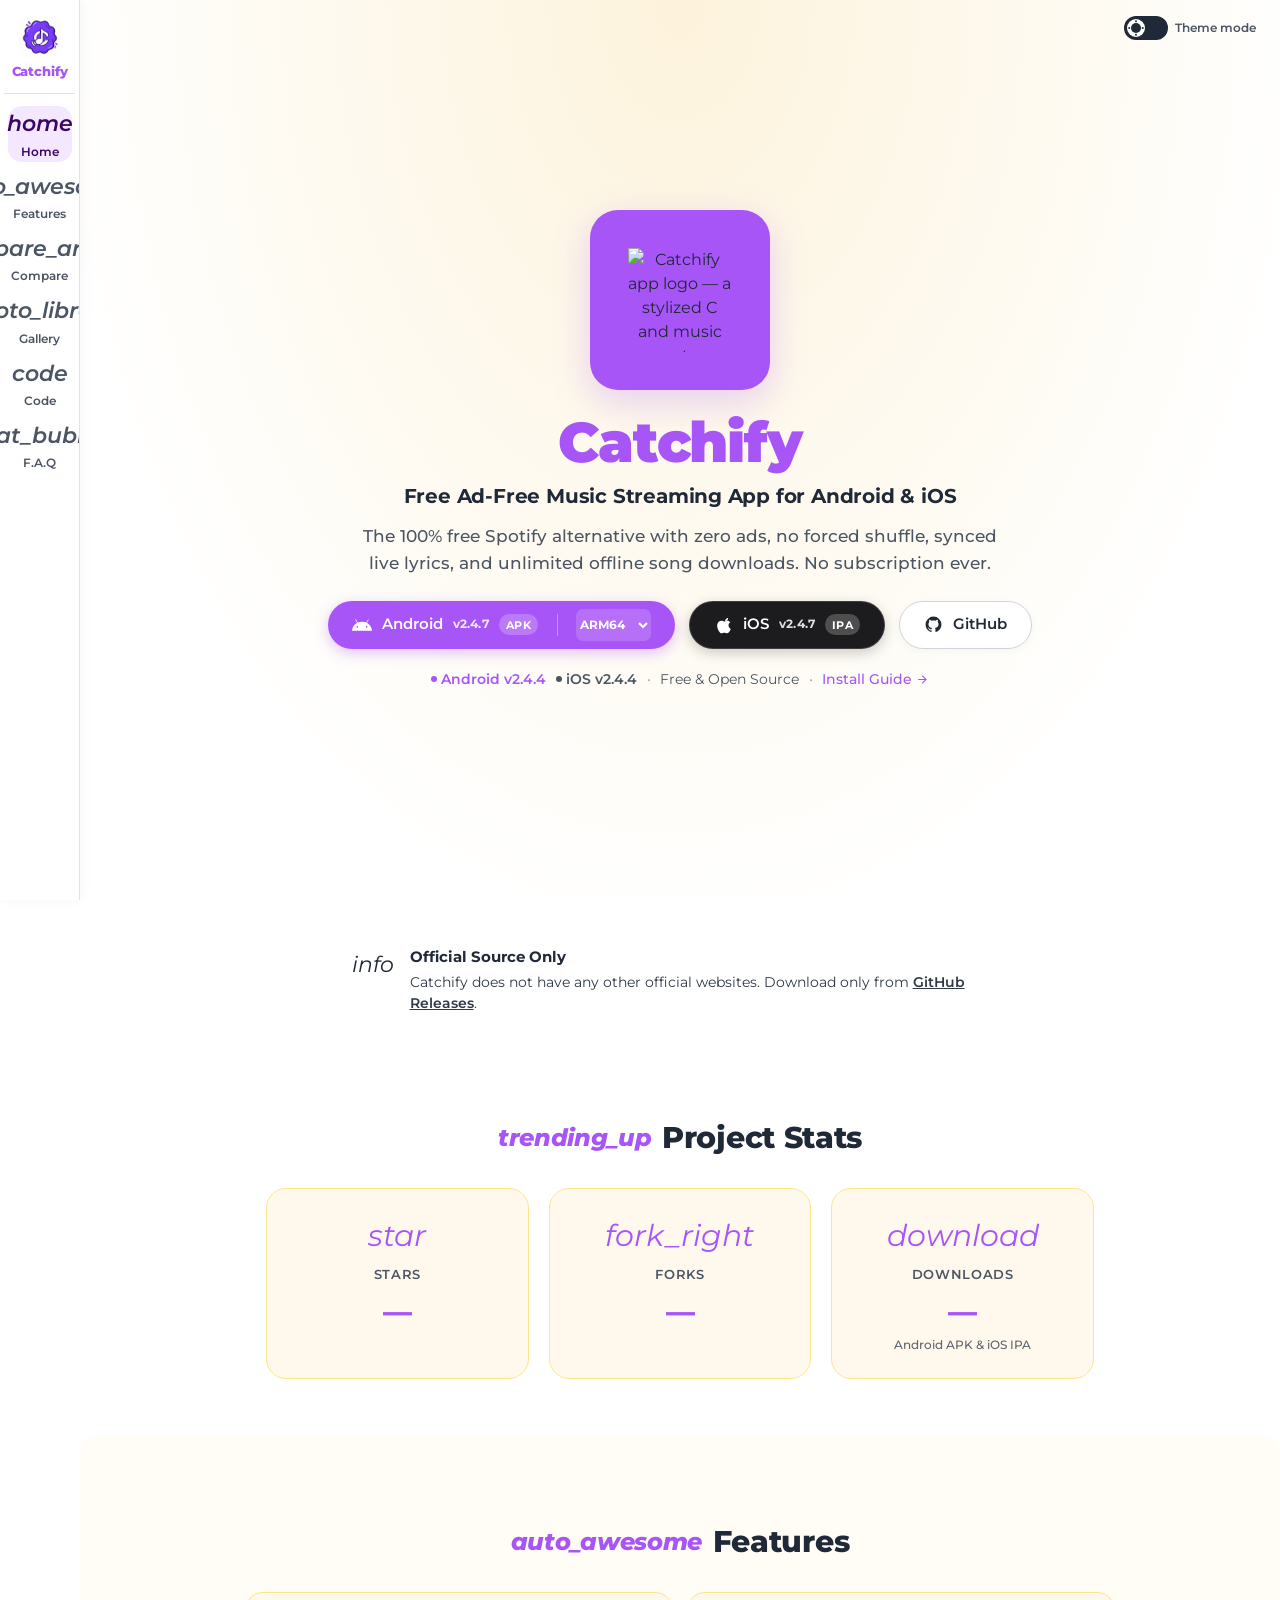
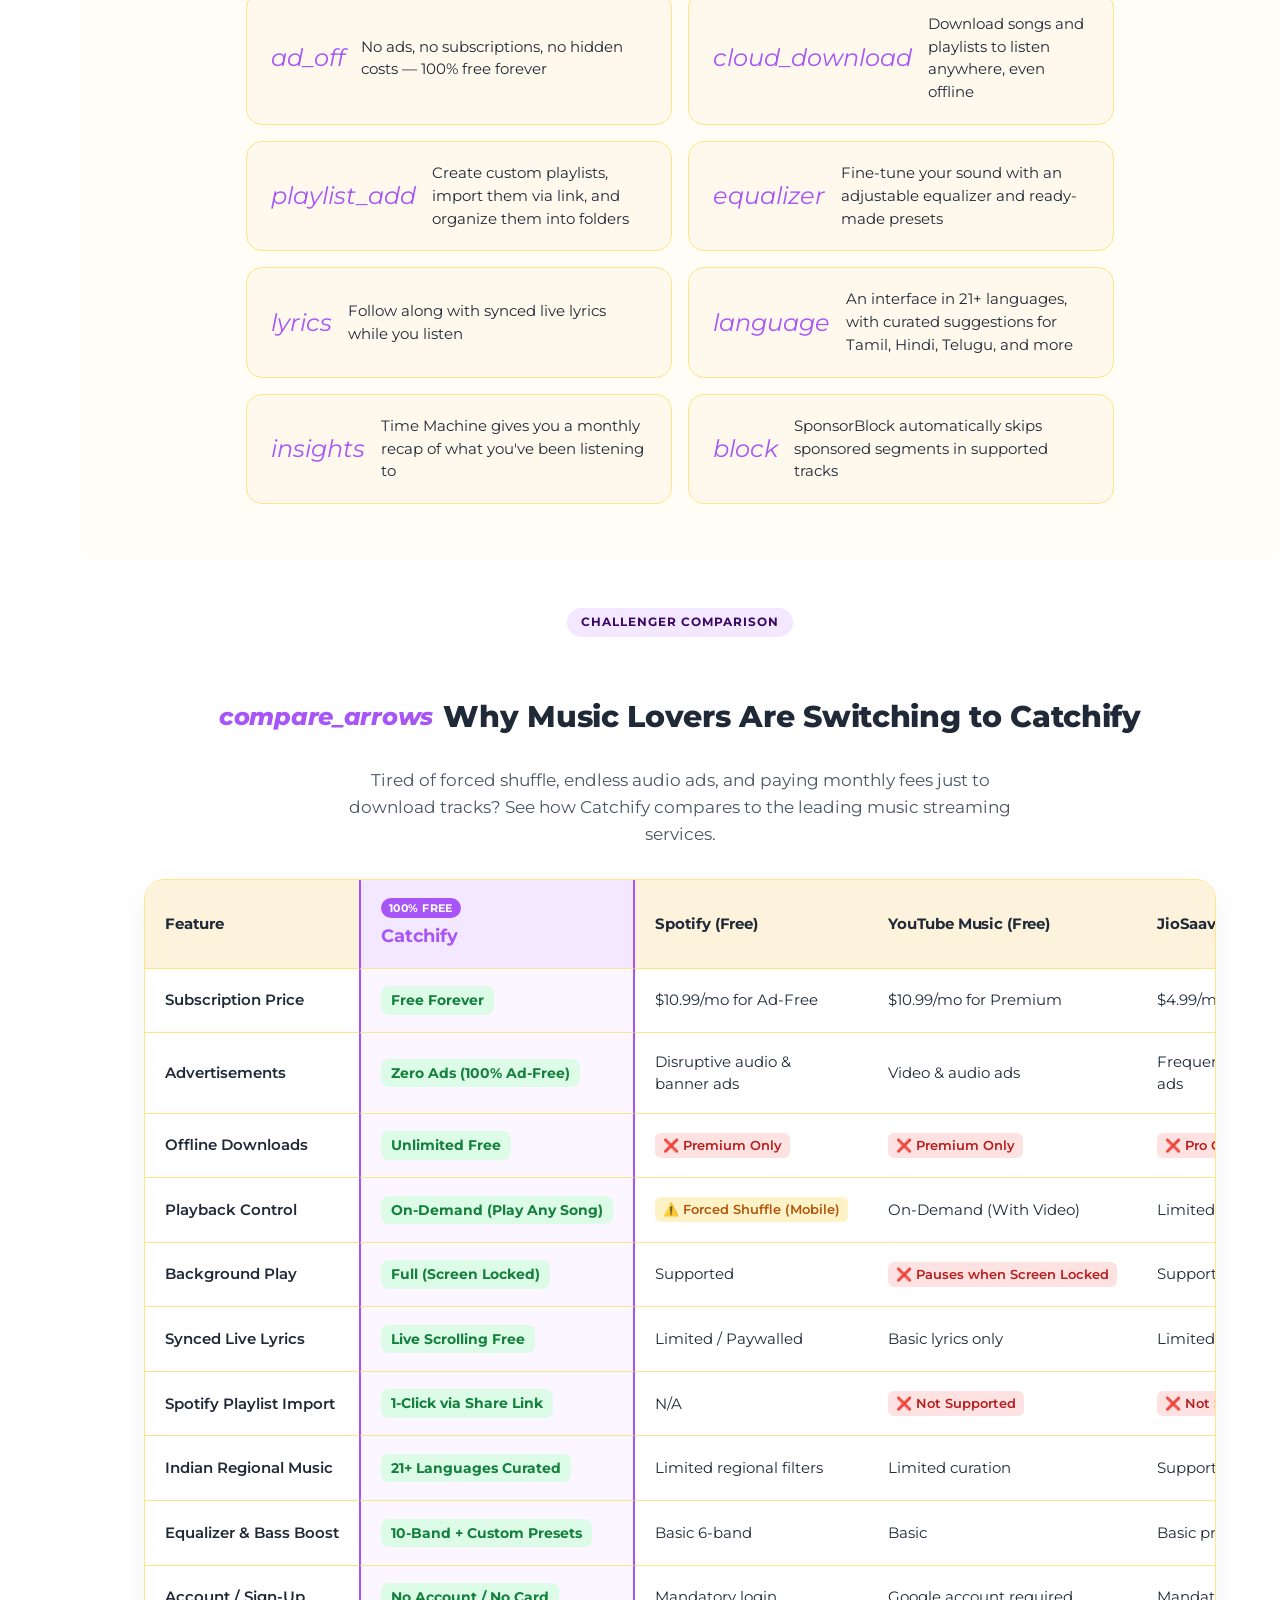
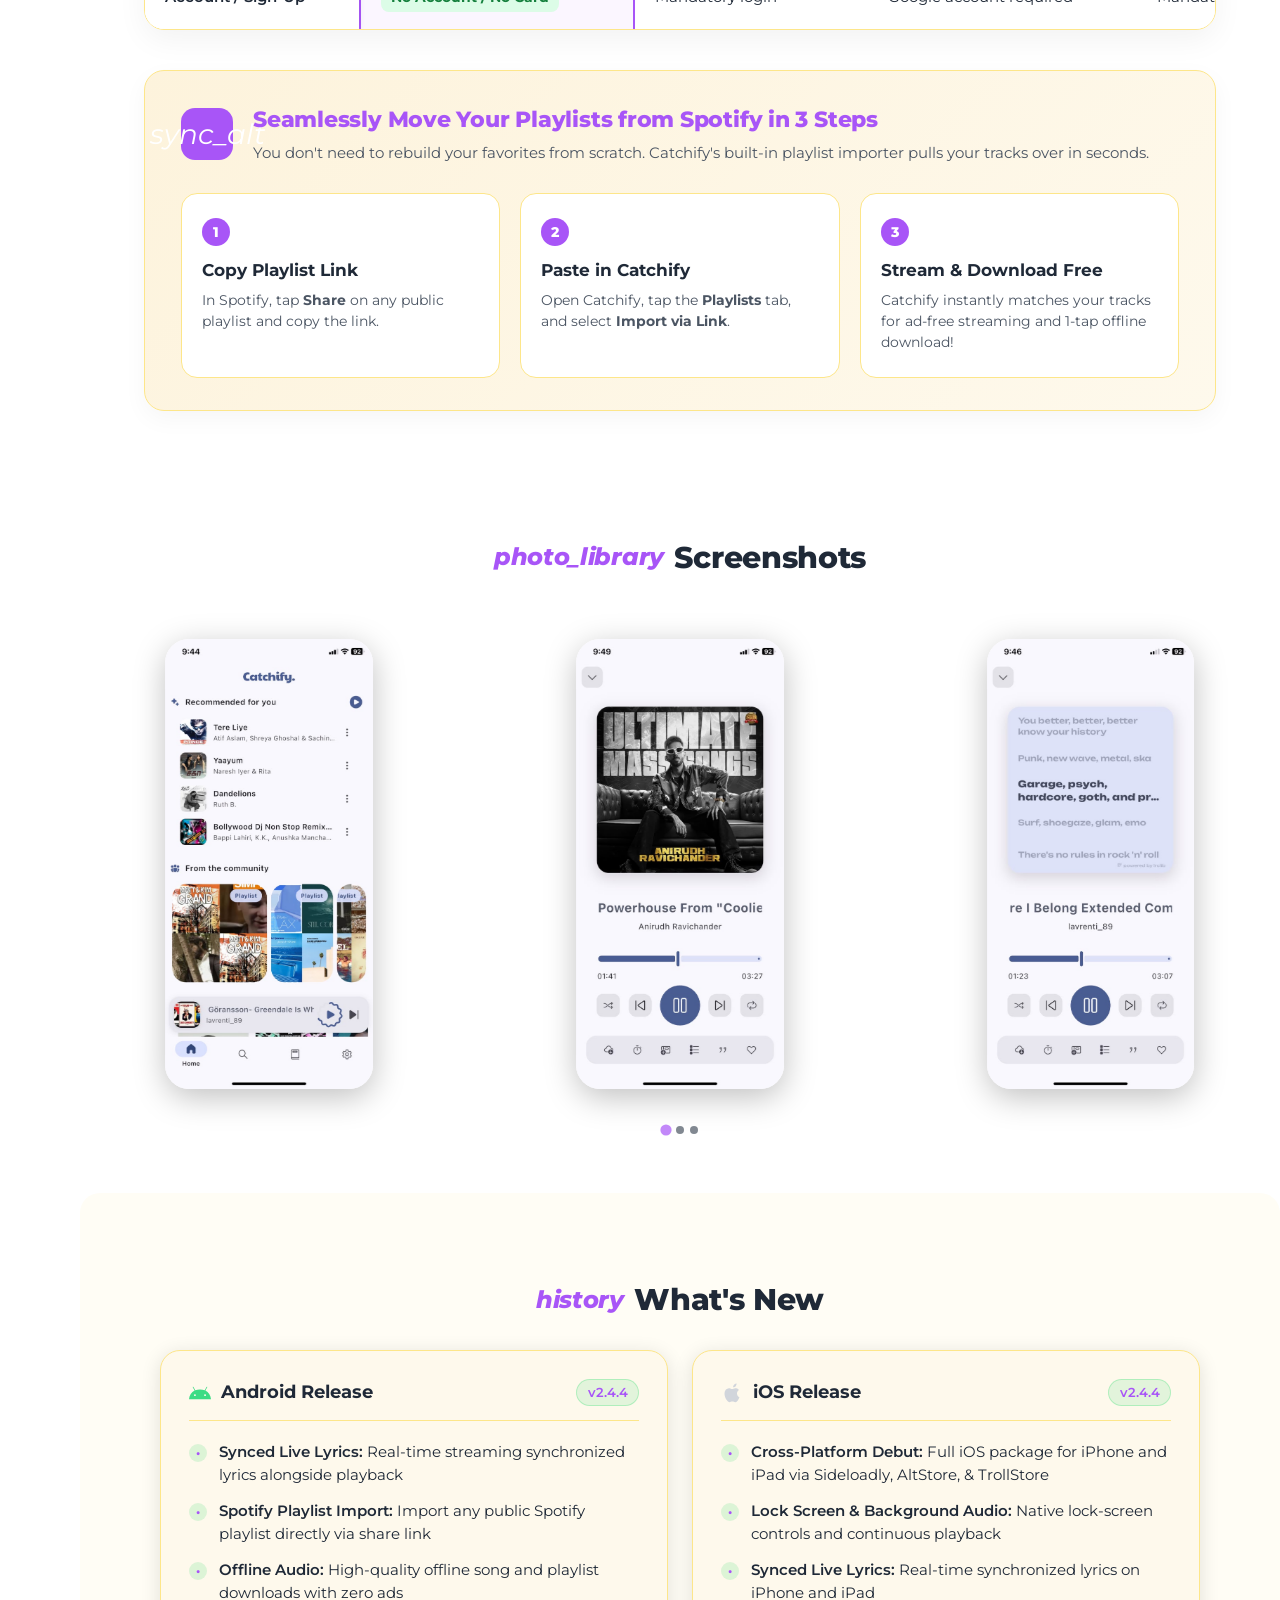
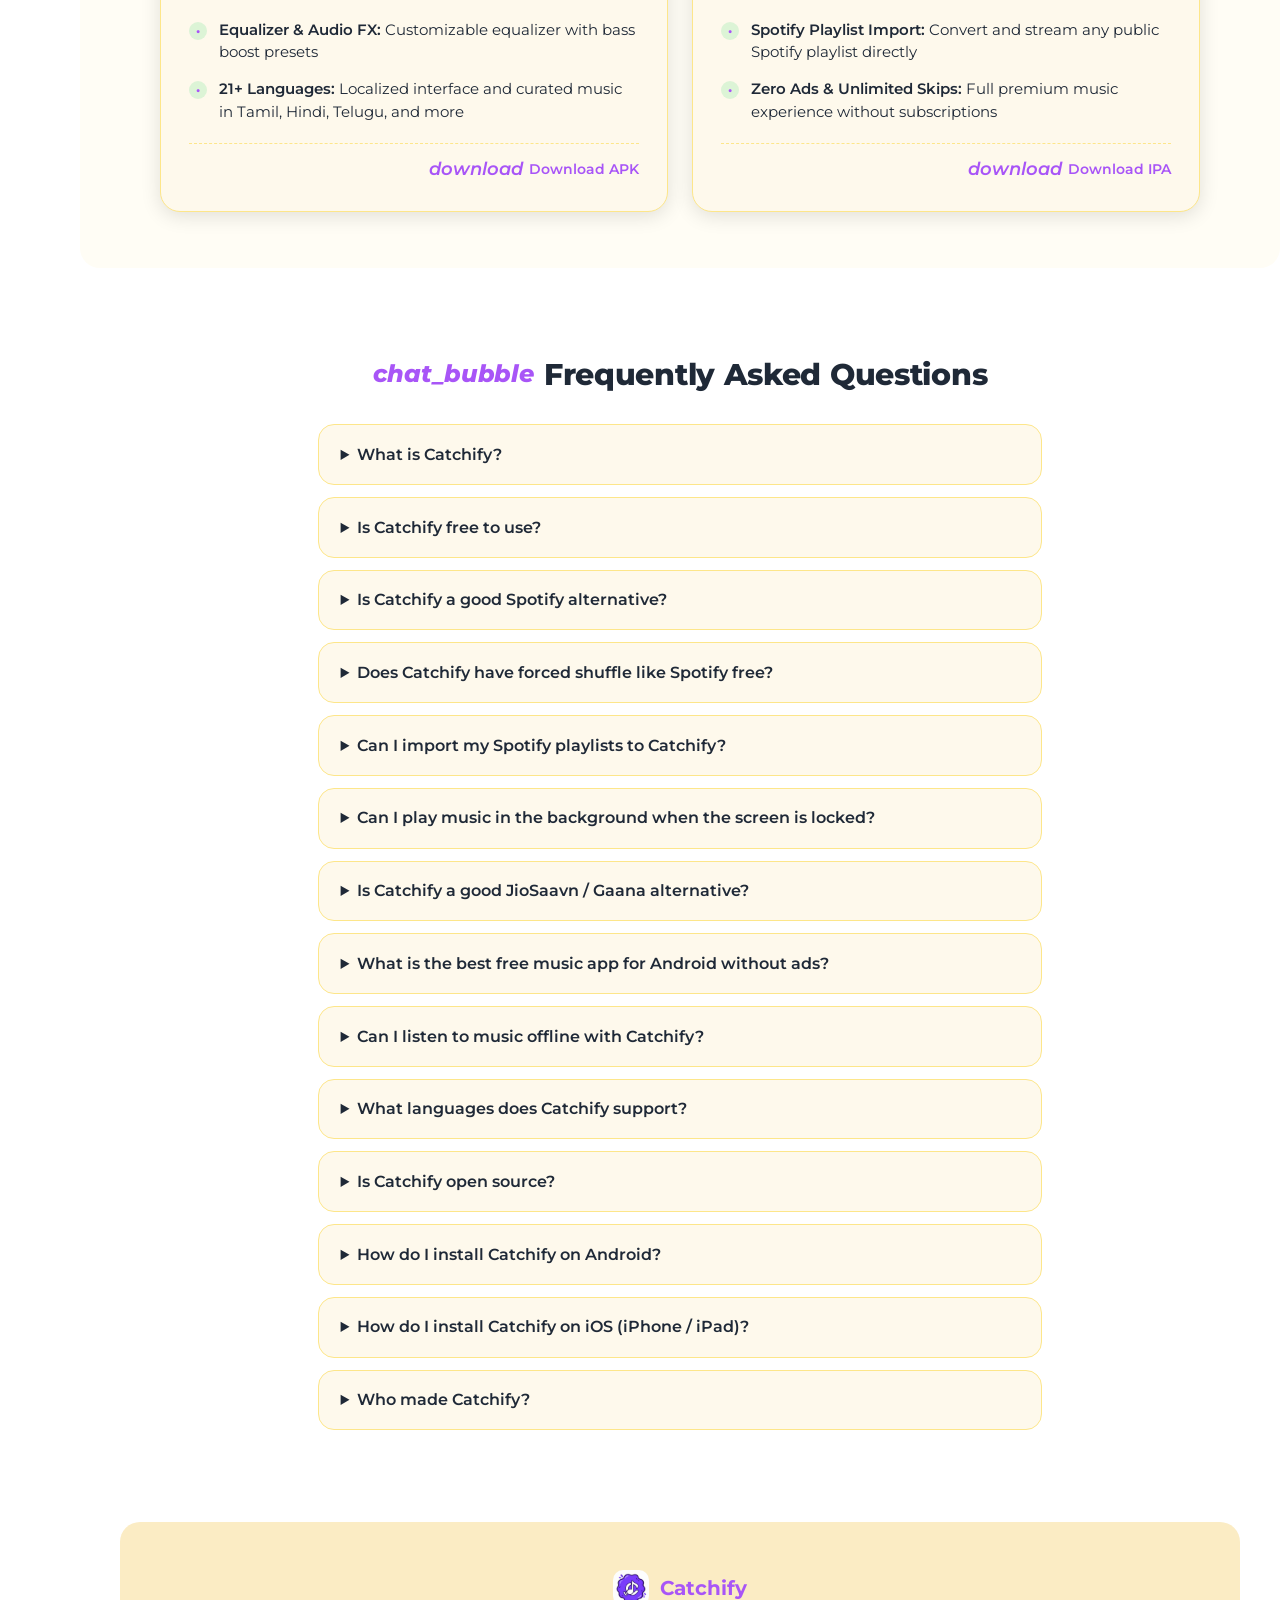
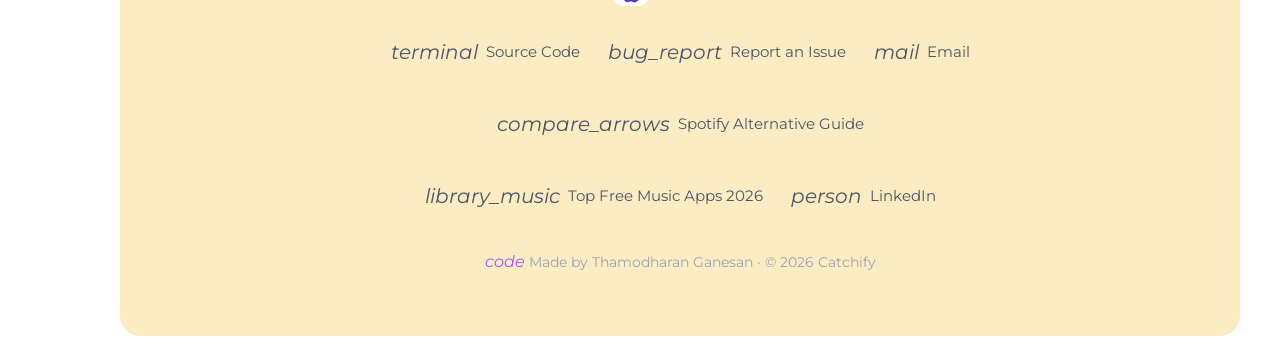
==== index.html @ 68f2bfe5 "Embed APK selector in Android button Co-authored-by: Copilot <223556219+Copilot@users.noreply.github" ====
<!doctype html>
<html lang="en">
  <head>
    <meta charset="utf-8" />
    <meta
      name="viewport"
      content="width=device-width, initial-scale=1, viewport-fit=cover"
    />
    <title>Catchify Music — Free Ad-Free Music App for Android &amp; iOS | Free Spotify Alternative</title>
    <meta
      name="description"
      content="Download Catchify Music, the 100% free ad-free music app for Android &amp; iOS. Stream &amp; download songs offline with zero ads, no forced shuffle, synced live lyrics &amp; no subscription ever."
    />
    <meta
      name="keywords"
      content="catchify, catchify music, catchify app, free music app, ad free music app, free spotify alternative, spotify alternative free, free music streaming app, offline music download app, music app without ads, free music app for android, free music app for iphone, listen to music offline free, tamil music app, hindi music app, telugu music app, free songs download app"
    />
    <meta name="robots" content="index, follow" />
    <meta name="googlebot" content="index, follow" />
    <meta name="author" content="Thamodharan Ganesan" />
    <meta name="theme-color" content="#fffbea" />
    <meta name="application-name" content="Catchify" />
    <meta name="google-site-verification" content="9zC34fSpgyMnwF8GUffEfNrquEFpQy9s4Bbg8fO726U" />
    <meta name="google-site-verification" content="Ao05b9GYE1DpdheLQb3PSyl-9SZUAfSguNKBjlmWiD4" />
    <script src="assets/js/theme.js?v=20260920b"></script>
    <link rel="canonical" href="https://catchify0.github.io/" />
    <link rel="alternate" hreflang="en" href="https://catchify0.github.io/" />
    <link rel="alternate" hreflang="x-default" href="https://catchify0.github.io/" />
    <link rel="icon" type="image/x-icon" href="assets/favicon.ico?v=20260921" />
    <link rel="apple-touch-icon" href="assets/logo.png" />
    <link rel="sitemap" type="application/xml" href="/sitemap.xml" />
    <link rel="manifest" href="manifest.json" />
    <meta name="msapplication-config" content="browserconfig.xml" />
    <meta name="msapplication-TileColor" content="#a855f7" />
    <!-- Open Graph -->
    <meta property="og:type" content="website" />
    <meta property="og:locale" content="en_US" />
    <meta
      property="og:title"
      content="Catchify Music — Free Ad-Free Music App for Android &amp; iOS | Spotify Alternative"
    />
    <meta
      property="og:description"
      content="100% free, ad-free music streaming &amp; offline downloads for Android and iOS. No forced shuffle, background play, synced lyrics, and zero ads."
    />
    <meta
      property="og:image"
      content="https://catchify0.github.io/assets/og-image.png"
    />
    <meta property="og:image:width" content="1200" />
    <meta property="og:image:height" content="630" />
    <meta property="og:image:type" content="image/png" />
    <meta property="og:image:alt" content="Catchify Music — free ad-free Spotify alternative for Android and iOS" />
    <meta property="og:url" content="https://catchify0.github.io/" />
    <meta property="og:site_name" content="Catchify" />

    <!-- Twitter Card -->
    <meta name="twitter:card" content="summary_large_image" />
    <meta
      name="twitter:title"
      content="Catchify Music — Free Ad-Free Music App for Android &amp; iOS | Spotify Alternative"
    />
    <meta
      name="twitter:description"
      content="100% free, ad-free music for Android &amp; iOS. Stream &amp; download songs offline with no forced shuffle, synced lyrics, and zero ads."
    />
    <meta
      name="twitter:image"
      content="https://catchify0.github.io/assets/og-image.png"
    />
    <meta name="twitter:image:alt" content="Catchify Music — free ad-free music streaming app" />

    <!-- Structured data: SoftwareApplication (helps AI/answer engines describe what Catchify is) -->
    <script type="application/ld+json">
      {
        "@context": "https://schema.org",
        "@type": "MobileApplication",
        "name": "Catchify",
        "alternateName": [
          "Catchify Music",
          "Catchify App",
          "Free Music App",
          "Ad-Free Music App",
          "Free Spotify Alternative",
          "Free Offline Music App",
          "free JioSaavn alternative"
        ],
        "url": "https://catchify0.github.io/",
        "image": "https://catchify0.github.io/assets/og-image.png",
        "operatingSystem": "Android 5.0+, iOS 14.0+",
        "applicationCategory": "MusicApplication",
        "description": "Catchify is a 100% free, ad-free music streaming and offline download app for Android and iOS. It is a free alternative to Spotify, JioSaavn, YouTube Music, Gaana, and Wynk Music — with zero ads, no subscription, offline playback, custom playlists, equalizer, synced live lyrics, and 21+ languages.",
        "keywords": "catchify, catchify music, free music app, ad free music app, spotify alternative free, offline music player, free music streaming, download songs free, free music app android, free music app iphone",
        "softwareVersion": "2.4.4",
        "downloadUrl": "https://github.com/catchify0/catchify0.github.io/releases/latest",
        "installUrl": "https://github.com/catchify0/catchify0.github.io/releases/latest",
        "releaseNotes": "https://github.com/catchify0/catchify0.github.io/releases/latest",
        "screenshot": [
          "https://catchify0.github.io/assets/screenshot-1-home.jpg",
          "https://catchify0.github.io/assets/screenshot-2-player.jpg",
          "https://catchify0.github.io/assets/screenshot-3-lyrics.jpg",
          "https://catchify0.github.io/assets/screenshot-4-search.jpg",
          "https://catchify0.github.io/assets/screenshot-5-library.jpg",
          "https://catchify0.github.io/assets/screenshot-6-settings.jpg"
        ],
        "featureList": [
          "No ads, no subscriptions — 100% free forever",
          "Free alternative to Spotify with offline downloads",
          "Free alternative to JioSaavn with no ads",
          "Offline downloads for songs and playlists",
          "Custom playlists with import via link and folder organization",
          "Adjustable equalizer with presets",
          "Synced lyrics display",
          "21+ language interface with curated regional music suggestions",
          "Time Machine monthly listening recap",
          "SponsorBlock sponsored-segment skipping",
          "Open source and community-driven"
        ],
        "inLanguage": ["en", "ta", "hi", "te", "mr", "bn", "kn", "pa", "ml", "gu", "ur"],
        "offers": {
          "@type": "Offer",
          "price": "0",
          "priceCurrency": "USD",
          "availability": "https://schema.org/InStock"
        },
        "author": {
          "@type": "Person",
          "name": "Thamodharan Ganesan",
          "url": "https://www.linkedin.com/in/thamodharangp"
        },
        "sameAs": [
          "https://github.com/catchify0/catchify0.github.io"
        ],
        "isRelatedTo": [
          { "@type": "MobileApplication", "name": "Spotify" },
          { "@type": "MobileApplication", "name": "JioSaavn" },
          { "@type": "MobileApplication", "name": "YouTube Music" },
          { "@type": "MobileApplication", "name": "Gaana" },
          { "@type": "MobileApplication", "name": "Wynk Music" }
        ]
      }
    </script>

    <!-- Structured data: Organization/WebSite (helps GEO — grounds the "Catchify" entity for AI answer engines) -->
    <script type="application/ld+json">
      {
        "@context": "https://schema.org",
        "@type": "WebSite",
        "name": "Catchify",
        "url": "https://catchify0.github.io/",
        "publisher": {
          "@type": "Person",
          "name": "Thamodharan Ganesan",
          "sameAs": [
            "https://github.com/catchify0",
            "https://www.linkedin.com/in/thamodharangp"
          ]
        }
      }
    </script>

    <!-- Structured data: HowTo (helps AEO — voice/answer engines can surface install steps directly) -->
    <script type="application/ld+json">
      {
        "@context": "https://schema.org",
        "@type": "HowTo",
        "name": "How to install Catchify on Android",
        "description": "Install the free Catchify music streaming app on an Android device.",
        "step": [
          {
            "@type": "HowToStep",
            "name": "Download the APK",
            "text": "Download the latest Catchify APK from the official GitHub releases page."
          },
          {
            "@type": "HowToStep",
            "name": "Open the downloaded file",
            "text": "Open the downloaded Catchify APK file on your Android device."
          },
          {
            "@type": "HowToStep",
            "name": "Allow installation and install",
            "text": "Allow installation from this source if prompted, then tap Install to complete setup."
          }
        ]
      }
    </script>

    <!-- Structured data: FAQPage (helps AEO/GEO — answer engines can extract these Q&As directly) -->
    <script type="application/ld+json">
      {
        "@context": "https://schema.org",
        "@type": "FAQPage",
        "mainEntity": [
          {
            "@type": "Question",
            "name": "What is Catchify?",
            "acceptedAnswer": {
              "@type": "Answer",
              "text": "Catchify is a free Android app for streaming and downloading music. It has no ads, no subscriptions, and includes offline playback, custom playlists, an equalizer, lyrics, and support for 21+ languages including Tamil, Hindi, and Telugu."
            }
          },
          {
            "@type": "Question",
            "name": "Is Catchify free to use?",
            "acceptedAnswer": {
              "@type": "Answer",
              "text": "Yes. Catchify is completely free — no ads, no subscription plans, and no hidden costs. You can download and use it forever for free."
            }
          },
          {
            "@type": "Question",
            "name": "Is Catchify a good alternative to Spotify?",
            "acceptedAnswer": {
              "@type": "Answer",
              "text": "Yes. Catchify is a free, ad-free alternative to Spotify for Android. Unlike Spotify, Catchify has no subscription fees, no ads, and allows unlimited offline downloads at no cost. It supports 21+ languages and features a built-in equalizer, synced lyrics, and custom playlists."
            }
          },
          {
            "@type": "Question",
            "name": "Is Catchify a good alternative to JioSaavn?",
            "acceptedAnswer": {
              "@type": "Answer",
              "text": "Yes. Catchify is a completely free alternative to JioSaavn with no ads and no subscription requirement. It offers offline music downloads, curated playlists in Tamil, Hindi, Telugu, and 21+ other languages — making it ideal for Indian users looking for a JioSaavn or Gaana replacement."
            }
          },
          {
            "@type": "Question",
            "name": "What is the best free music app for Android without ads?",
            "acceptedAnswer": {
              "@type": "Answer",
              "text": "Catchify is one of the best free music apps for Android without ads. It is completely free, open-source, and provides features like offline downloads, custom playlists, equalizer, and synced lyrics — all without any advertisements or subscription fees."
            }
          },
          {
            "@type": "Question",
            "name": "Can I use Catchify instead of YouTube Music?",
            "acceptedAnswer": {
              "@type": "Answer",
              "text": "Yes. Catchify works as a free alternative to YouTube Music for Android. It offers ad-free music streaming and offline downloads without needing a YouTube Premium subscription."
            }
          },
          {
            "@type": "Question",
            "name": "Can I listen to music offline with Catchify?",
            "acceptedAnswer": {
              "@type": "Answer",
              "text": "Yes. Catchify lets you download songs and full playlists for offline listening — no internet connection required after download."
            }
          },
          {
            "@type": "Question",
            "name": "What languages does Catchify support?",
            "acceptedAnswer": {
              "@type": "Answer",
              "text": "Catchify supports 21+ languages for its interface, and offers curated music suggestions for Tamil, Hindi, Telugu, Marathi, Bengali, Kannada, Punjabi, Malayalam, Gujarati, Urdu, Odia, Assamese, Sanskrit, and Konkani. It is ideal for Indian regional language music lovers."
            }
          },
          {
            "@type": "Question",
            "name": "How do I install Catchify?",
            "acceptedAnswer": {
              "@type": "Answer",
              "text": "Download the latest Catchify APK from the official GitHub releases page at https://github.com/catchify0/catchify0.github.io/releases and install it on your Android device. Allow installation from unknown sources if prompted."
            }
          },
          {
            "@type": "Question",
            "name": "Is Catchify open source?",
            "acceptedAnswer": {
              "@type": "Answer",
              "text": "Yes. Catchify is an open-source Android music app. The source code is publicly available on GitHub at https://github.com/catchify0/catchify0.github.io."
            }
          },
          {
            "@type": "Question",
            "name": "Is Catchify available on iPhone or iPad (iOS)?",
            "acceptedAnswer": {
              "@type": "Answer",
              "text": "Yes. Catchify is available for iOS (iPhone and iPad) as a free IPA file. Sideload it using Sideloadly, AltStore, or TrollStore — no App Store, no subscription, and no jailbreak required. Download the official IPA from https://github.com/catchify0/catchify0.github.io/releases/latest"
            }
          },
          {
            "@type": "Question",
            "name": "How do I install Catchify on iPhone?",
            "acceptedAnswer": {
              "@type": "Answer",
              "text": "Download the Catchify IPA from https://github.com/catchify0/catchify0.github.io/releases/latest. Then use Sideloadly: download it from sideloadly.io, connect your iPhone via USB, drag the IPA in, sign with your Apple ID, and trust the certificate in Settings > General > VPN & Device Management. No jailbreak needed."
            }
          },
          {
            "@type": "Question",
            "name": "How does Catchify compare to Spotify and YouTube Music?",
            "acceptedAnswer": {
              "@type": "Answer",
              "text": "Catchify is 100% free forever with zero ads, unlimited offline downloads, on-demand song selection (no forced shuffle), synced live lyrics, and an equalizer. In contrast, Spotify Free forces shuffle mode on mobile and paywalls offline downloads behind a $10.99/month subscription, while YouTube Music pauses playback when the screen is locked."
            }
          },
          {
            "@type": "Question",
            "name": "Can I import my Spotify playlists into Catchify?",
            "acceptedAnswer": {
              "@type": "Answer",
              "text": "Yes. Catchify has a built-in 1-click playlist importer. Simply copy any public Spotify playlist share link, open Catchify, go to Playlists > Import via Link, and all your tracks will be matched and loaded for ad-free playback and offline download."
            }
          },
          {
            "@type": "Question",
            "name": "Does Catchify have forced shuffle like Spotify free?",
            "acceptedAnswer": {
              "@type": "Answer",
              "text": "No. Catchify provides complete on-demand playback control. You can pick any song, skip without limits, replay, and scrub smoothly without any forced shuffle restrictions."
            }
          },
          {
            "@type": "Question",
            "name": "Can Catchify play music in the background when the screen is locked?",
            "acceptedAnswer": {
              "@type": "Answer",
              "text": "Yes. Catchify fully supports background playback and lock-screen controls on both Android and iOS, unlike YouTube Music free which pauses playback when your screen is locked."
            }
          },
          {
            "@type": "Question",
            "name": "Who made Catchify?",
            "acceptedAnswer": {
              "@type": "Answer",
              "text": "Catchify is developed by Thamodharan Ganesan, an independent developer."
            }
          }
        ]
      }
    </script>

    <!-- Structured data: iOS HowTo -->
    <script type="application/ld+json">
      {
        "@context": "https://schema.org",
        "@type": "HowTo",
        "name": "How to install Catchify on iPhone or iPad (iOS)",
        "description": "Sideload the free Catchify IPA onto any iPhone or iPad without jailbreaking using Sideloadly.",
        "step": [
          {
            "@type": "HowToStep",
            "name": "Download the IPA file",
            "text": "Download the latest Catchify IPA from the official GitHub releases page: https://github.com/catchify0/catchify0.github.io/releases/latest"
          },
          {
            "@type": "HowToStep",
            "name": "Install Sideloadly on your computer",
            "text": "Download and install Sideloadly from sideloadly.io on your Windows or macOS computer."
          },
          {
            "@type": "HowToStep",
            "name": "Connect your iPhone and load the IPA",
            "text": "Connect your iPhone via USB. Open Sideloadly, select your device, drag in the Catchify IPA, enter your Apple ID, and click Start."
          },
          {
            "@type": "HowToStep",
            "name": "Trust the developer certificate",
            "text": "On your iPhone, go to Settings > General > VPN & Device Management, tap your Apple ID email, and tap Trust."
          },
          {
            "@type": "HowToStep",
            "name": "Enable Developer Mode (iOS 16 and above)",
            "text": "Go to Settings > Privacy & Security > Developer Mode and toggle it ON. Restart when prompted, then tap Turn On."
          },
          {
            "@type": "HowToStep",
            "name": "Open Catchify",
            "text": "Open Catchify from your home screen and enjoy free, ad-free music streaming."
          }
        ]
      }
    </script>

    <!-- Structured data: Person (Developer) -->
    <script type="application/ld+json">
      {
        "@context": "https://schema.org",
        "@type": "Person",
        "name": "Thamodharan Ganesan",
        "url": "https://www.linkedin.com/in/thamodharangp",
        "sameAs": [
          "https://github.com/catchify0",
          "https://www.linkedin.com/in/thamodharangp"
        ],
        "jobTitle": "Independent Software Developer",
        "knowsAbout": ["Android development", "iOS apps", "Music streaming", "Open source software"]
      }
    </script>

    <!-- Structured data: BreadcrumbList -->
    <script type="application/ld+json">
      {
        "@context": "https://schema.org",
        "@type": "BreadcrumbList",
        "itemListElement": [
          {
            "@type": "ListItem",
            "position": 1,
            "name": "Catchify — Free Ad-Free Music App",
            "item": "https://catchify0.github.io/"
          }
        ]
      }
    </script>

    <link rel="dns-prefetch" href="https://cdn.jsdelivr.net" />
    <link rel="preload" href="https://cdn.jsdelivr.net/npm/beercss@4.0.20/dist/cdn/beer.min.css" as="style" />
    <link
      href="https://cdn.jsdelivr.net/npm/beercss@4.0.20/dist/cdn/beer.min.css"
      rel="stylesheet"
    />
    <link
      rel="stylesheet"
      href="https://cdn.jsdelivr.net/npm/@splidejs/splide@4.1.4/dist/css/splide.min.css"
    />
    <link rel="stylesheet" type="text/css" href="style.css?v=20260920b" />
    <link rel="preconnect" href="https://fonts.googleapis.com" crossorigin />
    <link rel="preconnect" href="https://fonts.gstatic.com" crossorigin />
    <link
      href="https://fonts.googleapis.com/css2?family=Montserrat:wght@300;500;700;800;900&display=swap"
      rel="stylesheet"
    />
  </head>
  <body>
    <nav id="navigation-bar">
      <div class="catchify-nav-logo">
        <a href="index.html" class="nav-brand-link">
          <img class="catchify-logo" src="assets/logo.png" alt="Catchify logo" width="44" height="44" />
          <span class="nav-brand-name">Catchify</span>
        </a>
        <button
          id="nav-toggle"
          class="nav-toggle-btn"
          type="button"
          aria-label="Toggle navigation menu"
          aria-expanded="false"
        >
          <span class="hamburger-bar"></span>
          <span class="hamburger-bar"></span>
          <span class="hamburger-bar"></span>
        </button>
      </div>
      <a href="#hero" class="active">
        <i>home</i>
        <span>Home</span>
      </a>
      <a href="#features">
        <i>auto_awesome</i>
        <span>Features</span>
      </a>
      <a href="#compare">
        <i>compare_arrows</i>
        <span>Compare</span>
      </a>
      <a href="#screenshots">
        <i>photo_library</i>
        <span>Gallery</span>
      </a>
      <a href="https://github.com/catchify0/catchify0.github.io" target="_blank" rel="noopener noreferrer">
        <i>code</i>
        <span>Code</span>
      </a>
      <a href="#faq">
        <i>chat_bubble</i>
        <span>F.A.Q</span>
      </a>
      <div class="theme-toggle">
        <input
          class="theme-toggle__input"
          id="theme-toggle"
          type="checkbox"
          role="switch"
          aria-label="Use Theme mode"
        />
        <span class="theme-toggle__icon" aria-hidden="true">
          <span class="theme-toggle__icon-part theme-toggle__icon-part--sun"></span>
          <span class="theme-toggle__icon-part theme-toggle__icon-part--moon"></span>
        </span>
        <span class="theme-toggle__label">Theme mode</span>
      </div>
    </nav>
    <div id="nav-backdrop" class="nav-backdrop" aria-hidden="true"></div>

    <main class="responsive">
      <!-- Hero Section -->
      <section id="hero" class="hero-section">
        <div class="hero-content">
          <div class="shape loading-indicator extra">
            <img
              class="hero-logo"
              src="assets/logo-mark.png"
              alt="Catchify app logo — a stylized C and music note"
              width="180"
              height="180"
              fetchpriority="high"
            />
          </div>
          <h1 class="hero-title">Catchify</h1>
          <p class="hero-tagline">Free Ad-Free Music Streaming App for Android &amp; iOS</p>
          <p class="hero-subtitle">
            The 100% free Spotify alternative with zero ads, no forced shuffle, synced live lyrics, and unlimited offline song downloads. No subscription ever.
          </p>
          <div class="hero-actions">
            <div class="platform-btn btn-android android-download-control">
              <a data-download-link="android" href="https://github.com/catchify0/catchify0.github.io/releases/download/v2.4.7/catchify-v2.4.7-arm64-v8a.apk" download="catchify-v2.4.7-arm64-v8a.apk">
              <svg class="btn-icon" viewBox="0 0 24 24" width="20" height="20" fill="currentColor">
                <path d="M17.523 15.3414c-.5511 0-.9993-.4486-.9993-.9997s.4482-.9993.9993-.9993c.551 0 .9993.4482.9993.9993.0001.5511-.4482.9997-.9993.9997m-11.046 0c-.5511 0-.9993-.4486-.9993-.9997s.4482-.9993.9993-.9993c.5511 0 .9993.4482.9993.9993 0 .5511-.4482.9997-.9993.9997m11.4045-6.02l1.9973-3.4592a.416.416 0 00-.1521-.5676.416.416 0 00-.5676.1521l-2.0223 3.503C15.5802 8.411 13.8447 8.1 12 8.1s-3.5802.311-5.1374.8497L4.8403 5.4467a.4161.4161 0 00-.5677-.1521.4157.4157 0 00-.1521.5676l1.9973 3.4592C2.6889 11.1867.3432 14.6589 0 18.761h24c-.3432-4.1021-2.6889-7.5743-6.1185-9.4396"/>
              </svg>
              <span>Android</span>
              <span class="btn-version" id="download-button-version-android">v2.4.7</span>
              <span class="btn-badge">APK</span>
              </a>
              <span class="android-control-divider" aria-hidden="true"></span>
              <select id="android-apk-variant" aria-label="Choose Android APK architecture">
                <option value="arm64-v8a">ARM64</option>
                <option value="armeabi-v7a">ARMv7</option>
                <option value="x86_64">x86_64</option>
              </select>
            </div>
            <a data-download-link="ios" href="https://github.com/catchify0/catchify0.github.io/releases/download/v2.4.7/Catchify-v2.4.7.ipa" download="Catchify-v2.4.7.ipa" class="platform-btn btn-ios">
              <svg class="btn-icon" viewBox="0 0 24 24" width="20" height="20" fill="currentColor">
                <path d="M18.71 19.5c-.83 1.24-1.71 2.45-3.05 2.47-1.34.03-1.77-.79-3.29-.79-1.53 0-2 .77-3.27.82-1.31.05-2.3-1.32-3.14-2.53C4.25 17 2.94 12.45 4.7 9.39c.87-1.52 2.43-2.48 4.12-2.51 1.28-.02 2.5.87 3.29.87.78 0 2.26-1.07 3.81-.91.65.03 2.47.26 3.64 1.98-.09.06-2.17 1.28-2.15 3.81.03 3.02 2.65 4.03 2.68 4.04-.03.07-.42 1.44-1.38 2.83M15.97 6.37c.61-.75 1.04-1.8 0.92-2.87-.93.04-2.02.63-2.65 1.38-.56.65-.99 1.72-.88 2.74 1.05.08 2.06-.52 2.61-1.25z"/>
              </svg>
              <span>iOS</span>
              <span class="btn-version" id="download-button-version-ios">v2.4.7</span>
              <span class="btn-badge">IPA</span>
            </a>
            <a href="https://github.com/catchify0/catchify0.github.io" target="_blank" rel="noopener noreferrer" class="platform-btn btn-github">
              <svg class="btn-icon" viewBox="0 0 24 24" width="19" height="19" fill="currentColor">
                <path d="M12 2A10 10 0 0 0 2 12c0 4.42 2.87 8.17 6.84 9.5.5.08.66-.23.66-.5v-1.69c-2.77.6-3.36-1.34-3.36-1.34-.46-1.16-1.11-1.47-1.11-1.47-.91-.62.07-.6.07-.6 1 .07 1.53 1.03 1.53 1.03.87 1.52 2.34 1.07 2.91.83.1-.65.35-1.09.63-1.34-2.22-.25-4.55-1.11-4.55-4.92 0-1.11.38-2 1.03-2.71-.1-.25-.45-1.29.1-2.64 0 0 .84-.27 2.75 1.02.79-.22 1.65-.33 2.5-.33.85 0 1.71.11 2.5.33 1.91-1.29 2.75-1.02 2.75-1.02.55 1.35.2 2.39.1 2.64.65.71 1.03 1.6 1.03 2.71 0 3.82-2.34 4.66-4.57 4.91.36.31.69.92.69 1.85V21c0 .27.16.59.67.5C19.14 20.16 22 16.42 22 12A10 10 0 0 0 12 2z"/>
              </svg>
              <span>GitHub</span>
            </a>
          </div>
          <div class="hero-meta-bar">
            <span class="version-badge version-badge-android">Android <span id="download-version-android">v2.4.4</span></span>
            <span class="version-badge version-badge-ios">iOS <span id="download-version-ios">v2.4.4</span></span>
            <span class="meta-separator">&bull;</span>
            <span>Free &amp; Open Source</span>
            <span class="meta-separator">&bull;</span>
            <a href="#ios-guide" class="guide-link">
              <span>Install Guide</span>
              <svg viewBox="0 0 24 24" width="13" height="13" fill="currentColor"><path d="M12 4l-1.41 1.41L16.17 11H4v2h12.17l-5.58 5.59L12 20l8-8z"/></svg>
            </a>
          </div>
        </div>
      </section>

      <!-- Notice Banner -->
      <article id="notice" class="notice-banner">
        <i>info</i>
        <div>
          <strong>Official Source Only</strong>
          <p>
            Catchify does not have any other official websites. Download only
            from
            <a href="https://github.com/catchify0/catchify0.github.io/releases"
              >GitHub Releases</a
            >.
          </p>
        </div>
      </article>

            <!-- Statistics Section -->
      <section id="statistics" class="section stats-section">
        <h2 class="section-title">
          <i>trending_up</i>
          <span>Project Stats</span>
        </h2>
        <div class="stats-grid">
          <article class="stat-card">
            <i>star</i>
            <div class="stat-content">
              <span class="stat-label">Stars</span>
              <a href="https://github.com/catchify0/catchify0.github.io/stargazers" target="_blank" rel="noopener noreferrer" class="stat-value-link">
                <span id="stat-stars" class="stat-value">—</span>
              </a>
            </div>
          </article>
          <article class="stat-card">
            <i>fork_right</i>
            <div class="stat-content">
              <span class="stat-label">Forks</span>
              <a href="https://github.com/catchify0/catchify0.github.io/fork" target="_blank" rel="noopener noreferrer" class="stat-value-link">
                <span id="stat-forks" class="stat-value">—</span>
              </a>
            </div>
          </article>
          <article class="stat-card">
            <i>download</i>
            <div class="stat-content">
              <span class="stat-label">Downloads</span>
              <a href="https://github.com/catchify0/catchify0.github.io/releases" target="_blank" rel="noopener noreferrer" class="stat-value-link">
                <span id="stat-downloads" class="stat-value">—</span>
              </a>
              <span id="stat-downloads-sub" class="stat-subtext">Android APK &amp; iOS IPA</span>
            </div>
          </article>
        </div>
      </section>

<!-- Features Section -->
      <section id="features" class="section features-section">
        <h2 class="section-title">
          <i>auto_awesome</i>
          <span>Features</span>
        </h2>
        <div id="features_element" class="features-grid"></div>
      </section>

      <!-- Comparison Section: Catchify vs Spotify vs Competitors -->
      <section id="compare" class="section compare-section">
        <div class="compare-header">
          <span class="section-tag">Challenger Comparison</span>
          <h2 class="section-title">
            <i>compare_arrows</i>
            <span>Why Music Lovers Are Switching to Catchify</span>
          </h2>
          <p class="compare-intro">
            Tired of forced shuffle, endless audio ads, and paying monthly fees just to download tracks? See how Catchify compares to the leading music streaming services.
          </p>
        </div>

        <div class="table-scroll-hint" aria-hidden="true">
          <i>swipe</i>
          <span>Swipe horizontally to compare all features &amp; platforms</span>
        </div>

        <div class="compare-table-wrapper">
          <table class="compare-table">
            <thead>
              <tr>
                <th scope="col">Feature</th>
                <th scope="col" class="th-highlight">
                  <div class="brand-cell">
                    <span class="col-pill">100% Free</span>
                    <strong>Catchify</strong>
                  </div>
                </th>
                <th scope="col">Spotify (Free)</th>
                <th scope="col">YouTube Music (Free)</th>
                <th scope="col">JioSaavn (Free)</th>
              </tr>
            </thead>
            <tbody>
              <tr>
                <th scope="row" class="row-header">Subscription Price</th>
                <td class="td-highlight"><span class="badge-win">Free Forever</span></td>
                <td>$10.99/mo for Ad-Free</td>
                <td>$10.99/mo for Premium</td>
                <td>$4.99/mo for Pro</td>
              </tr>
              <tr>
                <th scope="row" class="row-header">Advertisements</th>
                <td class="td-highlight"><span class="badge-win">Zero Ads (100% Ad-Free)</span></td>
                <td>Disruptive audio &amp; banner ads</td>
                <td>Video &amp; audio ads</td>
                <td>Frequent audio ads</td>
              </tr>
              <tr>
                <th scope="row" class="row-header">Offline Downloads</th>
                <td class="td-highlight"><span class="badge-win">Unlimited Free</span></td>
                <td><span class="badge-no">❌ Premium Only</span></td>
                <td><span class="badge-no">❌ Premium Only</span></td>
                <td><span class="badge-no">❌ Pro Only</span></td>
              </tr>
              <tr>
                <th scope="row" class="row-header">Playback Control</th>
                <td class="td-highlight"><span class="badge-win">On-Demand (Play Any Song)</span></td>
                <td><span class="badge-warn">⚠️ Forced Shuffle (Mobile)</span></td>
                <td>On-Demand (With Video)</td>
                <td>Limited Skips</td>
              </tr>
              <tr>
                <th scope="row" class="row-header">Background Play</th>
                <td class="td-highlight"><span class="badge-win">Full (Screen Locked)</span></td>
                <td>Supported</td>
                <td><span class="badge-no">❌ Pauses when Screen Locked</span></td>
                <td>Supported</td>
              </tr>
              <tr>
                <th scope="row" class="row-header">Synced Live Lyrics</th>
                <td class="td-highlight"><span class="badge-win">Live Scrolling Free</span></td>
                <td>Limited / Paywalled</td>
                <td>Basic lyrics only</td>
                <td>Limited</td>
              </tr>
              <tr>
                <th scope="row" class="row-header">Spotify Playlist Import</th>
                <td class="td-highlight"><span class="badge-win">1-Click via Share Link</span></td>
                <td>N/A</td>
                <td><span class="badge-no">❌ Not Supported</span></td>
                <td><span class="badge-no">❌ Not Supported</span></td>
              </tr>
              <tr>
                <th scope="row" class="row-header">Indian Regional Music</th>
                <td class="td-highlight"><span class="badge-win">21+ Languages Curated</span></td>
                <td>Limited regional filters</td>
                <td>Limited curation</td>
                <td>Supported</td>
              </tr>
              <tr>
                <th scope="row" class="row-header">Equalizer &amp; Bass Boost</th>
                <td class="td-highlight"><span class="badge-win">10-Band + Custom Presets</span></td>
                <td>Basic 6-band</td>
                <td>Basic</td>
                <td>Basic presets</td>
              </tr>
              <tr>
                <th scope="row" class="row-header">Account / Sign-Up</th>
                <td class="td-highlight"><span class="badge-win">No Account / No Card</span></td>
                <td>Mandatory login</td>
                <td>Google account required</td>
                <td>Mandatory login</td>
              </tr>
            </tbody>
          </table>
        </div>

        <!-- Migration Guide: Move from Spotify to Catchify -->
        <div class="migration-banner">
          <div class="migration-header">
            <div class="migration-icon-wrap">
              <i>sync_alt</i>
            </div>
            <div>
              <h3 class="migration-title">Seamlessly Move Your Playlists from Spotify in 3 Steps</h3>
              <p class="migration-desc">You don't need to rebuild your favorites from scratch. Catchify's built-in playlist importer pulls your tracks over in seconds.</p>
            </div>
          </div>
          <div class="migration-grid">
            <div class="migration-step-card">
              <span class="step-badge">1</span>
              <h4>Copy Playlist Link</h4>
              <p>In Spotify, tap <strong>Share</strong> on any public playlist and copy the link.</p>
            </div>
            <div class="migration-step-card">
              <span class="step-badge">2</span>
              <h4>Paste in Catchify</h4>
              <p>Open Catchify, tap the <strong>Playlists</strong> tab, and select <strong>Import via Link</strong>.</p>
            </div>
            <div class="migration-step-card">
              <span class="step-badge">3</span>
              <h4>Stream &amp; Download Free</h4>
              <p>Catchify instantly matches your tracks for ad-free streaming and 1-tap offline download!</p>
            </div>
          </div>
        </div>
      </section>

      <!-- Screenshots Section -->
      <section id="screenshots" class="screenshots-section">
        <h2 class="section-title">
          <i>photo_library</i>
          <span>Screenshots</span>
        </h2>
        <div id="screenshot-carousel" class="splide">
          <div class="splide__track">
            <ul class="splide__list">
              <li class="splide__slide">
                <div class="screenshot-item">
                  <img
                    src="assets/screenshot-1-home.jpg"
                    alt="Catchify home screen with personalized music recommendations and community playlists"
                    class="screenshot-img"
                    width="591"
                    height="1280"
                    loading="lazy"
                  />
                </div>
              </li>
              <li class="splide__slide">
                <div class="screenshot-item">
                  <img
                    src="assets/screenshot-2-player.jpg"
                    alt="Catchify now playing player with artwork, controls, and modern aesthetic"
                    class="screenshot-img"
                    width="591"
                    height="1280"
                    loading="lazy"
                  />
                </div>
              </li>
              <li class="splide__slide">
                <div class="screenshot-item">
                  <img
                    src="assets/screenshot-3-lyrics.jpg"
                    alt="Catchify synced live lyrics streaming alongside music playback"
                    class="screenshot-img"
                    width="591"
                    height="1280"
                    loading="lazy"
                  />
                </div>
              </li>
              <li class="splide__slide">
                <div class="screenshot-item">
                  <img
                    src="assets/screenshot-4-search.jpg"
                    alt="Catchify instant search with real-time suggestions and mini player"
                    class="screenshot-img"
                    width="591"
                    height="1280"
                    loading="lazy"
                  />
                </div>
              </li>
              <li class="splide__slide">
                <div class="screenshot-item">
                  <img
                    src="assets/screenshot-5-library.jpg"
                    alt="Catchify library with liked songs, offline songs, and custom playlists"
                    class="screenshot-img"
                    width="591"
                    height="1280"
                    loading="lazy"
                  />
                </div>
              </li>
              <li class="splide__slide">
                <div class="screenshot-item">
                  <img
                    src="assets/screenshot-6-settings.jpg"
                    alt="Catchify customizable settings with dynamic themes, accent colors, and 21+ languages"
                    class="screenshot-img"
                    width="591"
                    height="1280"
                    loading="lazy"
                  />
                </div>
              </li>
              <li class="splide__slide">
                <div class="screenshot-item">
                  <img
                    src="assets/screenshot-7-ios.jpg"
                    alt="Catchify installed and running natively on iOS home screen"
                    class="screenshot-img"
                    width="591"
                    height="1280"
                    loading="lazy"
                  />
                </div>
              </li>
            </ul>
          </div>
        </div>
      </section>

      <!-- Changelog Section -->
      <section id="changelog" class="section changelog-section">
        <h2 class="section-title">
          <i>history</i>
          <span>What's New</span>
        </h2>
        <div class="changelog-container">
          <div id="changelog_element">
            <div class="changelog-grid">
              <!-- Android Release Card -->
              <article class="changelog-platform-card android-card">
                <div class="changelog-platform-header">
                  <div class="changelog-platform-title">
                    <svg viewBox="0 0 24 24" aria-hidden="true">
                      <path d="M17.523 15.3414c-.5511 0-.9993-.4486-.9993-.9997s.4482-.9993.9993-.9993c.551 0 .9993.4482.9993.9993s-.4483.9997-.9993.9997m-11.046 0c-.5511 0-.9993-.4486-.9993-.9997s.4482-.9993.9993-.9993c.5511 0 .9994.4482.9994.9993s-.4483.9997-.9994.9997m11.4045-6.02l1.997-3.4592a.416.416 0 00-.1521-.5676.416.416 0 00-.5676.1521l-2.0223 3.503C15.5902 8.4116 13.8533 8.125 12 8.125s-3.5902.2866-5.1365.8247L4.8412 5.4467a.4161.4161 0 00-.5677-.1521.4157.4157 0 00-.152.5676l1.997 3.4592C2.6889 11.1867.3438 14.6586 0 18.75h24c-.3438-4.0914-2.6889-7.5633-6.1185-9.4286"/>
                    </svg>
                    <span>Android Release</span>
                  </div>
                  <span class="changelog-badge">v2.4.4</span>
                </div>
                <ul class="changelog-list">
                  <li class="changelog-item">
                    <span class="changelog-bullet" aria-hidden="true">&bull;</span>
                    <div class="changelog-text"><b>Synced Live Lyrics:</b> Real-time streaming synchronized lyrics alongside playback</div>
                  </li>
                  <li class="changelog-item">
                    <span class="changelog-bullet" aria-hidden="true">&bull;</span>
                    <div class="changelog-text"><b>Spotify Playlist Import:</b> Import any public Spotify playlist directly via share link</div>
                  </li>
                  <li class="changelog-item">
                    <span class="changelog-bullet" aria-hidden="true">&bull;</span>
                    <div class="changelog-text"><b>Offline Audio:</b> High-quality offline song and playlist downloads with zero ads</div>
                  </li>
                  <li class="changelog-item">
                    <span class="changelog-bullet" aria-hidden="true">&bull;</span>
                    <div class="changelog-text"><b>Equalizer &amp; Audio FX:</b> Customizable equalizer with bass boost presets</div>
                  </li>
                  <li class="changelog-item">
                    <span class="changelog-bullet" aria-hidden="true">&bull;</span>
                    <div class="changelog-text"><b>21+ Languages:</b> Localized interface and curated music in Tamil, Hindi, Telugu, and more</div>
                  </li>
                </ul>
                <div class="changelog-footer">
                  <a href="https://github.com/catchify0/catchify0.github.io/releases/download/2.4.4/catchify-v2.4.4.apk" class="changelog-dl-link">
                    <i>download</i> Download APK
                  </a>
                </div>
              </article>

              <!-- iOS Release Card -->
              <article class="changelog-platform-card ios-card">
                <div class="changelog-platform-header">
                  <div class="changelog-platform-title">
                    <svg viewBox="0 0 24 24" aria-hidden="true">
                      <path d="M18.71 19.5c-.83 1.24-1.71 2.45-3.05 2.47-1.34.03-1.77-.79-3.29-.79-1.53 0-2 .77-3.27.82-1.31.05-2.3-1.32-3.14-2.53C4.25 17 2.94 12.45 4.7 9.39c.87-1.52 2.43-2.48 4.12-2.51 1.28-.02 2.5.87 3.29.87.78 0 2.26-1.07 3.81-.91.65.03 2.47.26 3.64 1.98-.09.06-2.17 1.28-2.15 3.81.03 3.02 2.65 4.03 2.68 4.04-.03.07-.42 1.44-1.38 2.83M15.97 4.54c.64-.78 1.08-1.86.96-2.94-.93.04-2.06.62-2.72 1.4-.58.67-1.09 1.76-.95 2.82 1.04.08 2.07-.5 2.71-1.28z"/>
                    </svg>
                    <span>iOS Release</span>
                  </div>
                  <span class="changelog-badge">v2.4.4</span>
                </div>
                <ul class="changelog-list">
                  <li class="changelog-item">
                    <span class="changelog-bullet" aria-hidden="true">&bull;</span>
                    <div class="changelog-text"><b>Cross-Platform Debut:</b> Full iOS package for iPhone and iPad via Sideloadly, AltStore, &amp; TrollStore</div>
                  </li>
                  <li class="changelog-item">
                    <span class="changelog-bullet" aria-hidden="true">&bull;</span>
                    <div class="changelog-text"><b>Lock Screen &amp; Background Audio:</b> Native lock-screen controls and continuous playback</div>
                  </li>
                  <li class="changelog-item">
                    <span class="changelog-bullet" aria-hidden="true">&bull;</span>
                    <div class="changelog-text"><b>Synced Live Lyrics:</b> Real-time synchronized lyrics on iPhone and iPad</div>
                  </li>
                  <li class="changelog-item">
                    <span class="changelog-bullet" aria-hidden="true">&bull;</span>
                    <div class="changelog-text"><b>Spotify Playlist Import:</b> Convert and stream any public Spotify playlist directly</div>
                  </li>
                  <li class="changelog-item">
                    <span class="changelog-bullet" aria-hidden="true">&bull;</span>
                    <div class="changelog-text"><b>Zero Ads &amp; Unlimited Skips:</b> Full premium music experience without subscriptions</div>
                  </li>
                </ul>
                <div class="changelog-footer">
                  <a href="https://github.com/catchify0/catchify0.github.io/releases/download/2.4.4/Catchify-v2.4.4.ipa" class="changelog-dl-link">
                    <i>download</i> Download IPA
                  </a>
                </div>
              </article>
            </div>
          </div>
        </div>
      </section>

      <!-- FAQ Section -->
      <section id="faq" class="section faq-section">
        <h2 class="section-title">
          <i>chat_bubble</i>
          <span>Frequently Asked Questions</span>
        </h2>
        <div class="faq-list">
          <details>
            <summary>What is Catchify?</summary>
            <p>Catchify is a free Android app for streaming and downloading music, with no ads, no subscriptions, offline playback, custom playlists, an equalizer, lyrics, and support for 21+ languages including Tamil, Hindi, and Telugu.</p>
          </details>
          <details>
            <summary>Is Catchify free to use?</summary>
            <p>Yes. Catchify is completely free — no ads, no subscription plans, and no hidden costs. You can use it forever for free.</p>
          </details>
          <details>
            <summary>Is Catchify a good Spotify alternative?</summary>
            <p>Yes. Catchify is a free, ad-free alternative to Spotify for Android and iOS. Unlike Spotify, there are no subscription fees, no audio ads interrupting your music, no forced shuffle on mobile, and you can download unlimited songs offline at no cost.</p>
          </details>
          <details>
            <summary>Does Catchify have forced shuffle like Spotify free?</summary>
            <p>No. Catchify gives you 100% on-demand playback. You can pick any track, skip without limits, replay, and scrub smoothly without any forced shuffle restrictions.</p>
          </details>
          <details>
            <summary>Can I import my Spotify playlists to Catchify?</summary>
            <p>Yes! In Spotify, tap Share on any public playlist and copy the link. In Catchify, go to <strong>Playlists &gt; Import via Link</strong>, paste the link, and Catchify will match and load your full playlist for free ad-free streaming and offline download.</p>
          </details>
          <details>
            <summary>Can I play music in the background when the screen is locked?</summary>
            <p>Yes. Catchify fully supports background playback with lock-screen media controls on both Android and iOS devices, so your music keeps playing even when your phone is in your pocket.</p>
          </details>
          <details>
            <summary>Is Catchify a good JioSaavn / Gaana alternative?</summary>
            <p>Yes. Catchify is completely free with no ads — a great replacement for JioSaavn, Gaana, or Wynk Music, especially for Indian regional language users. It supports Tamil, Hindi, Telugu, and 18+ more languages with curated music suggestions.</p>
          </details>
          <details>
            <summary>What is the best free music app for Android without ads?</summary>
            <p>Catchify is one of the best free, ad-free music apps for Android. It's open-source, requires no subscription, and offers offline downloads, equalizer, lyrics, and 21+ language support — making it a top choice among free music apps.</p>
          </details>
          <details>
            <summary>Can I listen to music offline with Catchify?</summary>
            <p>Yes. Download songs and full playlists for offline listening — no internet needed after download.</p>
          </details>
          <details>
            <summary>What languages does Catchify support?</summary>
            <p>The interface supports 21+ languages, with curated music suggestions for Tamil, Hindi, Telugu, Marathi, Bengali, Kannada, Punjabi, Malayalam, Gujarati, Urdu, Odia, Assamese, Sanskrit, and Konkani.</p>
          </details>
          <details>
            <summary>Is Catchify open source?</summary>
            <p>Yes. Catchify is fully open-source. The source code is available on <a href="https://github.com/catchify0/catchify0.github.io">GitHub</a>.</p>
          </details>
                    <details>
            <summary>How do I install Catchify on Android?</summary>
            <p>Tap the <a data-download-link="android" href="https://github.com/catchify0/catchify0.github.io/releases/latest">Download Android (.apk)</a> button on this page — the APK downloads directly. Open it on your Android device and allow installation from unknown sources if prompted.</p>
          </details>
          <details id="ios-guide">
            <summary>How do I install Catchify on iOS (iPhone / iPad)?</summary>
            <div class="ios-install-content">
              <p>Since Catchify is 100% free, open-source, and not distributed through Apple's App Store, you can sideload the <strong>Catchify.ipa</strong> in minutes onto any iPhone or iPad without jailbreaking. Follow the detailed steps below:</p>
              
              <div class="ios-methods-grid">
                <!-- Method 1: Sideloadly -->
                <div class="ios-method-box">
                  <div class="ios-method-header">
                    <h4>Method 1: Sideloadly (Recommended for PC &amp; Mac)</h4>
                    <span class="ios-badge-rec">Recommended</span>
                  </div>

                  <div class="ios-substep">
                    <strong>Prerequisites:</strong>
                    <ul>
                      <li>A computer running Windows 10/11 or macOS.</li>
                      <li><strong>Windows users:</strong> Ensure iTunes &amp; iCloud (or the <em>Apple Devices</em> app) are installed directly from Apple so USB drivers are active.</li>
                      <li>USB cable connecting your iPhone/iPad to your computer.</li>
                    </ul>
                  </div>

                  <div class="ios-substep">
                    <strong>Step-by-Step Installation:</strong>
                    <ol>
                       <li><strong>Download Sideloadly:</strong> Download and install Sideloadly from <a href="https://sideloadly.io" target="_blank" rel="noopener noreferrer">sideloadly.io</a>.</li>
                      <li><strong>Connect your iPhone:</strong> Plug your iPhone into your computer via USB. If prompted with <em>"Trust This Computer?"</em> on your iPhone, tap <strong>Trust</strong> and enter your device passcode.</li>
                      <li><strong>Load Catchify.ipa:</strong> Open Sideloadly. Make sure your iPhone is selected in the <em>iDevice</em> dropdown. Drag and drop the downloaded <strong>Catchify-v2.4.4.ipa</strong> into the large IPA area in Sideloadly.</li>
                      <li><strong>Sign with Apple ID:</strong> Enter your Apple ID email in the Apple ID field and click <strong>Start</strong>. When prompted, enter your Apple ID password and 2FA authentication code. (This is sent securely to Apple to generate a free 7-day personal developer certificate).</li>
                      <li><strong>Trust the Certificate on iPhone:</strong> Once Sideloadly finishes (shows <em>Done</em>), Catchify will appear on your home screen. On your iPhone:
                        <br>Go to <strong>Settings &gt; General &gt; VPN &amp; Device Management</strong> &gt; tap your Apple ID email under <em>Developer App</em> &gt; tap <strong>Trust "[Your Apple ID]"</strong>.
                      </li>
                      <li><strong>Enable Developer Mode (iOS 16, 17, 18+):</strong>
                        <br>Go to <strong>Settings &gt; Privacy &amp; Security &gt; Developer Mode</strong> &gt; Toggle <strong>ON</strong>. Tap <strong>Restart</strong> when prompted. After the phone restarts, unlock it and tap <strong>Turn On</strong> &gt; enter passcode.
                      </li>
                      <li><strong>Ready to Enjoy:</strong> Open Catchify from your home screen and start streaming or downloading ad-free!</li>
                    </ol>
                  </div>

                  <div class="ios-tip-box">
                    <strong>💡 Automatic Wi-Fi Refresh:</strong> Click the Wi-Fi icon in Sideloadly next to your connected device. As long as your computer and iPhone are connected to the same local Wi-Fi, Sideloadly will automatically renew your 7-day certificate wirelessly in the background—no weekly USB cable needed!
                  </div>
                </div>

                <!-- Method 2: AltStore / TrollStore -->
                <div class="ios-method-box">
                  <h4>Method 2: AltStore or TrollStore</h4>
                  <ul>
                    <li>
                      <strong>AltStore (Universal for all iOS versions):</strong>
                      <br>Install AltServer on your PC or Mac, install AltStore onto your iPhone, and use the <em>"Open in AltStore"</em> feature to sideload <code>Catchify-v2.4.4.ipa</code> directly.
                    </li>
                    <li>
                      <strong>TrollStore (Permanent &ndash; iOS 14.0 &ndash; 16.6.1 / 17.0):</strong>
                      <br>If your device and iOS version support TrollStore, simply open the downloaded IPA file with TrollStore for <strong>permanent installation with zero certificate expiration and no PC needed!</strong>
                    </li>
                    <li>
                      <strong>Jailbreak (Filza):</strong>
                      <br>Install with AppSync Unified on any jailbroken device without restrictions.
                    </li>
                  </ul>
                </div>
              </div>

              <!-- AI Troubleshooting Callout -->
              <div class="ios-ai-help">
                <div class="ios-ai-icon">🤖</div>
                <div class="ios-ai-text">
                  <strong>Encountering an issue or error code?</strong>
                  <p>
                    If you get stuck on any step, run into a Sideloadly error code (like error 2FA, Guru Meditation, or driver issues), or want instructions tailored specifically to your exact iOS version and PC setup, ask <strong>ChatGPT</strong> or <strong>Claude</strong>:
                    <br>
                    <code>"How do I sideload an IPA file onto iPhone using Sideloadly on [Windows/Mac]? Here is the error I got: [paste error]"</code>
                    <br>
                    They will provide instant, personalized troubleshooting to get Catchify running smoothly on your device!
                  </p>
                </div>
              </div>
            </div>
          </details>
          <details>
            <summary>Who made Catchify?</summary>
            <p>Catchify is developed by <a href="https://www.linkedin.com/in/thamodharangp" target="_blank" rel="noopener noreferrer">Thamodharan Ganesan</a>, an independent developer.</p>
          </details>
        </div>
      </section>

      <!-- Footer -->
      <footer class="site-footer">
        <div class="footer-content">
          <div class="footer-brand">
            <img src="assets/logo.png" alt="Catchify" class="catchify-logo" width="32" height="32" loading="lazy" />
            <span>Catchify</span>
          </div>
          <div class="footer-links">
            <a href="https://github.com/catchify0/catchify0.github.io" target="_blank" rel="noopener noreferrer">
              <i>terminal</i>
              <span>Source Code</span>
            </a>
            <a href="https://github.com/catchify0/catchify0.github.io/issues" target="_blank" rel="noopener noreferrer">
              <i>bug_report</i>
              <span>Report an Issue</span>
            </a>
            <a href="mailto:thamodharangp@gmail.com">
              <i>mail</i>
              <span>Email</span>
            </a>
            <a href="spotify-alternative.html">
              <i>compare_arrows</i>
              <span>Spotify Alternative Guide</span>
            </a>
            <a href="top-free-music-apps-2026.html">
              <i>library_music</i>
              <span>Top Free Music Apps 2026</span>
            </a>
            <a href="https://www.linkedin.com/in/thamodharangp" target="_blank" rel="noopener noreferrer">
              <i>person</i>
              <span>LinkedIn</span>
            </a>
          </div>
          <p class="footer-copyright">
            <i>code</i>
            <span>Made by Thamodharan Ganesan &middot; &copy; 2026 Catchify</span>
          </p>
        </div>
      </footer>
    </main>
  </body>
  <script src="https://cdn.jsdelivr.net/npm/@splidejs/splide@4.1.4/dist/js/splide.min.js"></script>
  <script
    type="module"
    src="https://cdn.jsdelivr.net/npm/beercss@4.0.20/dist/cdn/beer.min.js"
  ></script>
  <script type="text/javascript" src="assets/js/script.js?v=20260920b" defer></script>
</html>
---- style.css ----
:root {
  --theme-primary: #a855f7;
  --theme-on-primary: #ffffff;
  --theme-primary-container: #f3e8ff;
  --theme-on-primary-container: #3b0764;
  --theme-secondary: #c084fc;
  --theme-on-secondary: #3b0764;
  --theme-tertiary: #ec4899;
  --theme-on-tertiary: #500724;
  --theme-background: #fffbea;
  --theme-on-background: #1f2937;
  --theme-surface: #ffffff;
  --theme-on-surface: #1f2937;
  --theme-surface-variant: #fef3c7;
  --theme-on-surface-variant: #4b5563;
  --theme-outline: #9ca3af;
  --theme-outline-variant: #fde68a;
  --theme-surface-container-low: #fffdf5;
  --theme-surface-container: #fef9ec;
  --theme-surface-container-high: #fdf3dc;
  --theme-surface-container-highest: #fbecc4;
  color-scheme: light;
}

:root[data-theme="dark"] {
  --theme-primary: #d8b4fe;
  --theme-on-primary: #3b0764;
  --theme-primary-container: #581c87;
  --theme-on-primary-container: #f3e8ff;
  --theme-secondary: #d8b4fe;
  --theme-on-secondary: #3b0764;
  --theme-tertiary: #f9a8d4;
  --theme-on-tertiary: #500724;
  --theme-background: #111827;
  --theme-on-background: #f9fafb;
  --theme-surface: #111827;
  --theme-on-surface: #f9fafb;
  --theme-surface-variant: #374151;
  --theme-on-surface-variant: #d1d5db;
  --theme-outline: #6b7280;
  --theme-outline-variant: #4b5563;
  --theme-surface-container-low: #111827;
  --theme-surface-container: #1f2937;
  --theme-surface-container-high: #374151;
  --theme-surface-container-highest: #4b5563;
  color-scheme: dark;
}

/* One token bridge keeps Beer CSS and Catchify components on the same theme. */
html[data-theme] body {
  --primary: var(--theme-primary);
  --on-primary: var(--theme-on-primary);
  --primary-container: var(--theme-primary-container);
  --on-primary-container: var(--theme-on-primary-container);
  --secondary: var(--theme-secondary);
  --on-secondary: var(--theme-on-secondary);
  --tertiary: var(--theme-tertiary);
  --on-tertiary: var(--theme-on-tertiary);
  --background: var(--theme-background);
  --on-background: var(--theme-on-background);
  --surface: var(--theme-surface);
  --on-surface: var(--theme-on-surface);
  --surface-variant: var(--theme-surface-variant);
  --on-surface-variant: var(--theme-on-surface-variant);
  --outline: var(--theme-outline);
  --outline-variant: var(--theme-outline-variant);
  --surface-container-low: var(--theme-surface-container-low);
  --surface-container: var(--theme-surface-container);
  --surface-container-high: var(--theme-surface-container-high);
  --surface-container-highest: var(--theme-surface-container-highest);
  background-color: var(--surface) !important;
  color: var(--on-surface) !important;
}

/* ==========================================================================
   Base & Root Resets (Responsive Safety)
   ========================================================================== */
*, *::before, *::after {
  box-sizing: border-box;
}

html {
  scroll-behavior: smooth;
  -webkit-text-size-adjust: 100%;
}

html, body {
  overflow-x: hidden;
  max-width: 100%;
  width: 100%;
  margin: 0;
  padding: 0;
  text-rendering: optimizeLegibility;
}

body {
  font-family: "Montserrat", -apple-system, BlinkMacSystemFont, "Segoe UI", Roboto, sans-serif;
  color: var(--on-surface);
  background-color: var(--surface);
  line-height: 1.5;
  padding-left: max(0px, env(safe-area-inset-left));
  padding-right: max(0px, env(safe-area-inset-right));
  transition: background-color 0.25s ease, color 0.25s ease;
}

/* Theme switch */
.theme-toggle {
  position: fixed;
  top: 1rem;
  right: 1.5rem;
  z-index: 1100;
  display: flex;
  align-items: center;
  justify-content: center;
  gap: 0.45rem;
  color: var(--on-surface-variant);
}

.theme-toggle__input {
  position: relative;
  display: block;
  width: 2.75rem;
  height: 1.5rem;
  margin: 0;
  border: 0;
  border-radius: 999px;
  background: var(--on-surface);
  cursor: pointer;
  appearance: none;
  transition: background-color 0.25s ease;
}

.theme-toggle__input::before {
  content: "";
  position: absolute;
  top: 0.1875rem;
  left: 0.1875rem;
  width: 1.125rem;
  height: 1.125rem;
  border-radius: 50%;
  background: var(--surface);
  transition: transform 0.25s ease, background-color 0.25s ease;
}

.theme-toggle__input:checked {
  background: var(--primary);
}

.theme-toggle__input:checked::before {
  transform: translateX(1.25rem);
  background: var(--on-primary);
}

.theme-toggle__input:focus-visible {
  outline: 3px solid var(--primary);
  outline-offset: 3px;
}

.theme-toggle__icon {
  position: absolute;
  left: 0.43rem;
  width: 0.625rem;
  height: 0.625rem;
  pointer-events: none;
}

.theme-toggle__icon-part {
  position: absolute;
  inset: 0;
  border-radius: 50%;
  background: var(--on-surface);
  transition: opacity 0.25s ease, transform 0.25s ease;
}

.theme-toggle__icon-part--sun {
  box-shadow: 0 -0.42rem 0 -0.25rem var(--on-surface),
    0 0.42rem 0 -0.25rem var(--on-surface),
    0.42rem 0 0 -0.25rem var(--on-surface),
    -0.42rem 0 0 -0.25rem var(--on-surface);
}

.theme-toggle__icon-part--moon {
  opacity: 0;
  transform: translateX(1.25rem);
  box-shadow: -0.2rem -0.12rem 0 0 var(--surface);
}

.theme-toggle__input:checked ~ .theme-toggle__icon .theme-toggle__icon-part--sun {
  opacity: 0;
}

.theme-toggle__input:checked ~ .theme-toggle__icon .theme-toggle__icon-part--moon {
  opacity: 1;
}

.theme-toggle__label {
  font-size: 0.75rem;
  font-weight: 600;
}

main {
  padding-top: 0;
  padding-bottom: 0;
  width: 100%;
  box-sizing: border-box;
}

/* ==========================================================================
   Navigation System (Fully Responsive: Desktop Rail vs. Mobile/Tablet Topbar)
   ========================================================================== */
.catchify-logo {
  border-radius: 10px;
}

.catchify-nav-logo {
  display: flex;
  align-items: center;
  gap: 0.75rem;
}

.catchify-nav-logo img {
  flex-shrink: 0;
}

.nav-brand-link {
  display: flex;
  align-items: center;
  gap: 0.75rem;
  text-decoration: none;
}

.nav-brand-name {
  font-weight: 800;
  color: var(--primary);
  letter-spacing: -0.01em;
}

.nav-toggle-btn {
  display: none;
  flex-direction: column;
  align-items: center;
  justify-content: center;
  gap: 5px;
  width: 44px;
  height: 44px;
  margin-left: auto;
  padding: 0;
  border: none;
  border-radius: 12px;
  background: transparent;
  cursor: pointer;
  -webkit-tap-highlight-color: transparent;
}

@media (prefers-reduced-motion: reduce) {
  html {
    scroll-behavior: auto;
  }

  *, *::before, *::after {
    animation-duration: 0.01ms !important;
    animation-iteration-count: 1 !important;
    transition-duration: 0.01ms !important;
  }
}

.hamburger-bar {
  display: block;
  width: 22px;
  height: 2px;
  border-radius: 2px;
  background-color: var(--on-surface);
  transition: transform 0.25s ease, opacity 0.25s ease;
}

#navigation-bar.nav-open .hamburger-bar:nth-child(1) {
  transform: translateY(7px) rotate(45deg);
}

#navigation-bar.nav-open .hamburger-bar:nth-child(2) {
  opacity: 0;
}

#navigation-bar.nav-open .hamburger-bar:nth-child(3) {
  transform: translateY(-7px) rotate(-45deg);
}

.nav-backdrop {
  display: none;
  position: fixed;
  inset: 0;
  background: rgba(0, 0, 0, 0.45);
  backdrop-filter: blur(3px);
  -webkit-backdrop-filter: blur(3px);
  z-index: 998;
  opacity: 0;
  transition: opacity 0.25s ease;
  pointer-events: none;
}

.nav-backdrop.active {
  display: block;
  opacity: 1;
  pointer-events: auto;
}

/* Desktop Navigation Rail (> 992px) - FIXED SIDEBAR */
@media only screen and (min-width: 993px) {
  html {
    scroll-padding-top: 24px;
  }

  body:has(> main),
  body {
    display: block;
    padding-left: 80px;
  }

  #navigation-bar {
    grid-area: unset;
    position: fixed !important;
    top: 0 !important;
    left: 0 !important;
    bottom: 0 !important;
    height: 100vh;
    height: 100dvh;
    width: 80px;
    min-width: 80px;
    max-width: 80px;
    background: var(--surface);
    border-right: 1px solid var(--outline-variant);
    display: flex;
    flex-direction: column;
    align-items: center;
    padding: 0.75rem 0.25rem 1rem !important;
    z-index: 1000;
    box-shadow: 2px 0 12px rgba(0, 0, 0, 0.04);
    overflow-y: auto;
    overflow-x: hidden;
    scrollbar-width: none;
    -ms-overflow-style: none;
  }

  #navigation-bar::-webkit-scrollbar {
    display: none;
  }

  .catchify-nav-logo {
    display: flex !important;
    flex-direction: column !important;
    align-items: center !important;
    justify-content: flex-start !important;
    gap: 0.35rem !important;
    padding: 0.25rem 0.25rem 0.85rem !important;
    margin-bottom: 0.75rem !important;
    border-bottom: 1px solid var(--outline-variant) !important;
    width: 100% !important;
    box-sizing: border-box !important;
    flex-shrink: 0 !important;
    overflow: visible !important;
    height: auto !important;
    min-height: auto !important;
  }

  .nav-brand-link {
    display: flex !important;
    flex-direction: column !important;
    align-items: center !important;
    justify-content: center !important;
    gap: 0.35rem !important;
    width: 100% !important;
    max-width: 100% !important;
    text-decoration: none !important;
    box-sizing: border-box !important;
    overflow: visible !important;
    flex-shrink: 0 !important;
  }

  .nav-brand-link img,
  .catchify-nav-logo img,
  #navigation-bar .catchify-logo {
    width: 42px !important;
    height: 42px !important;
    min-width: 42px !important;
    min-height: 42px !important;
    max-width: 42px !important;
    max-height: 42px !important;
    block-size: 42px !important;
    inline-size: 42px !important;
    margin: 0 auto !important;
    display: block !important;
    flex-shrink: 0 !important;
    border-radius: 10px !important;
    object-fit: contain !important;
  }

  .nav-brand-name {
    font-size: 0.82rem !important;
    font-weight: 800 !important;
    text-align: center !important;
    display: block !important;
    width: 100% !important;
    color: var(--primary) !important;
    line-height: 1.2 !important;
    margin: 0 !important;
    padding: 0 !important;
    white-space: nowrap !important;
    overflow: visible !important;
  }

  .nav-toggle-btn {
    display: none !important;
  }

  #navigation-bar > a {
    display: flex;
    flex-direction: column;
    align-items: center;
    justify-content: center;
    gap: 0.25rem;
    width: 64px;
    height: 56px;
    border-radius: 14px;
    font-size: 0.72rem;
    font-weight: 600;
    color: var(--on-surface-variant);
    text-decoration: none;
    margin-bottom: 0.4rem;
    flex-shrink: 0 !important;
    transition: all 0.2s cubic-bezier(0.4, 0, 0.2, 1);
  }

  #navigation-bar > a:hover {
    background: var(--surface-container-high);
    color: var(--primary);
    transform: translateY(-2px);
  }

  #navigation-bar > a.active {
    background: var(--primary-container);
    color: var(--on-primary-container);
  }

  #navigation-bar > a i {
    font-size: 1.35rem;
  }

  .theme-toggle {
    top: 1rem;
    right: 1.5rem;
  }

  .theme-toggle__label {
    white-space: nowrap;
  }
}

/* Tablet & Mobile Navigation Topbar (<= 992px) - FIXED TOPBAR */
@media only screen and (max-width: 992px) {
  html {
    scroll-padding-top: 76px;
  }

  body:has(> main),
  body {
    display: block;
    padding-top: calc(60px + env(safe-area-inset-top, 0px));
    padding-left: max(0px, env(safe-area-inset-left));
    padding-right: max(0px, env(safe-area-inset-right));
  }

  #navigation-bar {
    grid-area: unset;
    position: fixed !important;
    top: 0 !important;
    left: 0 !important;
    right: 0 !important;
    width: 100%;
    min-height: 60px;
    z-index: 1000;
    display: flex;
    flex-direction: column;
    background: rgba(255, 251, 234, 0.96);
    backdrop-filter: blur(16px);
    -webkit-backdrop-filter: blur(16px);
    border-bottom: 1px solid var(--outline-variant);
    padding: 0;
    padding-top: env(safe-area-inset-top, 0px);
    box-shadow: 0 2px 12px rgba(0, 0, 0, 0.05);
  }

  #navigation-bar.nav-open {
    max-height: calc(100vh - env(safe-area-inset-top, 0px));
    max-height: calc(100dvh - env(safe-area-inset-top, 0px));
    overflow-y: auto;
    -webkit-overflow-scrolling: touch;
    border-bottom: 1px solid var(--outline-variant);
    box-shadow: 0 8px 24px rgba(0, 0, 0, 0.1);
    padding-bottom: max(0.75rem, env(safe-area-inset-bottom, 0px));
  }

  .catchify-nav-logo {
    display: flex !important;
    flex-direction: row !important;
    align-items: center !important;
    justify-content: space-between !important;
    width: 100% !important;
    padding: 0.6rem 1.25rem !important;
    margin: 0 !important;
    border-bottom: none !important;
    flex-shrink: 0 !important;
    overflow: visible !important;
  }

  .catchify-nav-logo .nav-brand-link {
    display: flex !important;
    flex-direction: row !important;
    align-items: center !important;
    gap: 0.75rem !important;
  }

  .catchify-nav-logo img,
  .catchify-nav-logo .catchify-logo {
    width: 38px !important;
    height: 38px !important;
    min-width: 38px !important;
    min-height: 38px !important;
    max-width: 38px !important;
    max-height: 38px !important;
    block-size: 38px !important;
    inline-size: 38px !important;
  }

  .catchify-nav-logo .nav-brand-name {
    font-size: 1.2rem !important;
    text-align: left !important;
  }

  .nav-toggle-btn {
    display: inline-flex;
  }

  .nav-toggle-btn:hover,
  .nav-toggle-btn:focus-visible {
    background: var(--surface-container-high);
  }

  #navigation-bar > a {
    display: none;
  }

  #navigation-bar.nav-open > a {
    display: flex;
    flex-direction: row;
    align-items: center;
    gap: 1rem;
    width: 100%;
    padding: 0.95rem 1.5rem;
    font-size: 1rem;
    font-weight: 600;
    color: var(--on-surface);
    text-decoration: none;
    border-top: 1px solid rgba(0, 0, 0, 0.05);
    background: var(--surface);
    transition: background 0.2s ease, color 0.2s ease;
  }

  #navigation-bar.nav-open > a:hover,
  #navigation-bar.nav-open > a.active {
    background: var(--primary-container);
    color: var(--on-primary-container);
  }

  #navigation-bar.nav-open > a i {
    font-size: 1.4rem;
    color: var(--primary);
  }

  .theme-toggle {
    display: flex;
    position: absolute;
    top: calc(0.75rem + env(safe-area-inset-top, 0px));
    right: 4.75rem;
    width: auto;
    padding: 0;
    border: 0;
    background: transparent;
    font-size: 0.8rem;
  }

  .theme-toggle__label {
    display: none;
  }
}

:root[data-theme="dark"] .platform-btn.btn-github {
  background: var(--surface-container);
  color: var(--on-surface);
  border-color: var(--outline);
}

:root[data-theme="dark"] #navigation-bar {
  background-color: var(--surface);
}

/* General Section Layout */
.section {
  padding: 2.5rem 1.25rem 3.5rem;
  max-width: 1120px;
  margin: 0 auto;
}

@media only screen and (max-width: 600px) {
  html {
    scroll-padding-top: 92px;
  }

  body:has(> main),
  body {
    padding-top: calc(76px + env(safe-area-inset-top, 0px));
  }

  #navigation-bar {
    min-height: 76px;
    max-width: 100vw;
    box-sizing: border-box;
  }

  .theme-toggle {
    top: 50%;
    right: calc(1.25rem + 44px + 0.5rem);
    left: auto;
    transform: translateY(-50%);
  }

  .section {
    padding: 1.75rem 1rem 2.5rem;
  }
}

/* ==========================================================================
   Hero Section (Fluid & Adaptive Across All Displays)
   ========================================================================== */
.hero-section {
  min-height: 80vh;
  display: flex;
  align-items: center;
  justify-content: center;
  text-align: center;
  padding: clamp(2.5rem, 6vh, 4.5rem) clamp(1rem, 4vw, 2rem);
  background: radial-gradient(
    ellipse at top,
    var(--surface-container-high) 0%,
    var(--surface) 75%
  );
  width: 100%;
}

.hero-content {
  max-width: 780px;
  margin: 0 auto;
  width: 100%;
}

#hero .shape {
  background-color: var(--primary) !important;
  width: clamp(120px, 20vw, 180px);
  height: clamp(120px, 20vw, 180px);
  margin: 0 auto 20px !important;
  border-radius: 28px;
  box-shadow: 0 12px 36px rgba(168, 85, 247, 0.25);
  display: flex;
  align-items: center;
  justify-content: center;
}

.hero-logo {
  width: 58%;
  height: 58%;
  object-fit: contain;
}

.hero-title {
  font-size: clamp(2rem, 6vw + 0.2rem, 3.5rem);
  font-weight: 900;
  color: var(--primary);
  line-height: 1.15;
  margin: 0 0 0.4rem;
  letter-spacing: -0.02em;
}

.hero-tagline {
  font-size: clamp(1rem, 2.5vw, 1.25rem);
  font-weight: 700;
  color: var(--on-surface);
  margin: 0 auto 0.75rem;
  letter-spacing: -0.01em;
}

.hero-subtitle {
  font-size: clamp(0.92rem, 2vw, 1.05rem);
  color: var(--on-surface-variant);
  margin: 0 auto 1.5rem;
  font-weight: 500;
  max-width: 640px;
  line-height: 1.6;
}

/* Modern Platform Download Buttons */
.hero-actions {
  display: flex;
  gap: 0.85rem;
  justify-content: center;
  align-items: center;
  flex-wrap: wrap;
  margin-top: 1.25rem;
}

.platform-download-group {
  display: inline-flex;
  align-items: stretch;
  gap: 0.45rem;
}

.android-download-control {
  gap: 0;
  padding: 0 0.7rem 0 1.5rem;
}

.android-download-control > a {
  display: inline-flex;
  align-items: center;
  justify-content: center;
  gap: 0.6rem;
  min-height: 48px;
  color: inherit;
  text-decoration: none;
}

.android-control-divider {
  width: 1px;
  height: 1.4rem;
  margin: 0 0.55rem;
  background: rgba(255, 255, 255, 0.35);
}

.android-download-control select {
  min-width: 4.7rem;
  min-height: 2rem;
  border: 0;
  border-radius: 0.45rem;
  outline: 0;
  background: rgba(255, 255, 255, 0.16);
  color: #ffffff;
  font: inherit;
  font-size: 0.72rem;
  font-weight: 700;
  cursor: pointer;
  color-scheme: dark;
}

.android-download-control select option {
  background: #ffffff;
  color: #1f2937;
  font-weight: 700;
}

.android-download-control select:focus-visible {
  outline: 2px solid #ffffff;
  outline-offset: 2px;
}

.btn-version {
  font-size: 0.72rem;
  font-weight: 700;
  letter-spacing: 0.02em;
  opacity: 0.86;
}

.apk-variant-control {
  display: inline-flex;
  align-items: center;
  gap: 0.35rem;
  min-height: 48px;
  padding: 0 0.7rem;
  border: 1px solid rgba(168, 85, 247, 0.28);
  border-radius: 9999px;
  background: color-mix(in srgb, var(--surface, #ffffff) 88%, #a855f7 12%);
  color: var(--on-surface, #374151);
  font-size: 0.72rem;
  font-weight: 700;
}

.apk-variant-control select {
  min-width: 4.4rem;
  min-height: 2rem;
  border: 0;
  border-radius: 0.45rem;
  outline: 0;
  background: var(--surface-container-highest, #f3f4f6);
  color: var(--on-surface, #1f2937);
  font: inherit;
  cursor: pointer;
  color-scheme: light;
}

.apk-variant-control select option {
  background: #ffffff;
  color: #1f2937;
  font-weight: 700;
}

.apk-variant-control select:focus-visible {
  outline: 2px solid var(--primary, #a855f7);
  outline-offset: 2px;
}

.platform-btn {
  display: inline-flex;
  align-items: center;
  justify-content: center;
  gap: 0.6rem;
  min-height: 48px;
  padding: 0 1.5rem;
  border-radius: 9999px;
  font-size: 0.95rem;
  font-weight: 600;
  text-decoration: none;
  cursor: pointer;
  box-sizing: border-box;
  transition: transform 0.2s cubic-bezier(0.4, 0, 0.2, 1),
              box-shadow 0.2s cubic-bezier(0.4, 0, 0.2, 1),
              background 0.2s ease,
              border-color 0.2s ease;
  user-select: none;
  -webkit-tap-highlight-color: transparent;
}

.platform-btn .btn-icon {
  display: inline-block;
  flex-shrink: 0;
}

.platform-btn .btn-badge {
  font-size: 0.68rem;
  font-weight: 700;
  letter-spacing: 0.4px;
  padding: 0.15rem 0.45rem;
  border-radius: 9999px;
  background: rgba(255, 255, 255, 0.22);
}

/* Android Button */
.platform-btn.btn-android {
  background: #a855f7;
  color: #ffffff;
  border: none;
  box-shadow: 0 4px 14px rgba(168, 85, 247, 0.35);
}

.platform-btn.btn-android:hover {
  transform: translateY(-2px);
  background: #9333ea;
  box-shadow: 0 6px 20px rgba(168, 85, 247, 0.45);
}

/* iOS Button */
.platform-btn.btn-ios {
  background: #1c1c1e;
  color: #ffffff;
  border: 1px solid rgba(255, 255, 255, 0.15);
  box-shadow: 0 4px 14px rgba(0, 0, 0, 0.2);
}

.platform-btn.btn-ios:hover {
  transform: translateY(-2px);
  background: #2c2c2e;
  border-color: rgba(255, 255, 255, 0.3);
  box-shadow: 0 6px 20px rgba(0, 0, 0, 0.3);
}

/* GitHub Button */
.platform-btn.btn-github {
  background: #ffffff;
  color: #1f2937;
  border: 1.5px solid #d1d5db;
  box-shadow: 0 2px 8px rgba(0, 0, 0, 0.04);
}

.platform-btn.btn-github:hover {
  transform: translateY(-2px);
  background: #f9fafb;
  border-color: #9ca3af;
  box-shadow: 0 4px 14px rgba(0, 0, 0, 0.08);
}

/* Tablet Layout (601px - 992px): Spacious Horizontal Button Layout */
@media only screen and (min-width: 601px) and (max-width: 992px) {
  .hero-section {
    min-height: auto;
    padding: clamp(2.5rem, 5vh, 3.5rem) 1.5rem 2.5rem;
  }

  .hero-actions {
    display: flex;
    flex-direction: row;
    flex-wrap: wrap;
    align-items: center;
    justify-content: center;
    width: 100%;
    max-width: 640px;
    margin: 1.5rem auto 0;
    gap: 0.85rem;
  }

  .platform-btn {
    min-height: 48px;
    padding: 0 1.5rem;
    font-size: 0.95rem;
  }
}

/* Mobile Layout (<= 600px): Balanced, Full-Accessible Touch Targets */
@media only screen and (max-width: 600px) {
  .hero-section {
    min-height: auto;
    padding: clamp(1.75rem, 4vh, 2.75rem) 1rem 2rem;
  }

  .hero-actions {
    display: flex;
    flex-direction: column;
    align-items: center;
    justify-content: center;
    width: 100%;
    max-width: 290px;
    margin: 1.25rem auto 0;
    gap: 0.65rem;
  }

  .platform-btn {
    width: 100%;
    max-width: 280px;
    min-height: 46px;
    height: 46px;
    padding: 0 1.25rem;
    font-size: 0.92rem;
    border-radius: 10px;
  }

  .platform-download-group {
    width: 100%;
    max-width: 280px;
    flex-wrap: wrap;
    justify-content: center;
  }

  .android-download-control {
    width: 100%;
    max-width: 280px;
    min-height: 46px;
    padding: 0 0.55rem 0 0.8rem;
  }

  .android-download-control > a {
    min-height: 46px;
    flex: 1 1 auto;
    gap: 0.4rem;
  }

  .android-download-control select {
    min-width: 4.25rem;
    font-size: 0.68rem;
  }

  .hero-actions > .platform-btn.btn-ios {
    width: 88%;
  }

  .hero-actions > .platform-btn.btn-github {
    width: 76%;
  }

  .platform-btn .btn-badge {
    font-size: 0.68rem;
    padding: 0.15rem 0.45rem;
  }
}

/* Extra Small Mobile (< 380px) */
@media only screen and (max-width: 380px) {
  .hero-actions {
    max-width: 260px;
    gap: 0.5rem;
  }

  .platform-btn {
    max-width: 250px;
    min-height: 44px;
    height: 44px;
    font-size: 0.88rem;
    padding: 0 1rem;
    border-radius: 10px;
  }

  .hero-actions > .platform-btn.btn-ios {
    width: 88%;
  }

  .hero-actions > .platform-btn.btn-github {
    width: 76%;
  }
}

/* Hero Meta Bar */
.hero-meta-bar {
  display: flex;
  align-items: center;
  justify-content: center;
  gap: 0.6rem;
  margin-top: 1.25rem;
  font-size: 0.88rem;
  color: var(--on-surface-variant, #6b7280);
  flex-wrap: wrap;
}

.hero-meta-bar .version-badge {
  font-weight: 600;
  color: var(--primary, #a855f7);
  display: inline-flex;
  align-items: center;
  gap: 0.25rem;
}

.hero-meta-bar .version-badge-android::before,
.hero-meta-bar .version-badge-ios::before {
  content: "";
  display: inline-block;
  width: 0.4rem;
  height: 0.4rem;
  border-radius: 50%;
  background: currentColor;
}

.hero-meta-bar .version-badge-ios {
  color: #4b5563;
}

.hero-meta-bar .meta-separator {
  opacity: 0.45;
}

.hero-meta-bar .guide-link {
  display: inline-flex;
  align-items: center;
  gap: 0.25rem;
  color: var(--primary, #a855f7);
  text-decoration: none;
  font-weight: 500;
  transition: opacity 0.2s ease;
}

.hero-meta-bar .guide-link:hover {
  text-decoration: underline;
  opacity: 0.85;
}

/* Notice Banner */
.notice-banner {
  display: flex;
  align-items: flex-start;
  gap: 1rem;
  background: var(--tertiary-container);
  color: var(--on-tertiary-container);
  padding: 1.1rem 1.35rem;
  border-radius: 16px;
  margin: 1.75rem auto 0;
  max-width: 700px;
  text-align: left;
}

.notice-banner > i {
  font-size: 1.4rem;
  flex-shrink: 0;
  margin-top: 2px;
}

.notice-banner strong {
  display: block;
  margin-bottom: 0.2rem;
  font-size: 0.95rem;
}

.notice-banner p {
  margin: 0;
  font-size: 0.88rem;
  opacity: 0.92;
  line-height: 1.5;
}

.notice-banner a {
  color: inherit;
  text-decoration: underline;
  font-weight: 600;
}

@media only screen and (max-width: 600px) {
  .notice-banner {
    margin: 1.25rem 0.5rem 0;
    padding: 0.9rem 1rem;
  }
}

/* Section Titles */
.section-title {
  display: flex;
  align-items: center;
  justify-content: center;
  gap: 0.65rem;
  font-size: clamp(1.4rem, 3.5vw, 1.85rem);
  font-weight: 800;
  color: var(--on-surface);
  margin: 2.75rem auto 1.75rem;
  text-align: center;
  letter-spacing: -0.01em;
}

.section-title i {
  color: var(--primary);
  font-size: 1.5rem;
}

/* ==========================================================================
   Stats Section (CSS Grid Responsive Across All Screen Sizes)
   ========================================================================== */
.stats-grid {
  display: grid;
  grid-template-columns: repeat(3, 1fr);
  gap: 1.25rem;
  max-width: 860px;
  margin: 0 auto;
  padding: 0 1rem;
}

.stat-card {
  background: var(--surface-container);
  border: 1px solid var(--outline-variant);
  border-radius: 20px;
  padding: 1.5rem 1rem;
  display: flex;
  flex-direction: column;
  align-items: center;
  gap: 0.5rem;
  transition: transform 0.2s ease, box-shadow 0.2s ease;
  box-sizing: border-box;
}

.stat-card:hover {
  transform: translateY(-3px);
  box-shadow: 0 8px 24px rgba(0, 0, 0, 0.08);
}

.stat-card > i {
  font-size: 1.85rem;
  color: var(--primary);
}

.stat-content {
  text-align: center;
}

.stat-label {
  display: block;
  font-size: 0.8rem;
  color: var(--on-surface-variant);
  margin-bottom: 0.35rem;
  text-transform: uppercase;
  letter-spacing: 0.05em;
  font-weight: 600;
}

.stat-value-link {
  text-decoration: none;
}

.stat-value {
  display: inline-block;
  font-size: clamp(1.35rem, 3.5vw, 1.8rem);
  font-weight: 800;
  color: var(--primary);
  letter-spacing: -0.02em;
  transition: opacity 0.3s ease;
}

.stat-value-link:hover .stat-value {
  opacity: 0.8;
}

.stat-subtext {
  display: block;
  font-size: 0.72rem;
  color: var(--on-surface-variant);
  margin-top: 0.25rem;
  opacity: 0.9;
  font-weight: 500;
}

@media only screen and (min-width: 481px) and (max-width: 768px) {
  .stats-grid {
    gap: 0.75rem;
    padding: 0 0.5rem;
  }

  .stat-card {
    padding: 1.1rem 0.5rem;
    border-radius: 16px;
  }

  .stat-card > i {
    font-size: 1.5rem;
  }

  .stat-label {
    font-size: 0.68rem;
  }

  .stat-value {
    font-size: 1.35rem;
  }
}

/* Mobile Phone Responsive Stats: 2 Columns on Row 1, Full Width Social Proof on Row 2 */
@media only screen and (max-width: 480px) {
  .stats-grid {
    grid-template-columns: repeat(2, 1fr);
    gap: 0.6rem;
    padding: 0 0.5rem;
  }

  .stat-card {
    padding: 1rem 0.5rem;
    border-radius: 14px;
  }

  .stat-card:nth-child(3) {
    grid-column: 1 / -1;
    padding: 1.15rem 0.75rem;
  }

  .stat-card > i {
    font-size: 1.5rem;
  }

  .stat-label {
    font-size: 0.72rem;
  }

  .stat-value {
    font-size: 1.45rem;
  }

  .stat-subtext {
    font-size: 0.76rem;
  }
}

/* ==========================================================================
   Compare Section & Challenger SEO Table
   ========================================================================== */
.compare-section {
  padding: 3rem 0;
  max-width: 1060px;
  margin: 0 auto;
}

.compare-header {
  text-align: center;
  margin-bottom: 2rem;
}

.section-tag {
  display: inline-block;
  background: var(--primary-container);
  color: var(--on-primary-container);
  font-size: 0.78rem;
  font-weight: 700;
  text-transform: uppercase;
  letter-spacing: 0.08em;
  padding: 5px 14px;
  border-radius: 999px;
  margin-bottom: 0.85rem;
}

.compare-intro {
  font-size: clamp(0.95rem, 2vw, 1.05rem);
  color: var(--on-surface-variant);
  max-width: 680px;
  margin: 0.5rem auto 0;
  line-height: 1.6;
}

/* Mobile & Tablet Table Horizontal Swipe Hint */
.table-scroll-hint {
  display: none;
  align-items: center;
  justify-content: center;
  gap: 0.5rem;
  background: var(--surface-container-high);
  color: var(--on-surface-variant);
  font-size: 0.82rem;
  font-weight: 600;
  padding: 0.6rem 1rem;
  border-radius: 10px;
  margin-bottom: 0.85rem;
  text-align: center;
}

.table-scroll-hint i {
  font-size: 1.1rem;
  color: var(--primary);
}

@media only screen and (max-width: 992px) {
  .table-scroll-hint {
    display: flex;
  }
}

.compare-table-wrapper {
  overflow-x: auto;
  -webkit-overflow-scrolling: touch;
  background: var(--surface);
  border: 1px solid var(--outline-variant);
  border-radius: 20px;
  box-shadow: 0 10px 30px rgba(0, 0, 0, 0.05);
  margin-bottom: 2.5rem;
  position: relative;
}

.compare-table {
  width: 100%;
  border-collapse: separate;
  border-spacing: 0;
  text-align: left;
  min-width: 720px;
}

.compare-table th,
.compare-table td {
  padding: 1.1rem 1.25rem;
  font-size: 0.92rem;
  border-bottom: 1px solid var(--outline-variant);
  vertical-align: middle;
}

.compare-table thead th {
  background: var(--surface-container-high);
  font-weight: 700;
  color: var(--on-surface);
  font-size: 0.95rem;
  letter-spacing: -0.01em;
}

.compare-table tbody tr:last-child th,
.compare-table tbody tr:last-child td {
  border-bottom: none;
}

/* Sticky First Column for Uncompromised Mobile Legibility */
.compare-table .row-header {
  position: sticky;
  left: 0;
  background: var(--surface);
  z-index: 2;
  font-weight: 600;
  color: var(--on-surface);
  white-space: nowrap;
  box-shadow: 2px 0 6px rgba(0, 0, 0, 0.04);
}

.compare-table thead th:first-child {
  position: sticky;
  left: 0;
  background: var(--surface-container-high);
  z-index: 3;
  box-shadow: 2px 0 6px rgba(0, 0, 0, 0.04);
}

/* Highlight Catchify Column */
.compare-table .th-highlight {
  background: var(--primary-container) !important;
  color: var(--on-primary-container) !important;
  border-left: 2px solid var(--primary);
  border-right: 2px solid var(--primary);
}

.compare-table .td-highlight {
  background: rgba(168, 85, 247, 0.05);
  border-left: 2px solid var(--primary);
  border-right: 2px solid var(--primary);
  font-weight: 600;
}

.brand-cell {
  display: flex;
  flex-direction: column;
  align-items: flex-start;
  gap: 0.25rem;
}

.col-pill {
  display: inline-block;
  background: var(--primary);
  color: #ffffff;
  font-size: 0.68rem;
  font-weight: 700;
  text-transform: uppercase;
  padding: 2px 8px;
  border-radius: 999px;
  letter-spacing: 0.04em;
}

.brand-cell strong {
  font-size: 1.15rem;
  color: var(--primary);
}

.badge-win {
  display: inline-flex;
  align-items: center;
  gap: 0.35rem;
  background: #dcfce7;
  color: #15803d;
  font-weight: 700;
  font-size: 0.85rem;
  padding: 4px 10px;
  border-radius: 8px;
  white-space: nowrap;
}

.badge-no {
  display: inline-flex;
  align-items: center;
  color: #b91c1c;
  background: #fee2e2;
  font-weight: 600;
  font-size: 0.8rem;
  padding: 3px 8px;
  border-radius: 6px;
  white-space: nowrap;
}

.badge-warn {
  display: inline-flex;
  align-items: center;
  color: #b45309;
  background: #fef3c7;
  font-weight: 600;
  font-size: 0.8rem;
  padding: 3px 8px;
  border-radius: 6px;
  white-space: nowrap;
}

@media only screen and (max-width: 600px) {
  .compare-table {
    min-width: 560px;
  }

  .compare-table th,
  .compare-table td {
    padding: 0.75rem 0.65rem;
    font-size: 0.8rem;
  }

  .compare-table thead th {
    font-size: 0.82rem;
  }

  .compare-table .row-header,
  .compare-table thead th:first-child {
    padding-left: 0.65rem;
    padding-right: 0.65rem;
    font-size: 0.78rem;
    box-shadow: 3px 0 8px rgba(0, 0, 0, 0.08);
  }

  .brand-cell strong {
    font-size: 0.95rem;
  }

  .col-pill {
    font-size: 0.6rem;
    padding: 2px 5px;
  }

  .badge-win, .badge-no, .badge-warn {
    font-size: 0.72rem;
    padding: 3px 5px;
  }
}

/* Spotify Migration Banner */
.migration-banner {
  background: linear-gradient(135deg, var(--surface-container-high) 0%, var(--surface-container) 100%);
  border: 1px solid var(--outline-variant);
  border-radius: 20px;
  padding: 2rem 2.25rem;
  margin-top: 2rem;
  box-shadow: 0 8px 24px rgba(0, 0, 0, 0.04);
}

.migration-header {
  display: flex;
  align-items: center;
  gap: 1.25rem;
  margin-bottom: 1.75rem;
}

.migration-icon-wrap {
  width: 52px;
  height: 52px;
  border-radius: 14px;
  background: var(--primary);
  color: #ffffff;
  display: flex;
  align-items: center;
  justify-content: center;
  flex-shrink: 0;
}

.migration-icon-wrap i {
  font-size: 1.75rem;
}

.migration-title {
  font-size: clamp(1.15rem, 2.5vw, 1.4rem);
  font-weight: 800;
  color: var(--primary);
  margin: 0 0 0.35rem;
  letter-spacing: -0.01em;
}

.migration-desc {
  font-size: 0.95rem;
  color: var(--on-surface-variant);
  margin: 0;
  line-height: 1.5;
}

.migration-grid {
  display: grid;
  grid-template-columns: repeat(3, 1fr);
  gap: 1.25rem;
}

.migration-step-card {
  background: var(--surface);
  border: 1px solid var(--outline-variant);
  border-radius: 16px;
  padding: 1.5rem 1.25rem;
  position: relative;
  transition: transform 0.2s ease, box-shadow 0.2s ease;
}

.migration-step-card:hover {
  transform: translateY(-3px);
  box-shadow: 0 6px 20px rgba(0, 0, 0, 0.06);
}

.step-badge {
  display: inline-flex;
  align-items: center;
  justify-content: center;
  width: 28px;
  height: 28px;
  background: var(--primary);
  color: #ffffff;
  font-weight: 800;
  font-size: 0.85rem;
  border-radius: 50%;
  margin-bottom: 0.75rem;
}

.migration-step-card h4 {
  font-size: 1.05rem;
  font-weight: 700;
  color: var(--on-surface);
  margin: 0 0 0.4rem;
}

.migration-step-card p {
  font-size: 0.88rem;
  color: var(--on-surface-variant);
  line-height: 1.5;
  margin: 0;
}

@media only screen and (max-width: 860px) {
  .migration-grid {
    grid-template-columns: 1fr;
    gap: 1rem;
  }

  .migration-header {
    flex-direction: column;
    align-items: flex-start;
    gap: 0.85rem;
  }

  .migration-banner {
    padding: 1.5rem 1.25rem;
  }
}

/* ==========================================================================
   Features Section
   ========================================================================== */
.features-section {
  background: var(--surface-container-low);
  border-radius: 20px;
}

.features-grid {
  display: grid;
  grid-template-columns: repeat(auto-fit, minmax(280px, 1fr));
  gap: 1rem;
  max-width: 900px;
  margin: 0 auto;
  padding: 0 1rem;
}

.feature-card {
  background: var(--surface-container);
  border: 1px solid var(--outline-variant);
  border-radius: 16px;
  padding: 1.25rem 1.5rem;
  display: flex;
  align-items: center;
  gap: 1rem;
  transition: transform 0.2s ease, box-shadow 0.2s ease;
  min-height: 90px;
  height: 100%;
}

.feature-card:hover {
  transform: translateX(4px);
  box-shadow: 0 4px 16px rgba(0, 0, 0, 0.05);
}

.feature-card i {
  font-size: 1.5rem;
  color: var(--primary);
  flex-shrink: 0;
}

.feature-card span {
  color: var(--on-surface);
  font-size: 0.95rem;
  line-height: 1.5;
}

@media only screen and (max-width: 600px) {
  .features-grid {
    grid-template-columns: 1fr;
    padding: 0 0.25rem;
  }

  .feature-card {
    padding: 1rem 1.15rem;
  }
}

/* ==========================================================================
   Screenshots Section (Splide Carousel)
   ========================================================================== */
.screenshots-section {
  padding: 2rem 0 3rem;
  overflow: visible;
  max-width: 100%;
}

.splide {
  padding: 1rem 0 2.5rem;
  overflow: visible;
}

.splide__track {
  overflow: visible;
}

.splide__slide {
  display: flex;
  justify-content: center;
  padding: 1rem 0;
}

.splide__pagination__page {
  background: var(--on-surface-variant);
}

.splide__pagination__page.is-active {
  background: var(--primary);
}

.screenshot-item {
  border-radius: 24px;
  overflow: hidden;
  box-shadow: 0 8px 32px rgba(0, 0, 0, 0.25);
  transition: transform 0.3s ease, box-shadow 0.3s ease;
  width: fit-content;
  max-width: 100%;
  margin: 0 auto;
  display: flex;
  align-items: center;
  justify-content: center;
}

.screenshot-item:hover {
  transform: scale(1.02);
  box-shadow: 0 12px 48px rgba(0, 0, 0, 0.35);
}

.screenshot-img {
  width: auto;
  max-width: 100%;
  height: auto;
  max-height: clamp(340px, 50vh, 500px);
  object-fit: contain;
  display: block;
}

/* ==========================================================================
   Changelog Section
   ========================================================================== */
.changelog-section {
  background: var(--surface-container-low);
  border-radius: 20px;
}

.changelog-container {
  max-width: 1040px;
  margin: 0 auto;
  width: 100%;
}

.changelog-grid {
  display: grid;
  grid-template-columns: repeat(2, 1fr);
  gap: 1.5rem;
  width: 100%;
}

@media (max-width: 820px) {
  .changelog-grid {
    grid-template-columns: 1fr;
    gap: 1.25rem;
  }
}

.changelog-platform-card {
  background: var(--surface-container);
  border: 1px solid var(--outline-variant);
  border-radius: 20px;
  padding: clamp(1.25rem, 2.5vw, 1.75rem);
  display: flex;
  flex-direction: column;
  gap: 1.25rem;
  text-align: left;
  transition: transform 0.2s ease, border-color 0.2s ease, box-shadow 0.2s ease;
  box-shadow: 0 4px 20px rgba(0, 0, 0, 0.12);
}

.changelog-platform-card:hover {
  border-color: rgba(30, 215, 96, 0.4);
  transform: translateY(-2px);
}

.changelog-platform-header {
  display: flex;
  align-items: center;
  justify-content: space-between;
  gap: 0.75rem;
  padding-bottom: 0.85rem;
  border-bottom: 1px solid var(--outline-variant);
}

.changelog-platform-title {
  display: inline-flex;
  align-items: center;
  gap: 0.65rem;
  font-size: 1.1rem;
  font-weight: 700;
  color: var(--on-surface);
}

.changelog-platform-title svg {
  width: 22px;
  height: 22px;
  flex-shrink: 0;
}

.android-card .changelog-platform-title svg {
  fill: #3ddc84;
}

.ios-card .changelog-platform-title svg {
  fill: #d1d5db;
}

.changelog-badge {
  display: inline-flex;
  align-items: center;
  gap: 0.35rem;
  background: rgba(30, 215, 96, 0.12);
  color: var(--primary, #1ed760);
  border: 1px solid rgba(30, 215, 96, 0.25);
  padding: 0.2rem 0.65rem;
  border-radius: 100px;
  font-size: 0.8rem;
  font-weight: 600;
}

.changelog-list {
  list-style: none;
  margin: 0;
  padding: 0;
  display: flex;
  flex-direction: column;
  gap: 0.85rem;
}

.changelog-item {
  display: flex;
  align-items: flex-start;
  gap: 0.75rem;
  font-size: 0.92rem;
  line-height: 1.55;
  color: var(--on-surface);
}

.changelog-bullet {
  display: inline-flex;
  align-items: center;
  justify-content: center;
  width: 18px;
  height: 18px;
  min-width: 18px;
  border-radius: 50%;
  background: rgba(30, 215, 96, 0.15);
  color: var(--primary, #1ed760);
  font-size: 0.75rem;
  font-weight: 700;
  line-height: 1;
  margin-top: 3px;
  flex-shrink: 0;
}

.changelog-text {
  flex: 1;
  word-break: break-word;
}

.changelog-text b,
.changelog-text strong {
  color: var(--on-surface);
  font-weight: 600;
}

.changelog-footer {
  margin-top: auto;
  padding-top: 0.75rem;
  border-top: 1px dashed var(--outline-variant);
  display: flex;
  align-items: center;
  justify-content: flex-end;
}

.changelog-dl-link {
  display: inline-flex;
  align-items: center;
  gap: 0.4rem;
  color: var(--primary, #1ed760);
  font-size: 0.85rem;
  font-weight: 600;
  text-decoration: none;
  transition: opacity 0.2s;
}

.changelog-dl-link:hover {
  opacity: 0.8;
  text-decoration: underline;
}

.changelog-dl-link i {
  font-size: 1.1rem;
}

.changelog-card {
  background: var(--surface-container);
  border: 1px solid var(--outline-variant);
  border-radius: 20px;
  padding: clamp(1.25rem, 2.5vw, 1.75rem);
  max-width: 1040px;
  margin: 0 auto;
  text-align: left;
}

#changelog_element p {
  padding: 0.35rem 0;
  color: var(--on-surface);
  font-size: 0.95rem;
  line-height: 1.6;
  margin: 0;
}

/* ==========================================================================
   FAQ Section
   ========================================================================== */
.faq-list {
  max-width: 740px;
  margin: 0 auto;
  padding: 0 0.5rem;
}

.faq-list details {
  background: var(--surface-container);
  border: 1px solid var(--outline-variant);
  border-radius: 16px;
  padding: 1.1rem 1.35rem;
  margin-bottom: 0.75rem;
  transition: background 0.2s ease;
}

.faq-list details:hover {
  background: var(--surface-container-high);
}

.faq-list summary {
  cursor: pointer;
  font-weight: 600;
  color: var(--on-surface);
  font-size: 0.98rem;
  line-height: 1.5;
  user-select: none;
}

.faq-list details p {
  color: var(--on-surface-variant);
  margin: 0.85rem 0 0;
  font-size: 0.93rem;
  line-height: 1.65;
}

.faq-list a {
  color: var(--primary);
  font-weight: 600;
}

/* iOS Installation FAQ Styling */
.ios-install-content {
  margin-top: 0.75rem;
}

.ios-methods-grid {
  display: grid;
  grid-template-columns: 1fr;
  gap: 1.25rem;
  margin-top: 1rem;
}

.ios-method-box {
  background: var(--surface);
  border-radius: 14px;
  padding: clamp(1rem, 3vw, 1.5rem);
  border: 1px solid var(--outline-variant);
  overflow-wrap: anywhere;
}

.ios-method-box h4 {
  font-size: 1.05rem;
  font-weight: 700;
  margin-bottom: 0.6rem;
  color: var(--primary);
}

.ios-method-box ol, .ios-method-box ul {
  margin: 0;
  padding-left: clamp(1rem, 3vw, 1.35rem);
  line-height: 1.6;
}

.ios-method-box li {
  margin-bottom: 0.45rem;
}

.ios-method-header {
  display: flex;
  align-items: center;
  justify-content: space-between;
  flex-wrap: wrap;
  gap: 0.5rem;
  margin-bottom: 0.75rem;
}

.ios-method-header h4 {
  margin-bottom: 0;
}

.ios-badge-rec {
  background: rgba(34, 197, 94, 0.12);
  color: #16a34a;
  border: 1px solid rgba(34, 197, 94, 0.35);
  font-size: 0.72rem;
  font-weight: 700;
  padding: 2px 8px;
  border-radius: 20px;
  letter-spacing: 0.03em;
  text-transform: uppercase;
}

.ios-substep {
  margin-bottom: 1rem;
  font-size: 0.92rem;
  line-height: 1.6;
}

.ios-substep strong {
  display: block;
  font-size: 0.9rem;
  font-weight: 700;
  color: var(--on-surface);
  margin-bottom: 0.35rem;
}

.ios-tip-box {
  background: rgba(168, 85, 247, 0.08);
  border-left: 3px solid var(--primary);
  border-radius: 6px;
  padding: 0.75rem 1rem;
  font-size: 0.88rem;
  line-height: 1.5;
  color: var(--on-surface);
  margin-top: 1rem;
}

.ios-ai-help {
  display: flex;
  align-items: flex-start;
  gap: 1rem;
  background: var(--surface-variant);
  border: 1px solid var(--outline-variant);
  border-radius: 12px;
  padding: 1.1rem 1.35rem;
  margin-top: 1.25rem;
}

.ios-ai-icon {
  font-size: 1.75rem;
  line-height: 1;
  flex-shrink: 0;
}

.ios-ai-text {
  font-size: 0.9rem;
  line-height: 1.55;
  color: var(--on-surface);
}

.ios-ai-text strong {
  display: block;
  font-size: 0.95rem;
  font-weight: 700;
  color: var(--on-surface);
  margin-bottom: 0.3rem;
}

.ios-ai-text p {
  margin: 0;
}

.ios-ai-text code {
  display: inline-block;
  background: var(--surface);
  border: 1px solid var(--outline-variant);
  padding: 3px 8px;
  border-radius: 5px;
  font-family: monospace;
  font-size: 0.85em;
  margin-top: 0.35rem;
  overflow-wrap: anywhere;
  word-break: break-word;
  max-width: 100%;
  white-space: normal;
}

/* ==========================================================================
   Footer
   ========================================================================== */
.site-footer {
  background: var(--surface-container-highest);
  padding: clamp(2rem, 5vw, 3rem) 1.5rem;
  border-radius: 20px;
  margin: 1.5rem auto 1rem;
  max-width: 1120px;
}

.footer-content {
  max-width: 700px;
  margin: 0 auto;
  text-align: center;
}

.footer-brand {
  display: inline-flex;
  align-items: center;
  justify-content: center;
  gap: 0.65rem;
  margin: 0 auto 1.5rem;
  width: fit-content;
}

.footer-brand img {
  width: 36px !important;
  height: 36px !important;
  max-width: 36px !important;
  max-height: 36px !important;
  margin: 0 !important;
  flex-shrink: 0;
  border-radius: 10px;
  object-fit: contain;
  display: block;
}

.footer-brand span {
  font-size: 1.25rem;
  font-weight: 700;
  color: var(--primary);
  line-height: 1;
  margin: 0 !important;
}

.footer-links {
  display: flex;
  justify-content: center;
  gap: 1.75rem;
  margin-bottom: 2rem;
  flex-wrap: wrap;
}

.footer-links a {
  display: flex;
  align-items: center;
  gap: 0.5rem;
  color: var(--on-surface-variant);
  text-decoration: none;
  font-size: 0.92rem;
  transition: color 0.2s ease;
  min-height: 44px;
}

.footer-links a:hover {
  color: var(--primary);
}

.footer-links a i {
  font-size: 1.25rem;
}

.footer-copyright {
  color: var(--outline);
  font-size: 0.85rem;
  display: flex;
  align-items: center;
  justify-content: center;
  gap: 0.25rem;
}

.footer-copyright i {
  color: var(--primary);
  font-size: 1rem;
}

/* ==========================================================================
   Article & Dedicated Landing Page Styles (spotify-alternative.html)
   ========================================================================== */
.article-container {
  max-width: 860px;
  margin: 0 auto;
  padding: clamp(1.75rem, 4vw, 3rem) clamp(1rem, 3vw, 1.5rem);
  box-sizing: border-box;
}

.article-header {
  margin-bottom: 2.5rem;
  border-bottom: 1px solid var(--outline-variant);
  padding-bottom: 2rem;
}

.article-meta {
  display: flex;
  align-items: center;
  gap: 1rem;
  margin-bottom: 1rem;
  flex-wrap: wrap;
}

.article-date {
  font-size: 0.85rem;
  color: var(--on-surface-variant);
}

.article-title {
  font-size: clamp(1.85rem, 4.5vw, 2.65rem);
  font-weight: 900;
  color: var(--primary);
  line-height: 1.22;
  margin: 0 0 1.25rem;
  letter-spacing: -0.02em;
}

.article-lead {
  font-size: clamp(1.05rem, 2.5vw, 1.2rem);
  line-height: 1.65;
  color: var(--on-surface);
  font-weight: 500;
  margin: 0;
}

.article-cta-box {
  background: var(--primary-container);
  border: 1px solid var(--secondary-container);
  border-radius: 20px;
  padding: clamp(1.5rem, 4vw, 2.25rem);
  margin: 2.5rem 0;
  text-align: center;
}

.article-cta-text h3 {
  font-size: clamp(1.2rem, 3vw, 1.45rem);
  font-weight: 800;
  color: var(--on-primary-container);
  margin: 0 0 0.5rem;
}

.article-cta-text p {
  color: var(--on-primary-container);
  opacity: 0.92;
  margin: 0 0 1.25rem;
  font-size: 0.95rem;
}

.article-section {
  margin-bottom: 2.5rem;
}

.article-section h2 {
  font-size: clamp(1.35rem, 3vw, 1.65rem);
  font-weight: 800;
  color: var(--primary);
  margin: 0 0 1rem;
  letter-spacing: -0.01em;
}

.article-section p {
  font-size: 1.05rem;
  line-height: 1.7;
  color: var(--on-surface);
  margin: 0 0 1rem;
}

.article-section ul,
.article-section ol {
  font-size: 1.02rem;
  line-height: 1.7;
  color: var(--on-surface);
  padding-left: 1.5rem;
  margin: 0 0 1.25rem;
}

.article-section li {
  margin-bottom: 0.5rem;
}

.article-footer-cta {
  background: var(--surface-container);
  border: 1px solid var(--outline-variant);
  border-radius: 20px;
  padding: clamp(1.75rem, 4vw, 2.75rem);
  text-align: center;
  margin-top: 3rem;
}

.article-footer-cta h2 {
  font-size: clamp(1.4rem, 3vw, 1.85rem);
  font-weight: 800;
  color: var(--primary);
  margin: 0 0 0.5rem;
}

.article-footer-cta p {
  color: var(--on-surface-variant);
  margin: 0 0 1.5rem;
}

.home-back-link {
  margin-top: 1.5rem;
}

.home-back-link a {
  color: var(--primary);
  text-decoration: none;
  font-weight: 600;
  font-size: 0.95rem;
}

.home-back-link a:hover {
  text-decoration: underline;
}

/* Article Page Specific Responsive Fixes */
.article-page .hero-actions {
  display: flex;
  flex-direction: row;
  justify-content: center;
  align-items: center;
  gap: 1rem;
  flex-wrap: wrap;
  max-width: 100%;
}

.article-page .hero-actions .platform-btn {
  min-width: 190px;
  width: auto;
  max-width: 260px;
  min-height: 48px;
}

.article-page .compare-table {
  min-width: 100%;
}

@media only screen and (max-width: 640px) {
  .article-page .compare-table {
    min-width: 440px;
  }

  .article-page .hero-actions {
    flex-direction: column;
    width: 100%;
    max-width: 280px;
    margin: 1.25rem auto 0;
    gap: 0.65rem;
  }

  .article-page .hero-actions .platform-btn {
    width: 100%;
    max-width: 100%;
    min-height: 46px;
  }
}

/* Final responsive polish */
@media only screen and (min-width: 993px) {
  body {
    padding-left: 80px;
  }

  .hero-section {
    min-height: max(680px, 100dvh);
    padding: clamp(4rem, 8vh, 7rem) clamp(2rem, 6vw, 6rem);
  }

  .hero-content {
    max-width: 900px;
  }

  .section {
    max-width: 1240px;
    padding-inline: clamp(2rem, 5vw, 5rem);
  }
}

@media only screen and (min-width: 601px) and (max-width: 992px) {
  .hero-section {
    padding: clamp(3rem, 8vh, 5rem) clamp(1.5rem, 6vw, 4rem) 3rem;
  }

  .hero-content {
    max-width: 760px;
  }

  .section {
    max-width: 900px;
    padding-inline: clamp(1.5rem, 5vw, 3rem);
  }
}

@media only screen and (max-width: 600px) {
  .hero-section {
    padding: 2.25rem 1rem 2rem;
  }

  .hero-content {
    max-width: 100%;
  }

  .hero-meta-bar {
    row-gap: 0.45rem;
    font-size: 0.8rem;
  }

  .section {
    padding-inline: 1rem;
  }
}
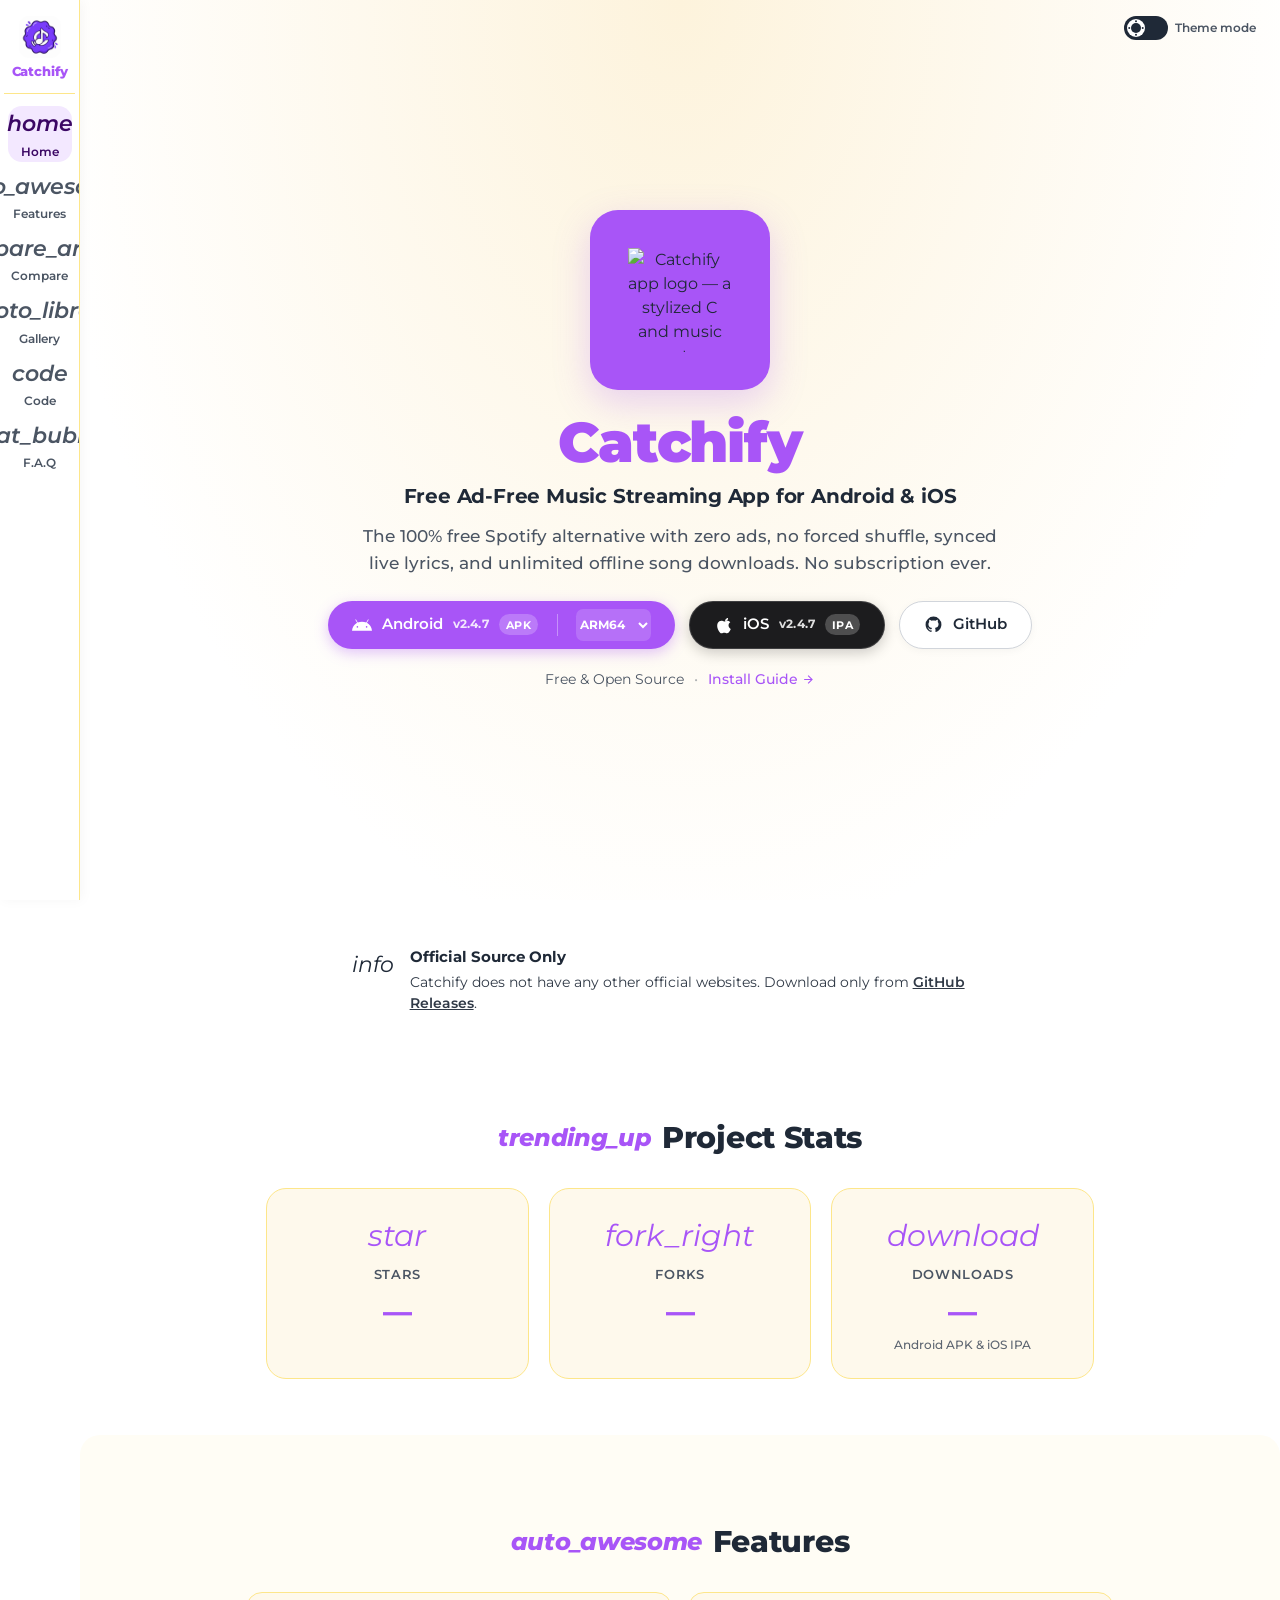
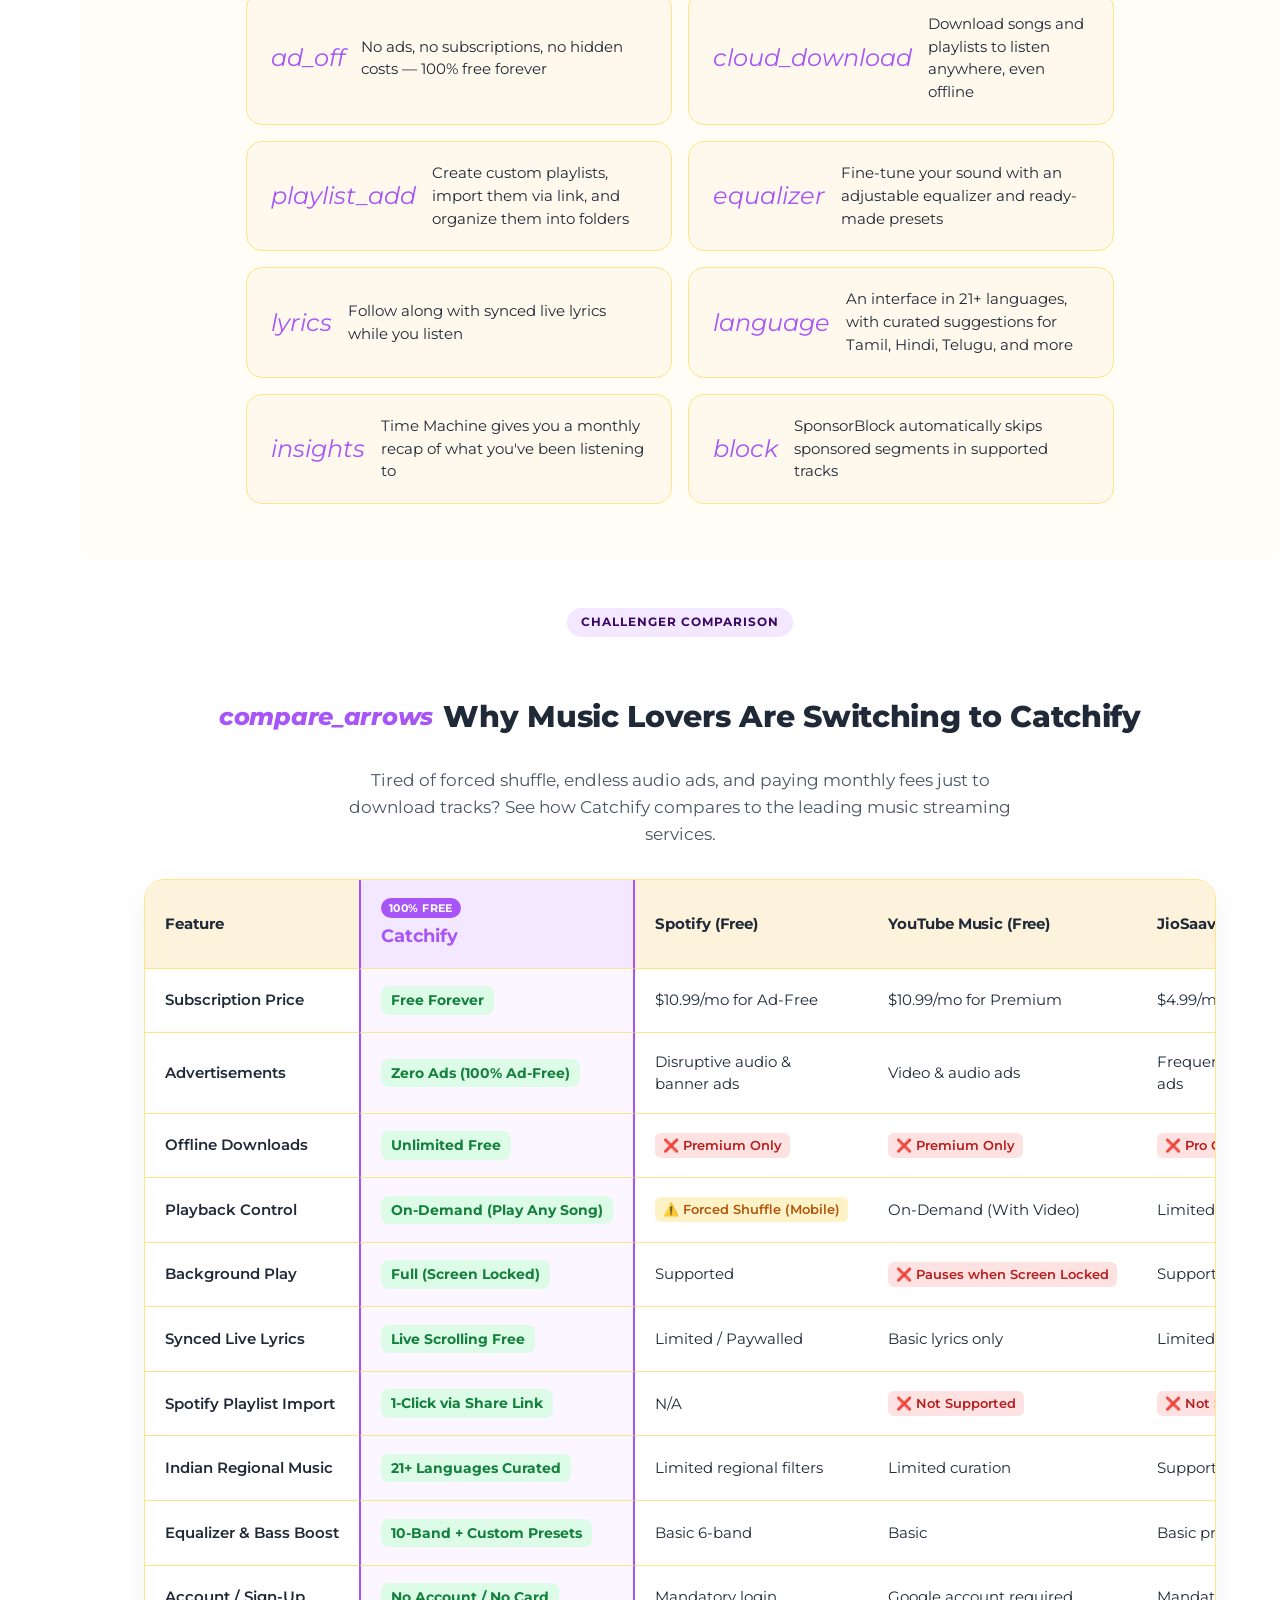
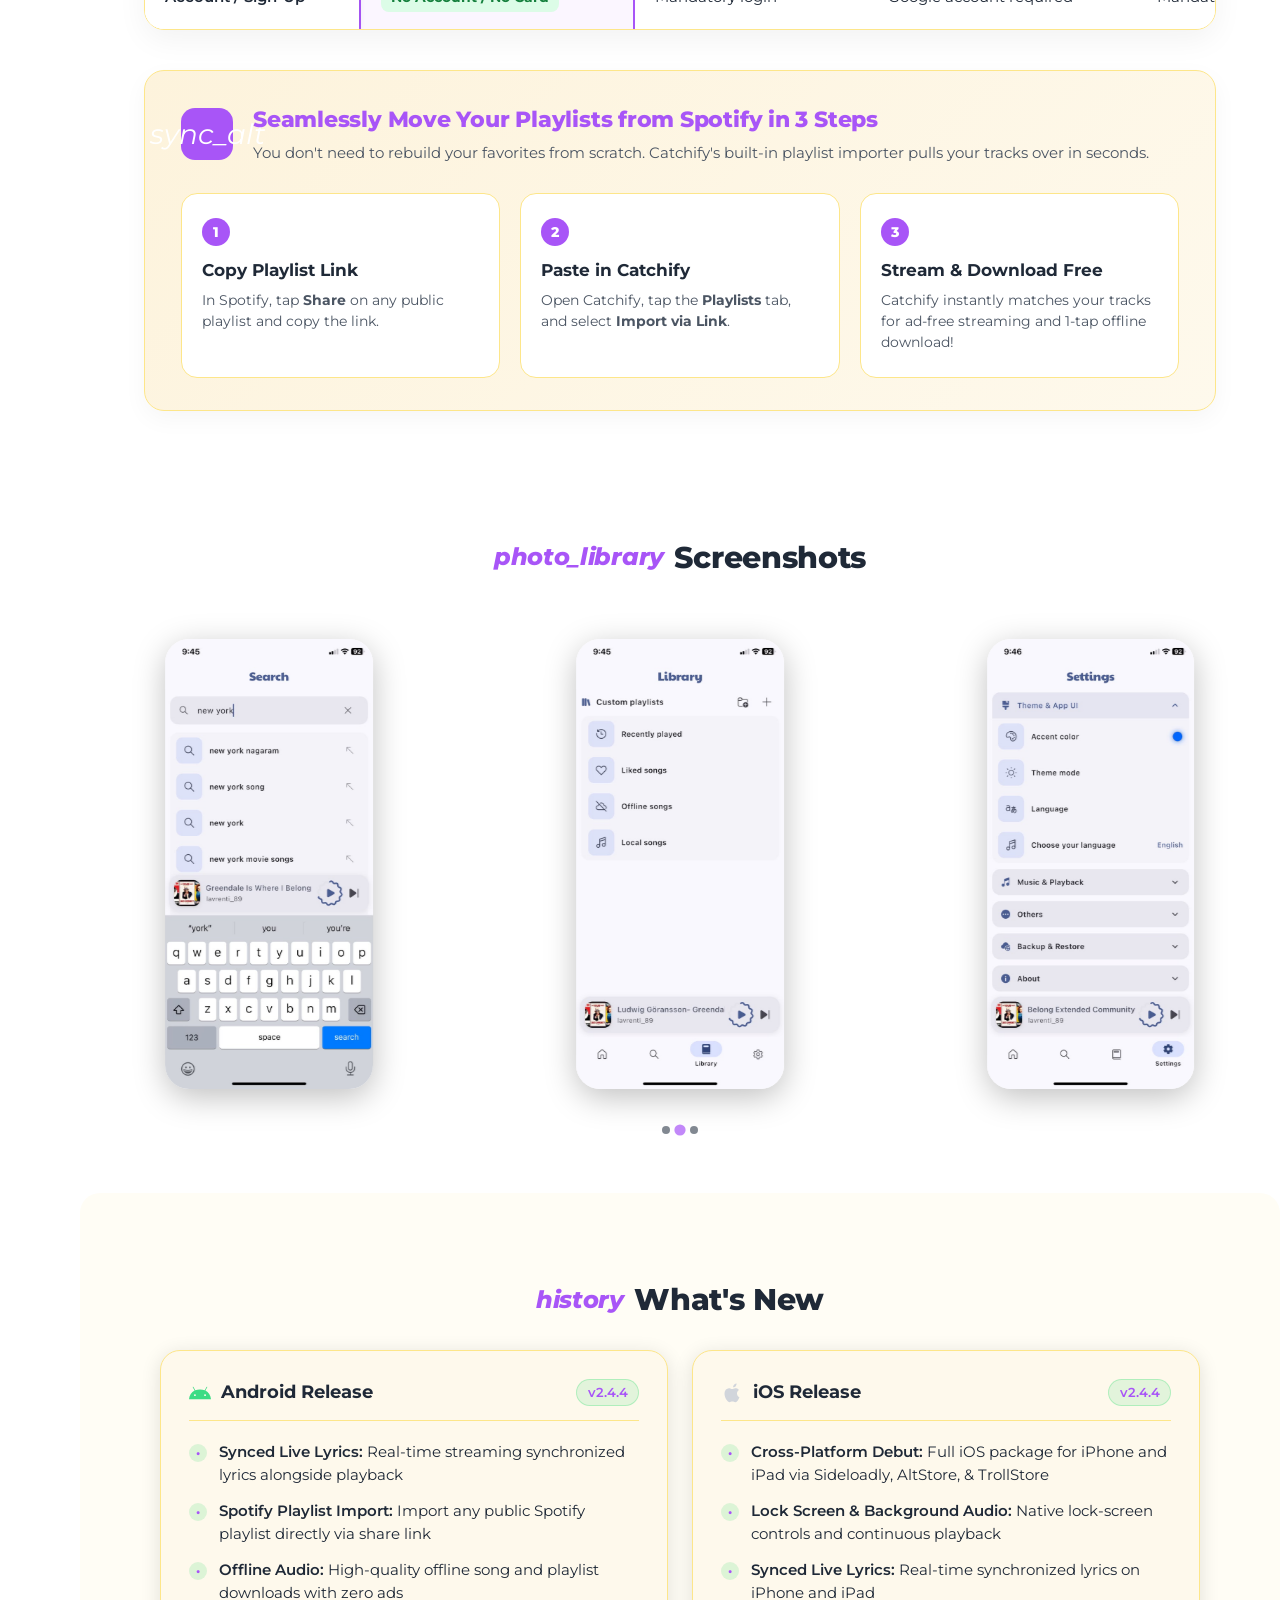
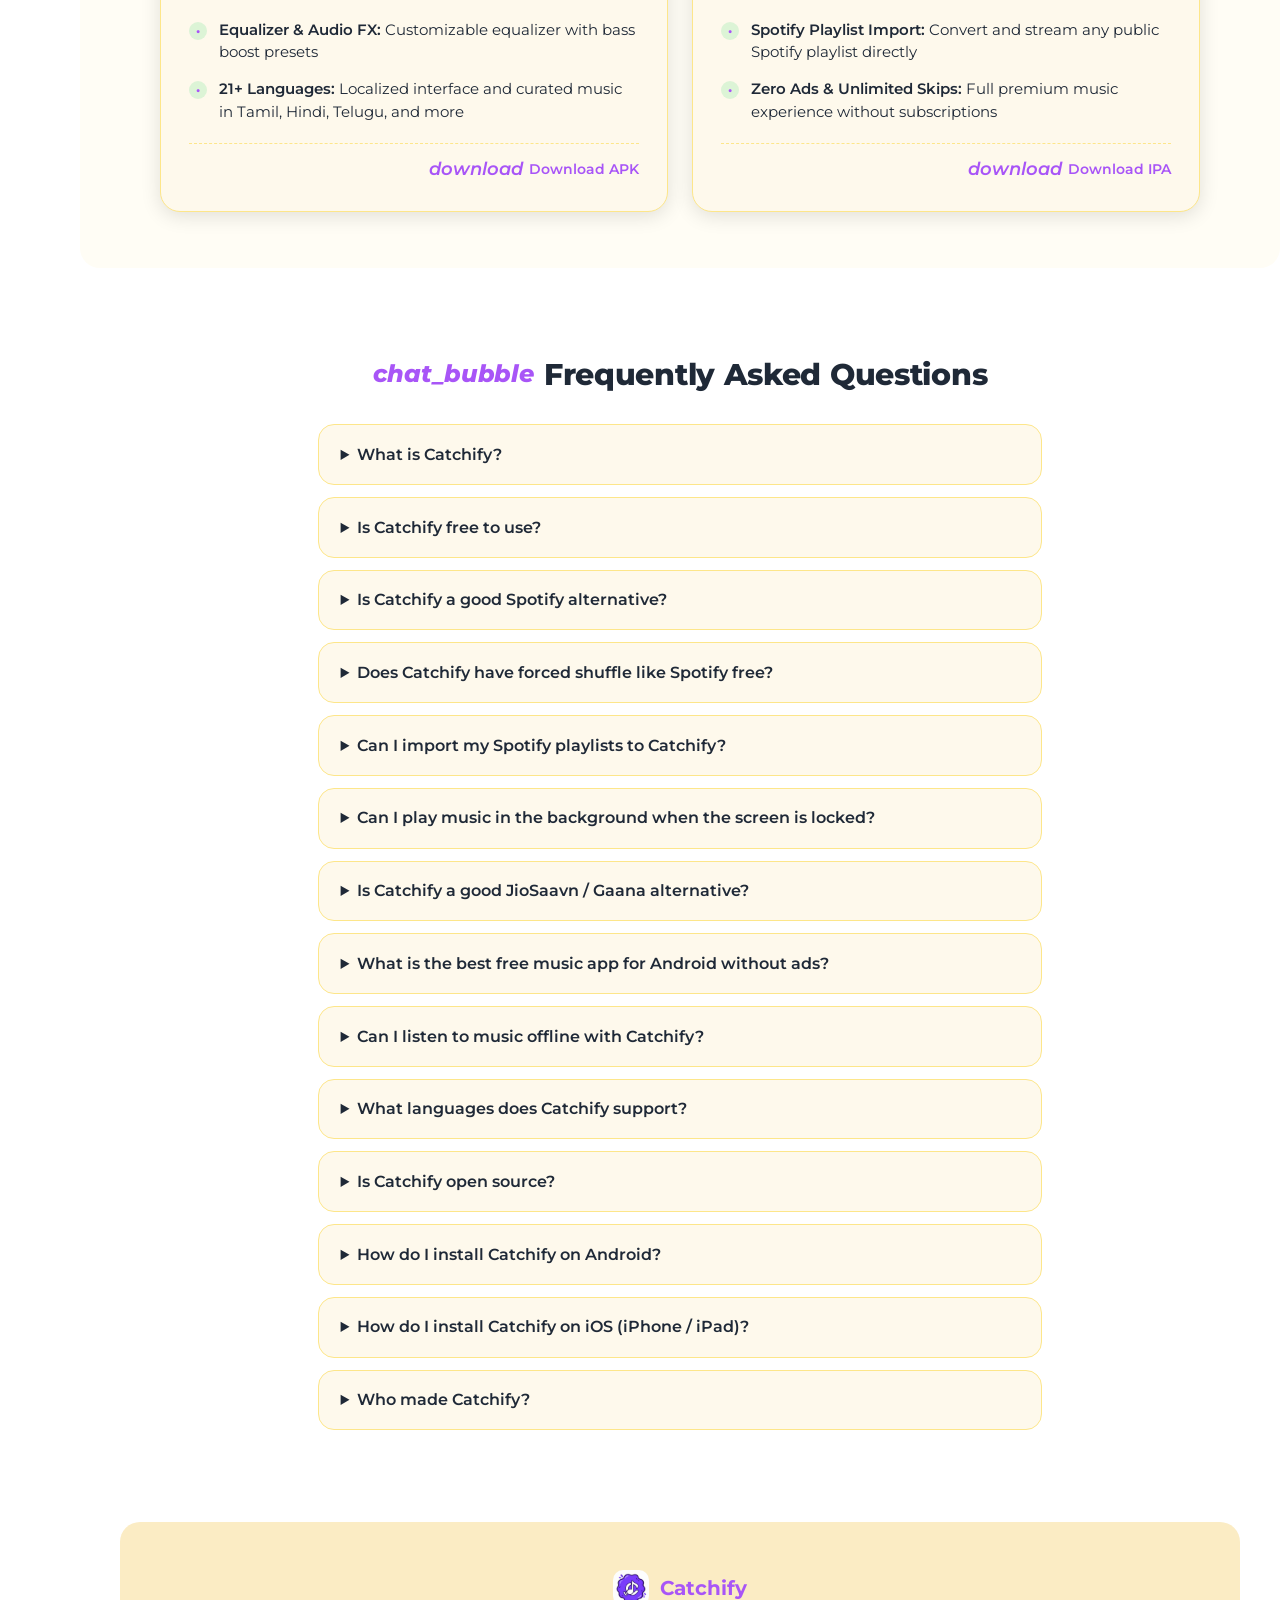
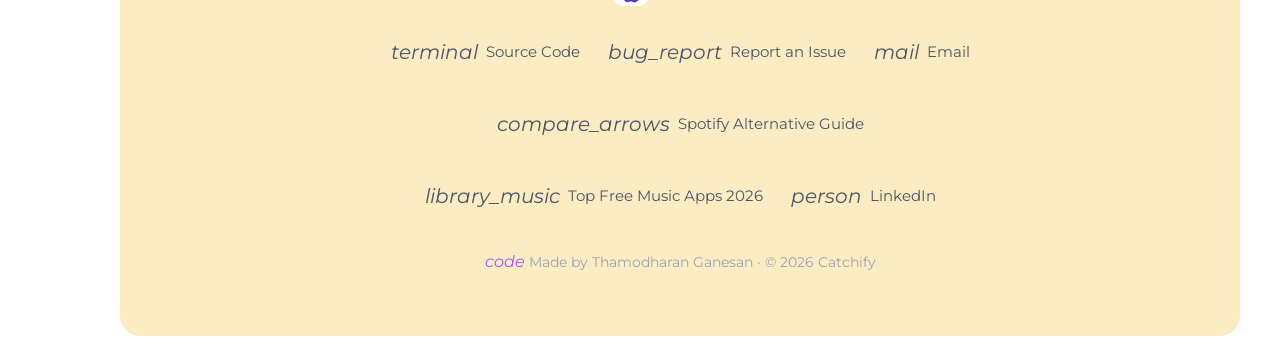
==== commit 8b6b06e8: "Remove duplicate meta-bar versions Co-authored-by: Copilot <223556219+Copilot@users.noreply.github.c" ====
--- a/index.html
+++ b/index.html
@@ -536,9 +536,6 @@
             </a>
           </div>
           <div class="hero-meta-bar">
-            <span class="version-badge version-badge-android">Android <span id="download-version-android">v2.4.4</span></span>
-            <span class="version-badge version-badge-ios">iOS <span id="download-version-ios">v2.4.4</span></span>
-            <span class="meta-separator">&bull;</span>
             <span>Free &amp; Open Source</span>
             <span class="meta-separator">&bull;</span>
             <a href="#ios-guide" class="guide-link">
--- a/style.css
+++ b/style.css
@@ -960,32 +960,52 @@
   .android-download-control {
     width: 100%;
     max-width: 280px;
-    min-height: 46px;
-    padding: 0 0.55rem 0 0.8rem;
+    height: auto;
+    min-height: 0;
+    padding: 0.4rem 0.55rem 0.45rem;
+    flex-wrap: wrap;
+    row-gap: 0.2rem;
   }
 
   .android-download-control > a {
-    min-height: 46px;
-    flex: 1 1 auto;
+    width: 100%;
+    min-height: 38px;
+    flex: 1 1 100%;
     gap: 0.4rem;
   }
 
+  .android-control-divider {
+    width: 100%;
+    height: 1px;
+    margin: 0.05rem 0 0.15rem;
+  }
+
   .android-download-control select {
-    min-width: 4.25rem;
-    font-size: 0.68rem;
+    width: 100%;
+    min-width: 0;
+    min-height: 32px;
+    padding: 0 0.5rem;
+    font-size: 0.76rem;
+    text-align: center;
   }
 
   .hero-actions > .platform-btn.btn-ios {
-    width: 88%;
+    width: 100%;
+    max-width: 280px;
   }
 
   .hero-actions > .platform-btn.btn-github {
-    width: 76%;
+    width: 100%;
+    max-width: 280px;
   }
 
   .platform-btn .btn-badge {
     font-size: 0.68rem;
     padding: 0.15rem 0.45rem;
+  }
+
+  .btn-version {
+    font-size: 0.76rem;
   }
 }
 
@@ -1006,11 +1026,13 @@
   }
 
   .hero-actions > .platform-btn.btn-ios {
-    width: 88%;
+    width: 100%;
+    max-width: 250px;
   }
 
   .hero-actions > .platform-btn.btn-github {
-    width: 76%;
+    width: 100%;
+    max-width: 250px;
   }
 }
 
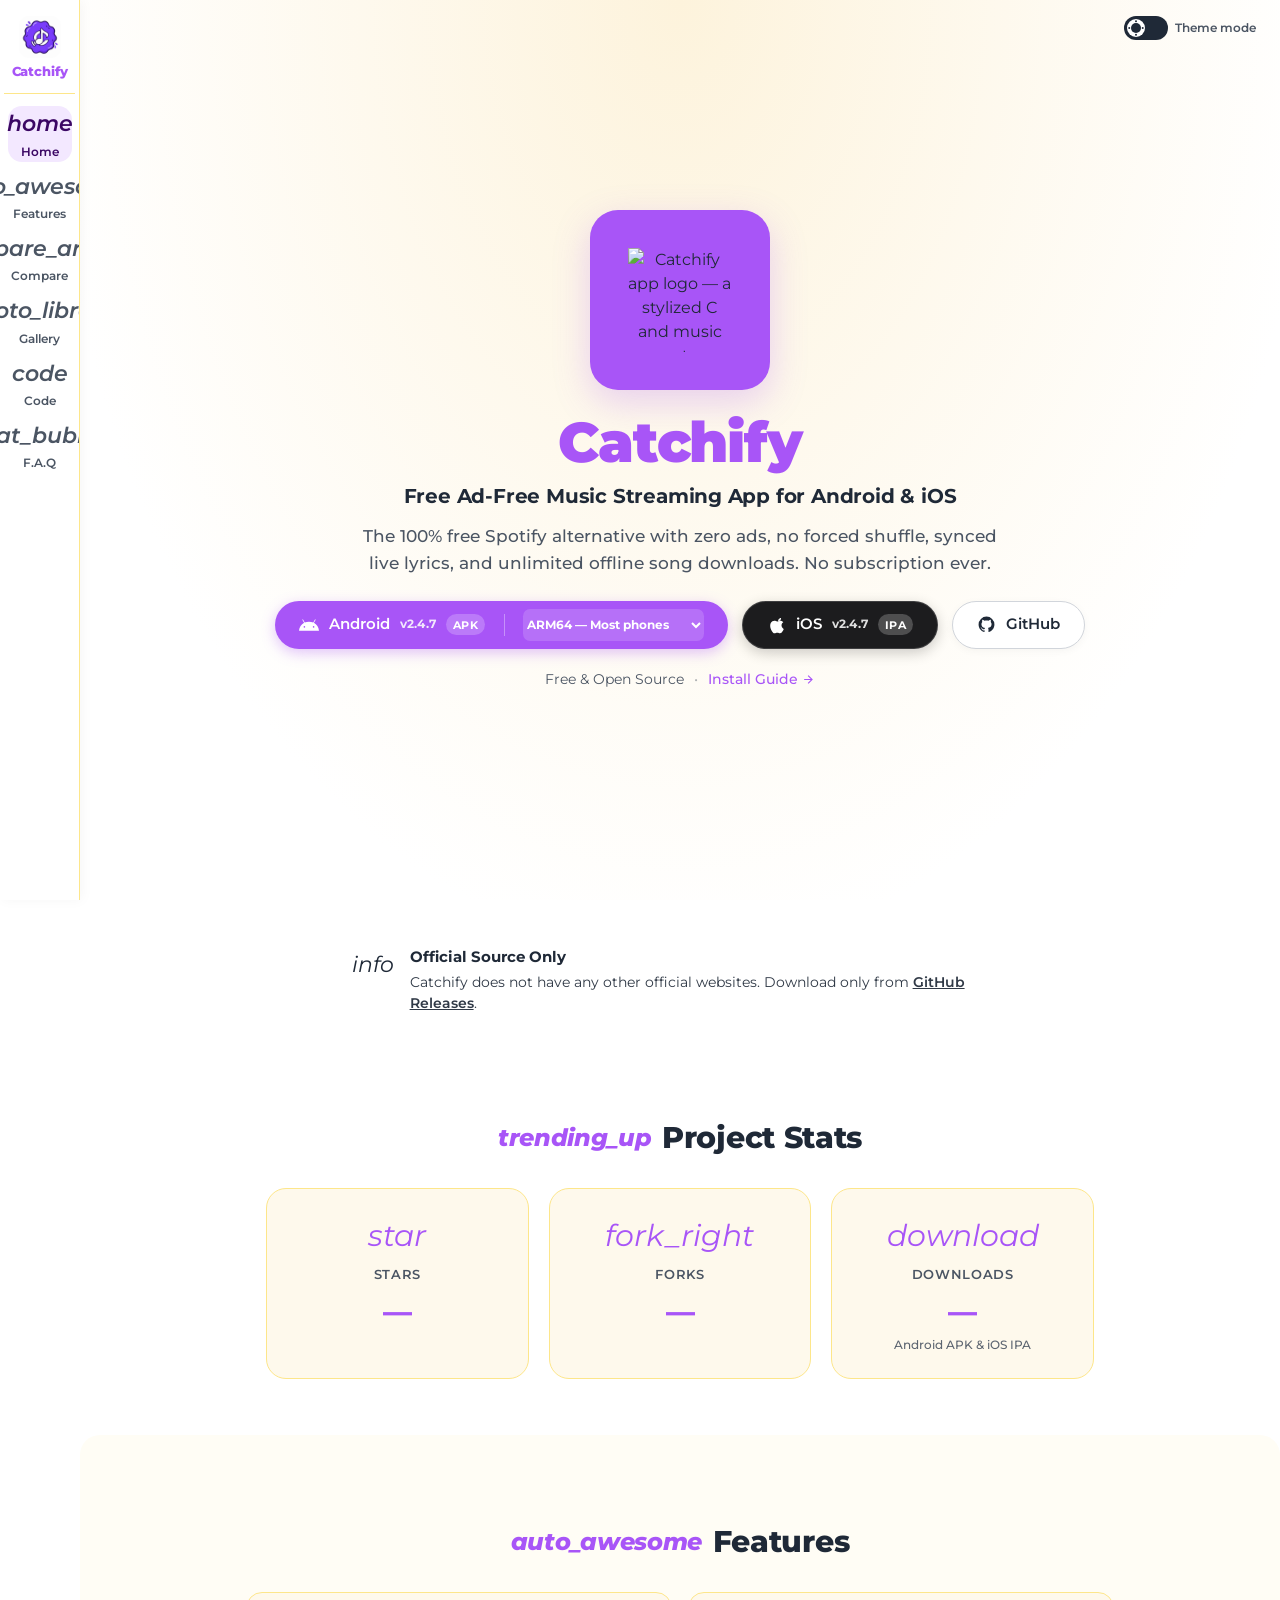
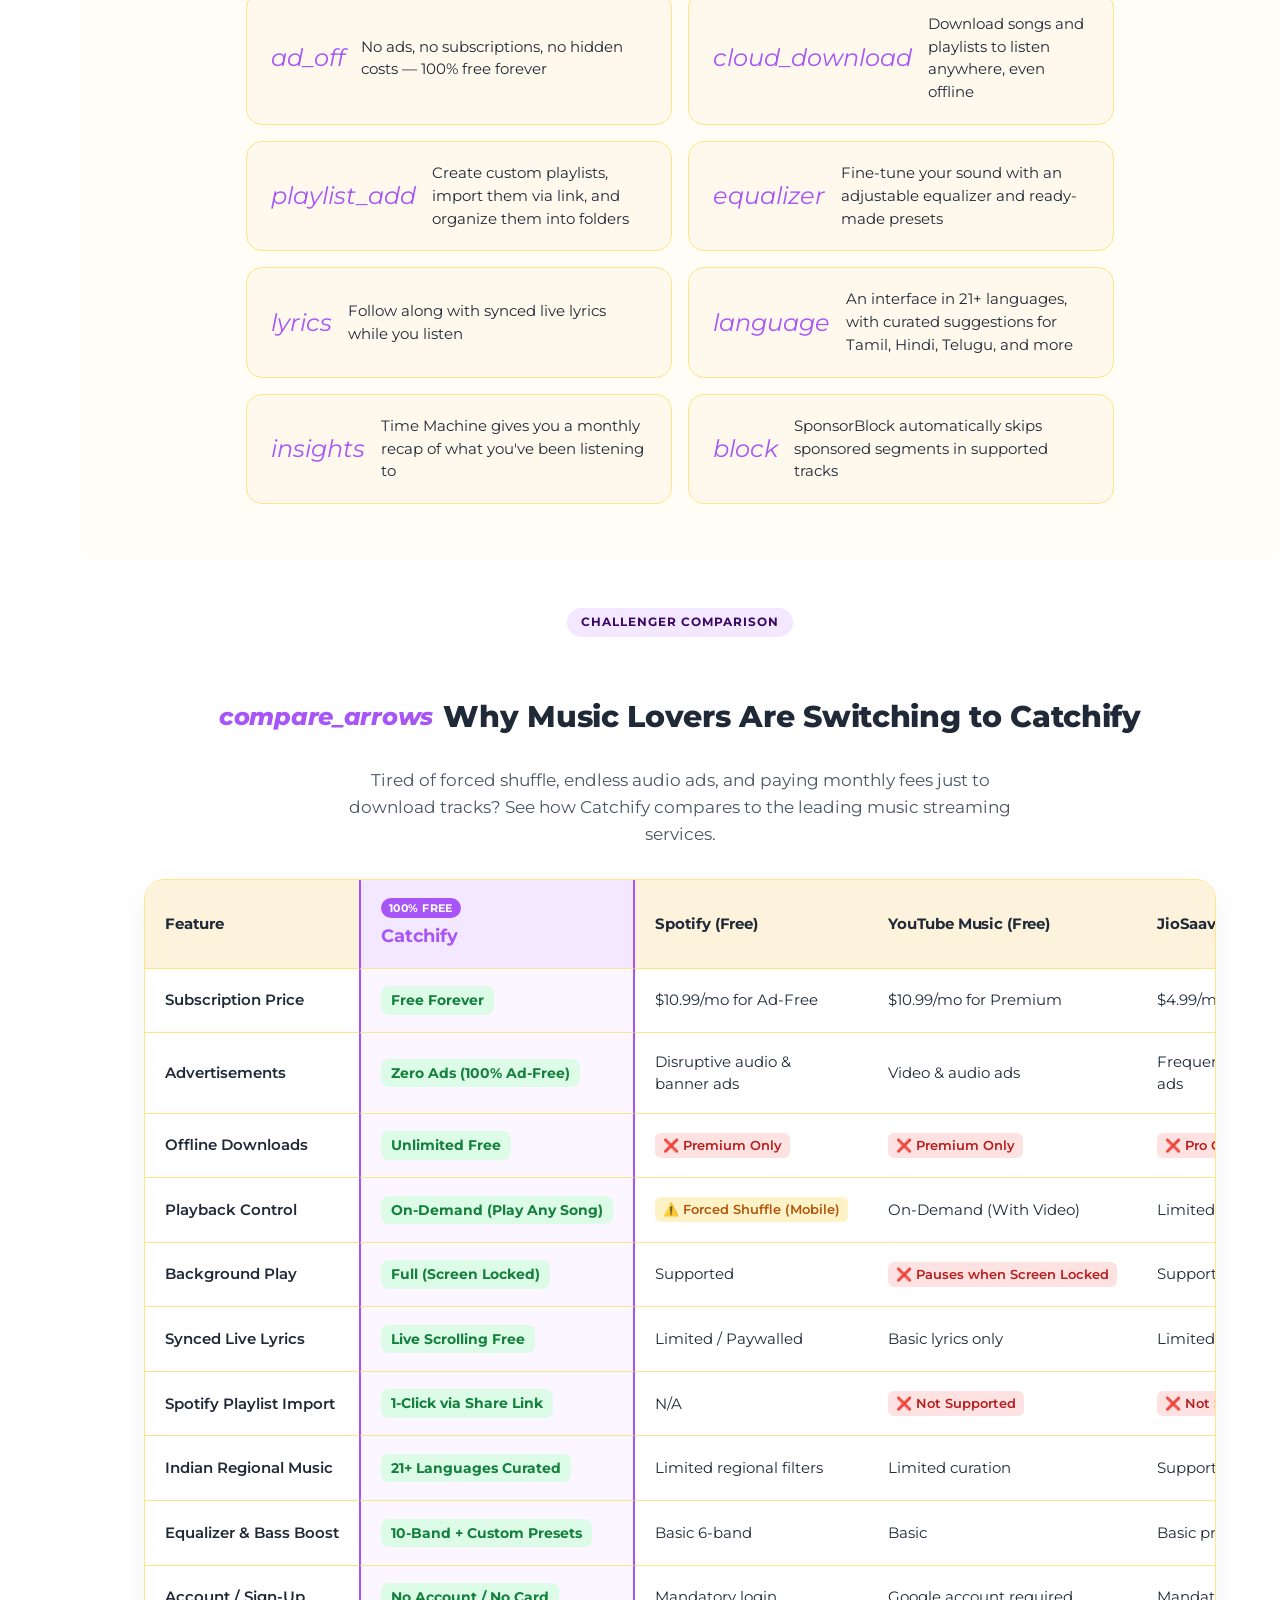
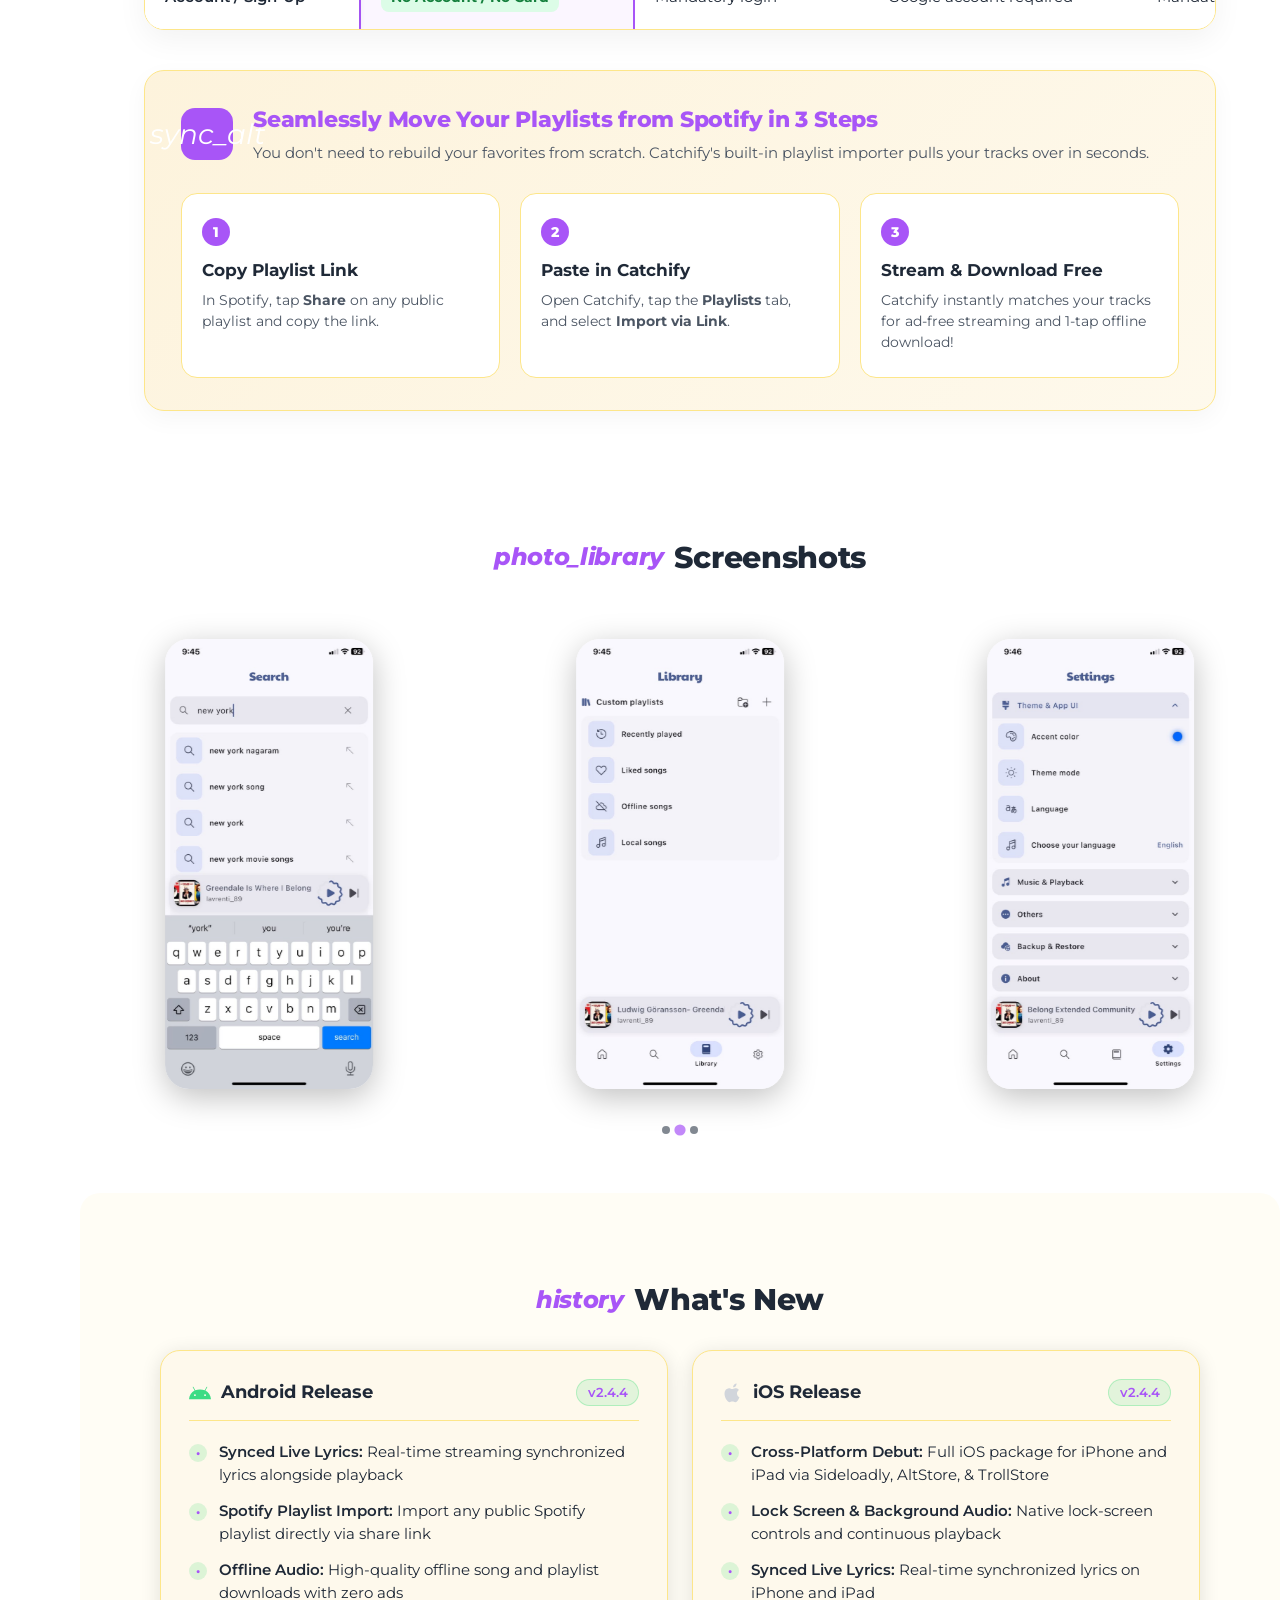
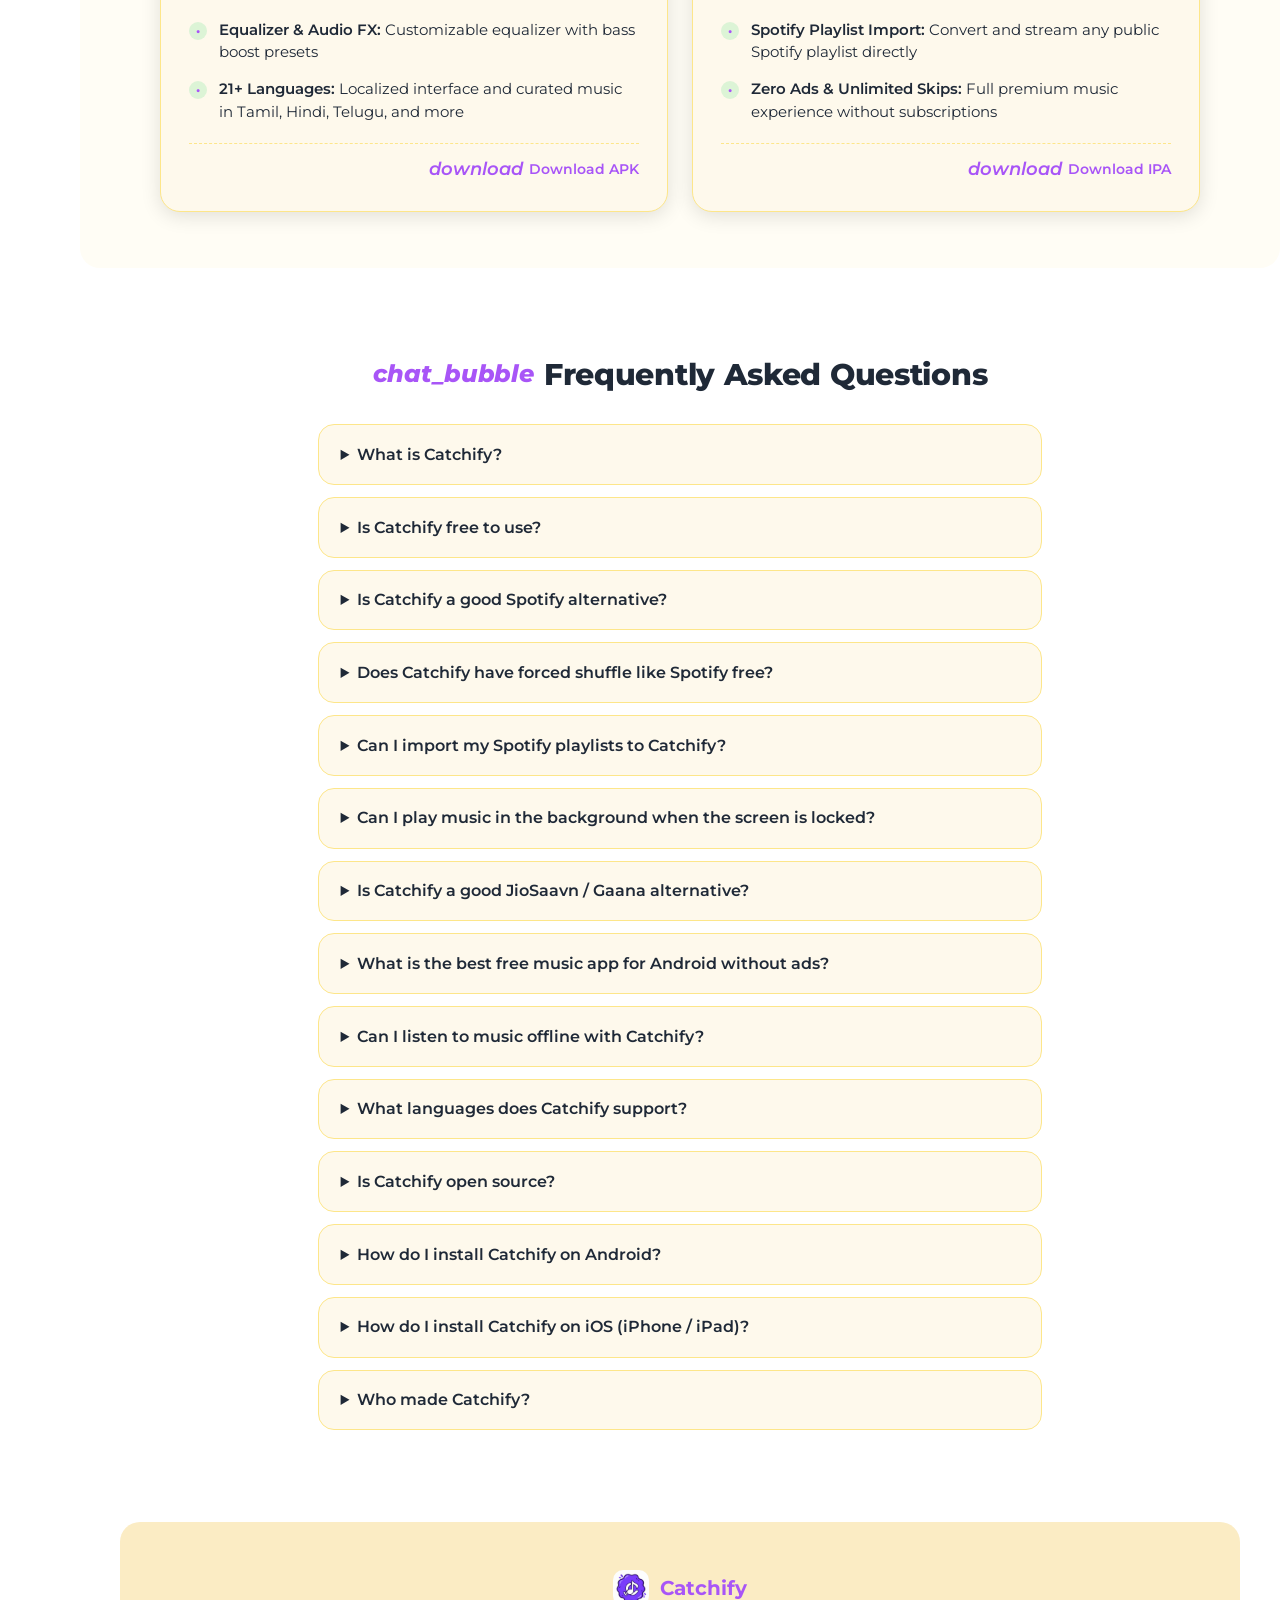
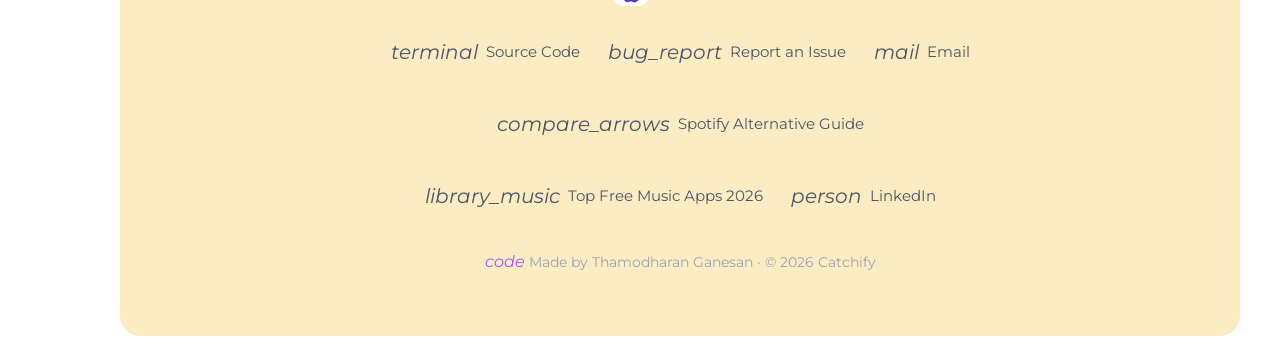
==== commit fd828a89: "Clarify Android APK choices Co-authored-by: Copilot <223556219+Copilot@users.noreply.github.com>" ====
--- a/index.html
+++ b/index.html
@@ -416,7 +416,7 @@
       rel="stylesheet"
       href="https://cdn.jsdelivr.net/npm/@splidejs/splide@4.1.4/dist/css/splide.min.css"
     />
-    <link rel="stylesheet" type="text/css" href="style.css?v=20260920b" />
+    <link rel="stylesheet" type="text/css" href="style.css?v=20260922c" />
     <link rel="preconnect" href="https://fonts.googleapis.com" crossorigin />
     <link rel="preconnect" href="https://fonts.gstatic.com" crossorigin />
     <link
@@ -514,10 +514,10 @@
               <span class="btn-badge">APK</span>
               </a>
               <span class="android-control-divider" aria-hidden="true"></span>
-              <select id="android-apk-variant" aria-label="Choose Android APK architecture">
-                <option value="arm64-v8a">ARM64</option>
-                <option value="armeabi-v7a">ARMv7</option>
-                <option value="x86_64">x86_64</option>
+              <select id="android-apk-variant" aria-label="Choose APK for your phone type">
+                <option value="arm64-v8a">ARM64 — Most phones</option>
+                <option value="armeabi-v7a">ARMv7 — Older phones</option>
+                <option value="x86_64">x86_64 — Emulator / Intel</option>
               </select>
             </div>
             <a data-download-link="ios" href="https://github.com/catchify0/catchify0.github.io/releases/download/v2.4.7/Catchify-v2.4.7.ipa" download="Catchify-v2.4.7.ipa" class="platform-btn btn-ios">
@@ -1127,5 +1127,5 @@
     type="module"
     src="https://cdn.jsdelivr.net/npm/beercss@4.0.20/dist/cdn/beer.min.js"
   ></script>
-  <script type="text/javascript" src="assets/js/script.js?v=20260920b" defer></script>
+  <script type="text/javascript" src="assets/js/script.js?v=20260922d" defer></script>
 </html>
--- a/style.css
+++ b/style.css
@@ -25,11 +25,11 @@
 }
 
 :root[data-theme="dark"] {
-  --theme-primary: #d8b4fe;
+  --theme-primary: #c084fc;
   --theme-on-primary: #3b0764;
-  --theme-primary-container: #581c87;
-  --theme-on-primary-container: #f3e8ff;
-  --theme-secondary: #d8b4fe;
+  --theme-primary-container: #6b21a8;
+  --theme-on-primary-container: #fae8ff;
+  --theme-secondary: #a855f7;
   --theme-on-secondary: #3b0764;
   --theme-tertiary: #f9a8d4;
   --theme-on-tertiary: #500724;
@@ -747,7 +747,7 @@
 }
 
 .android-download-control select {
-  min-width: 4.7rem;
+  min-width: 10.5rem;
   min-height: 2rem;
   border: 0;
   border-radius: 0.45rem;
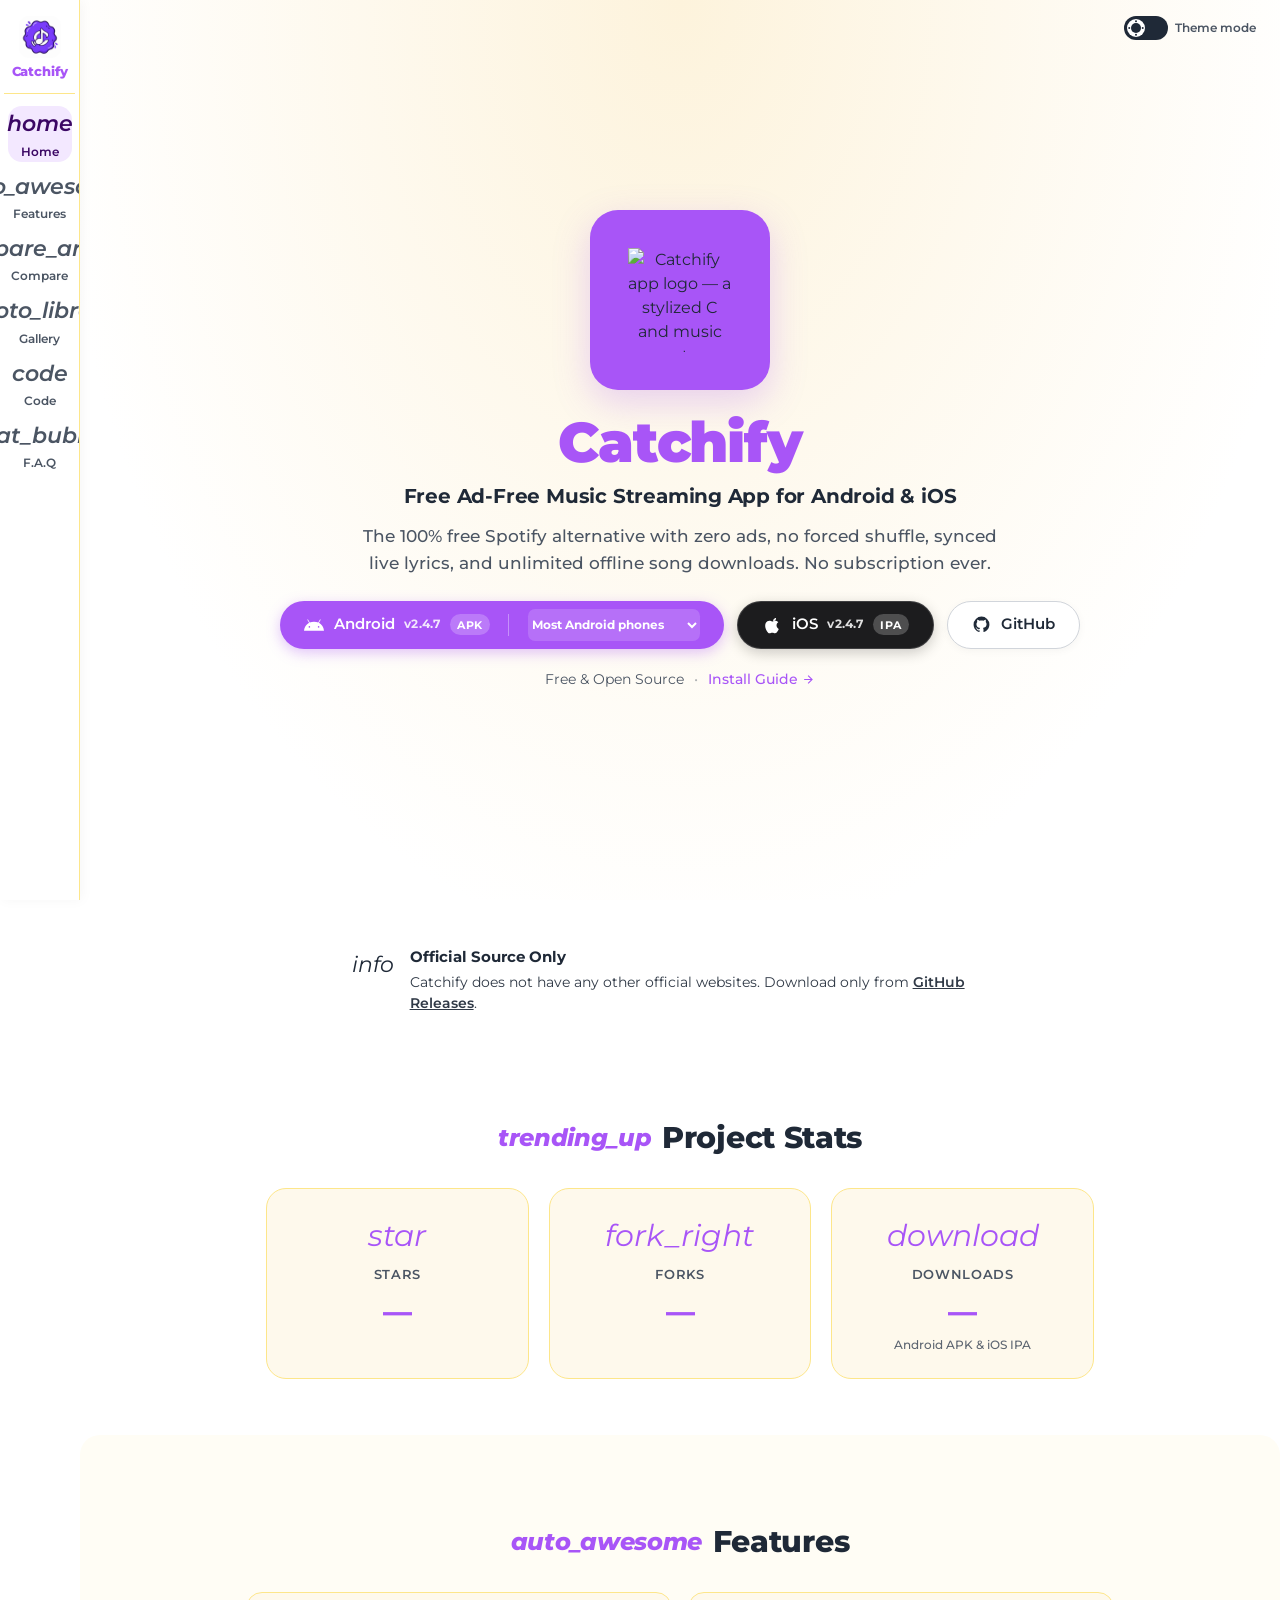
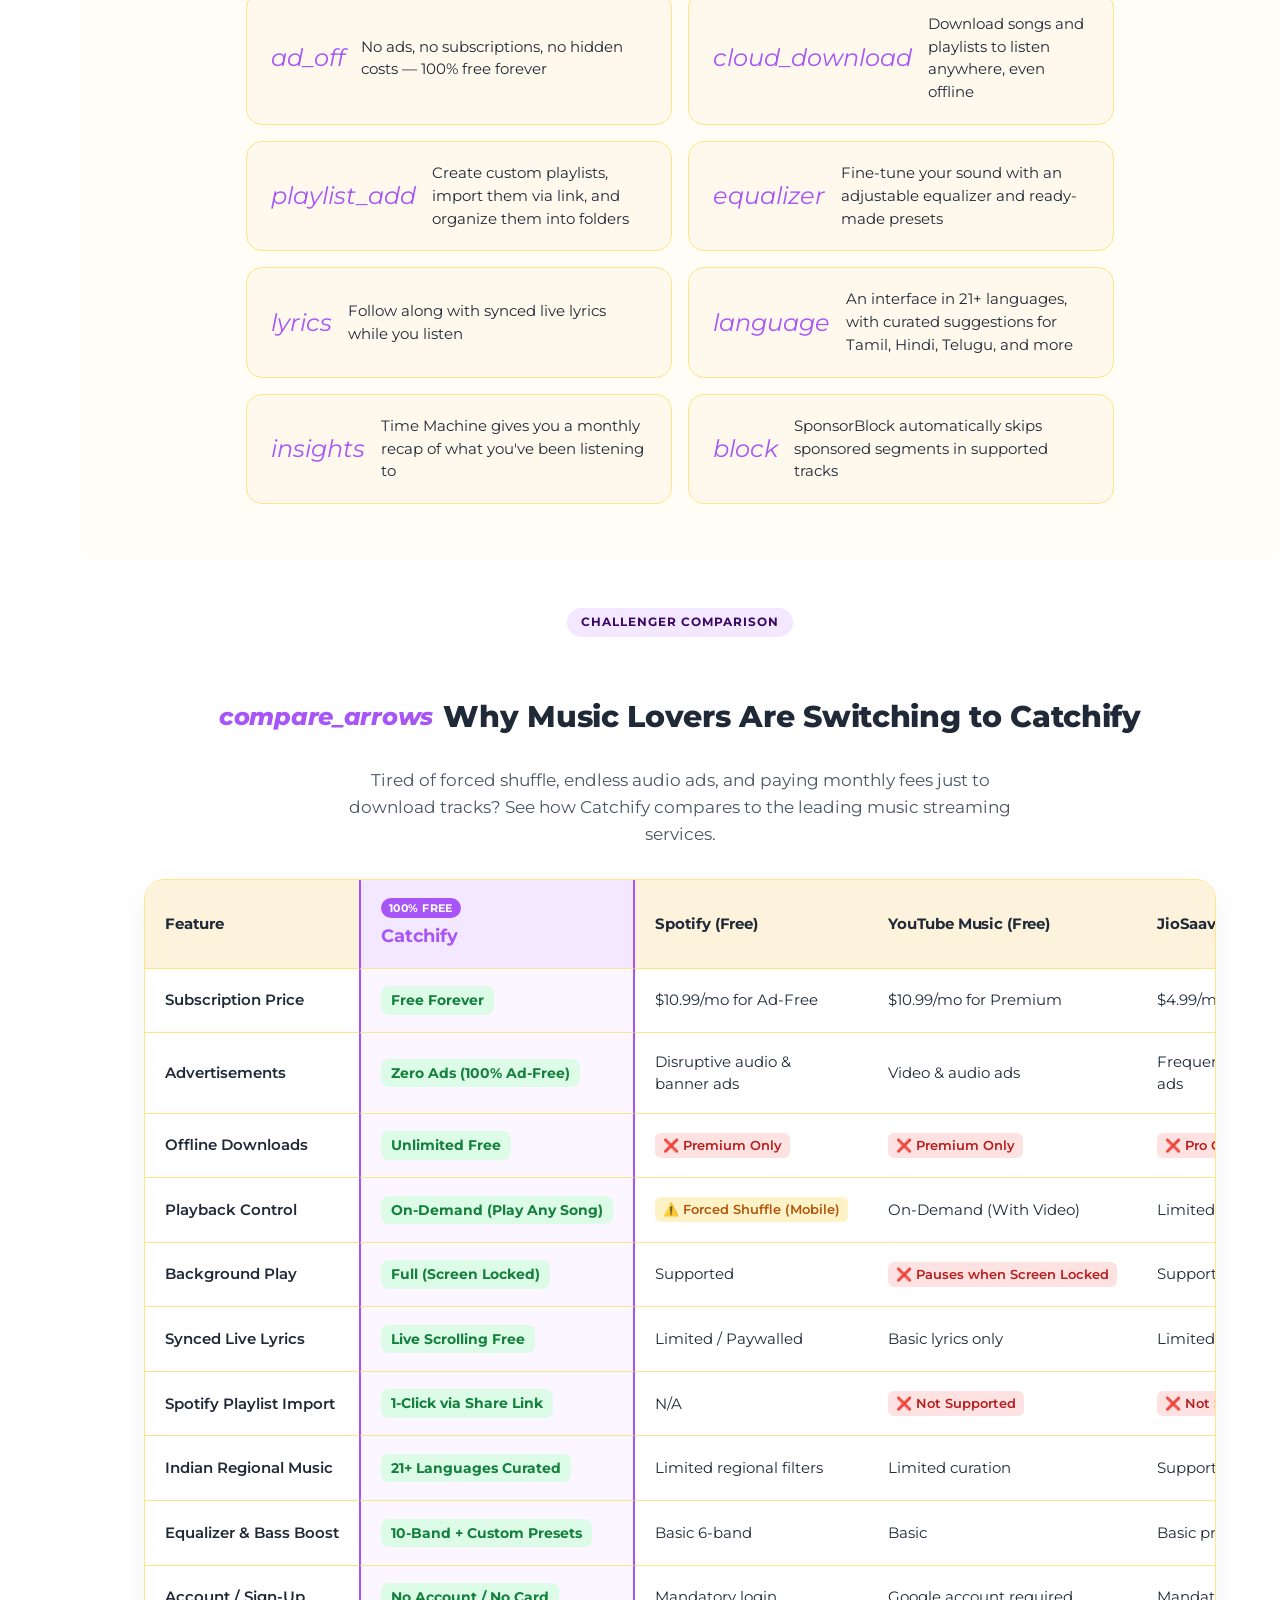
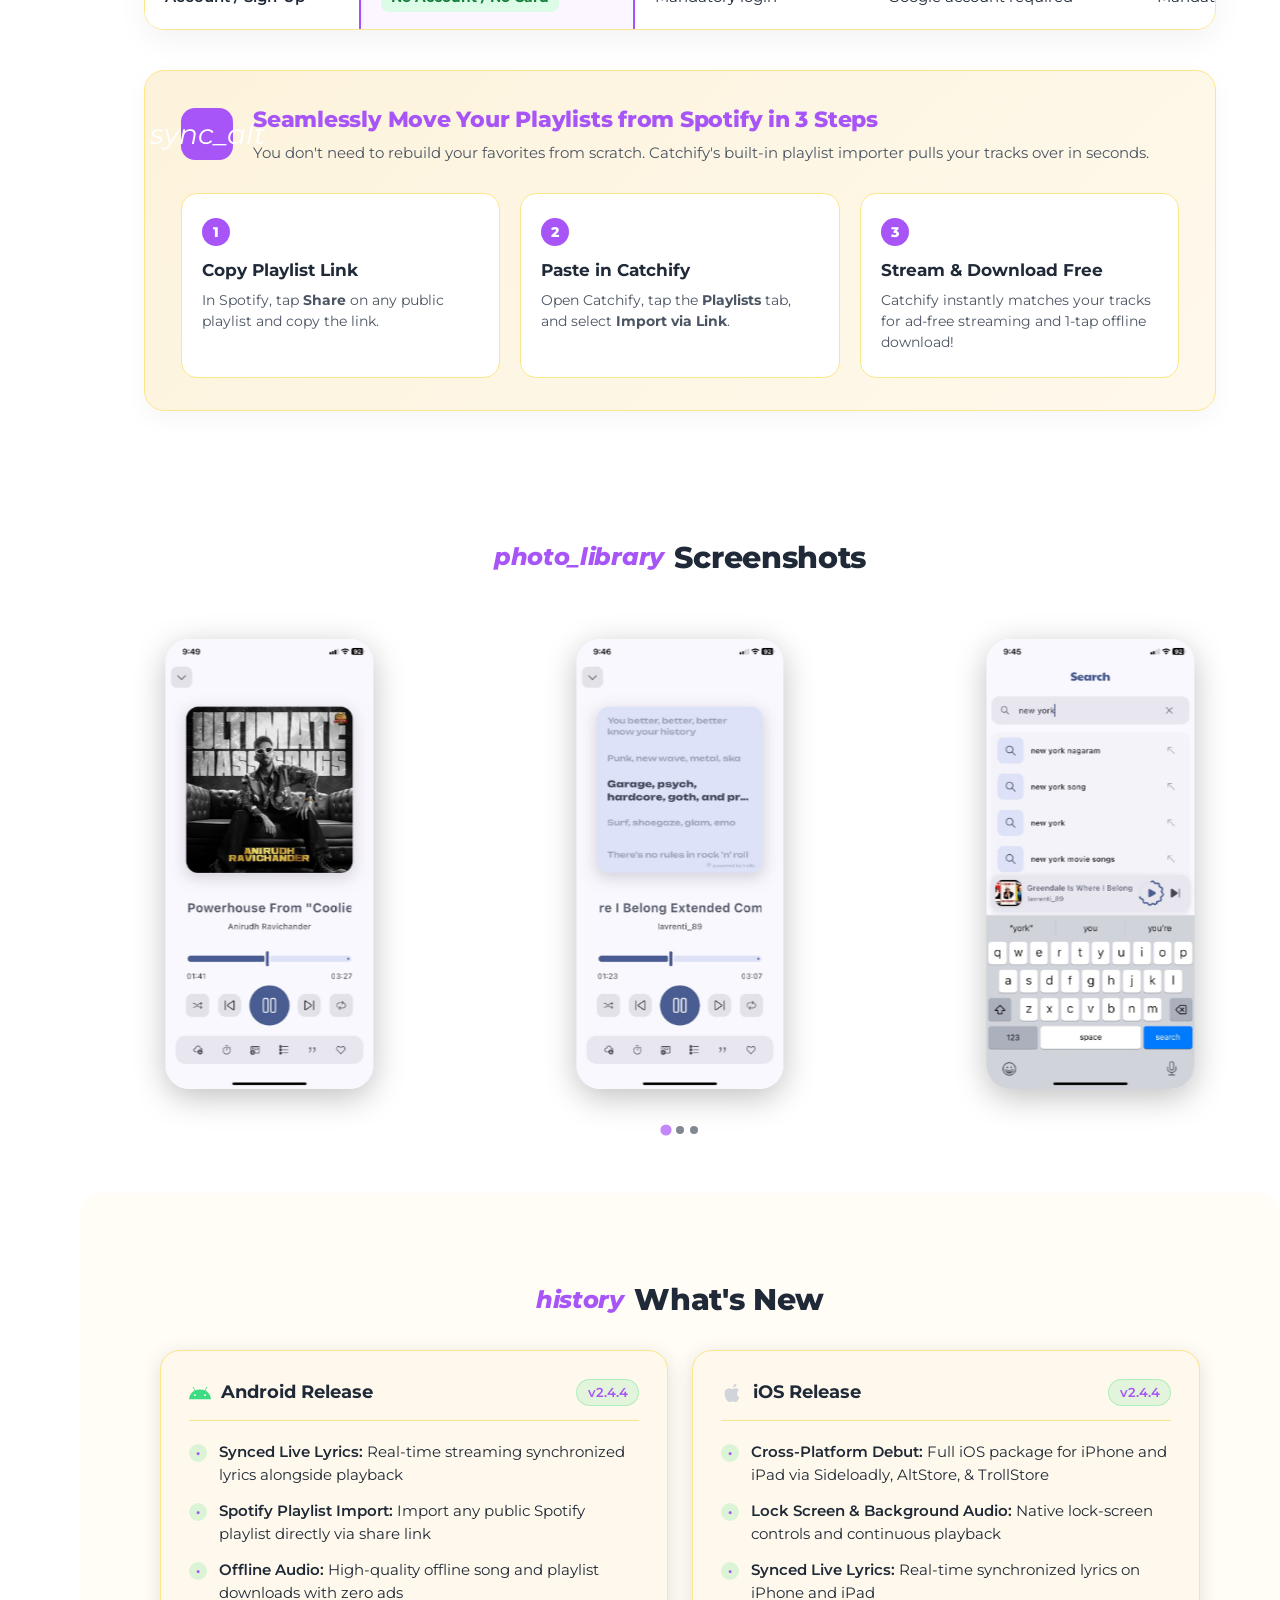
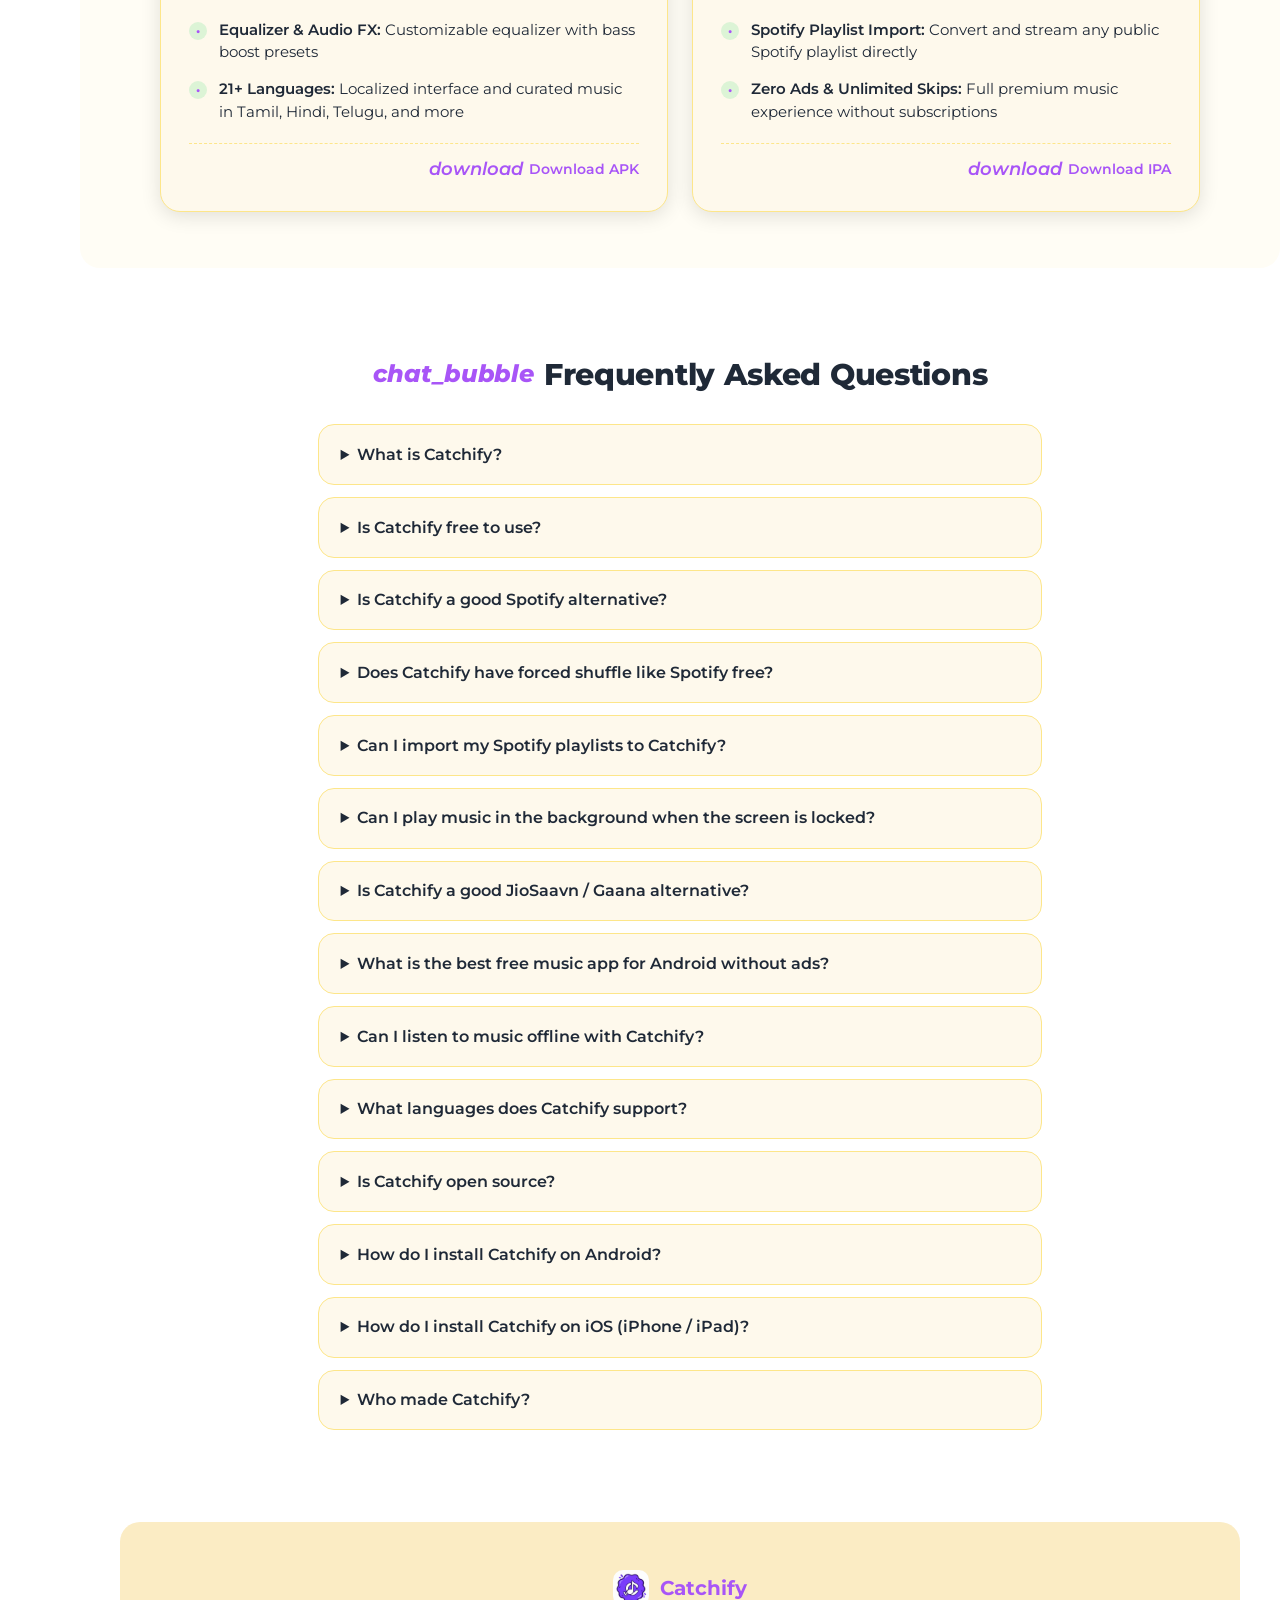
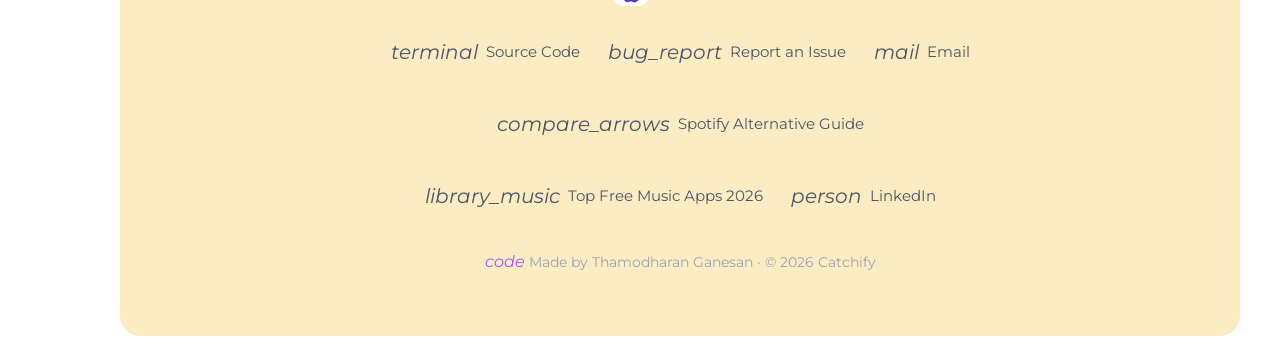
==== commit 10320e0d: "Simplify APK choice labels Co-authored-by: Copilot <223556219+Copilot@users.noreply.github.com>" ====
--- a/index.html
+++ b/index.html
@@ -515,9 +515,9 @@
               </a>
               <span class="android-control-divider" aria-hidden="true"></span>
               <select id="android-apk-variant" aria-label="Choose APK for your phone type">
-                <option value="arm64-v8a">ARM64 — Most phones</option>
-                <option value="armeabi-v7a">ARMv7 — Older phones</option>
-                <option value="x86_64">x86_64 — Emulator / Intel</option>
+                <option value="arm64-v8a">Most Android phones</option>
+                <option value="armeabi-v7a">Older Android phones</option>
+                <option value="x86_64">Emulator / Chromebook</option>
               </select>
             </div>
             <a data-download-link="ios" href="https://github.com/catchify0/catchify0.github.io/releases/download/v2.4.7/Catchify-v2.4.7.ipa" download="Catchify-v2.4.7.ipa" class="platform-btn btn-ios">
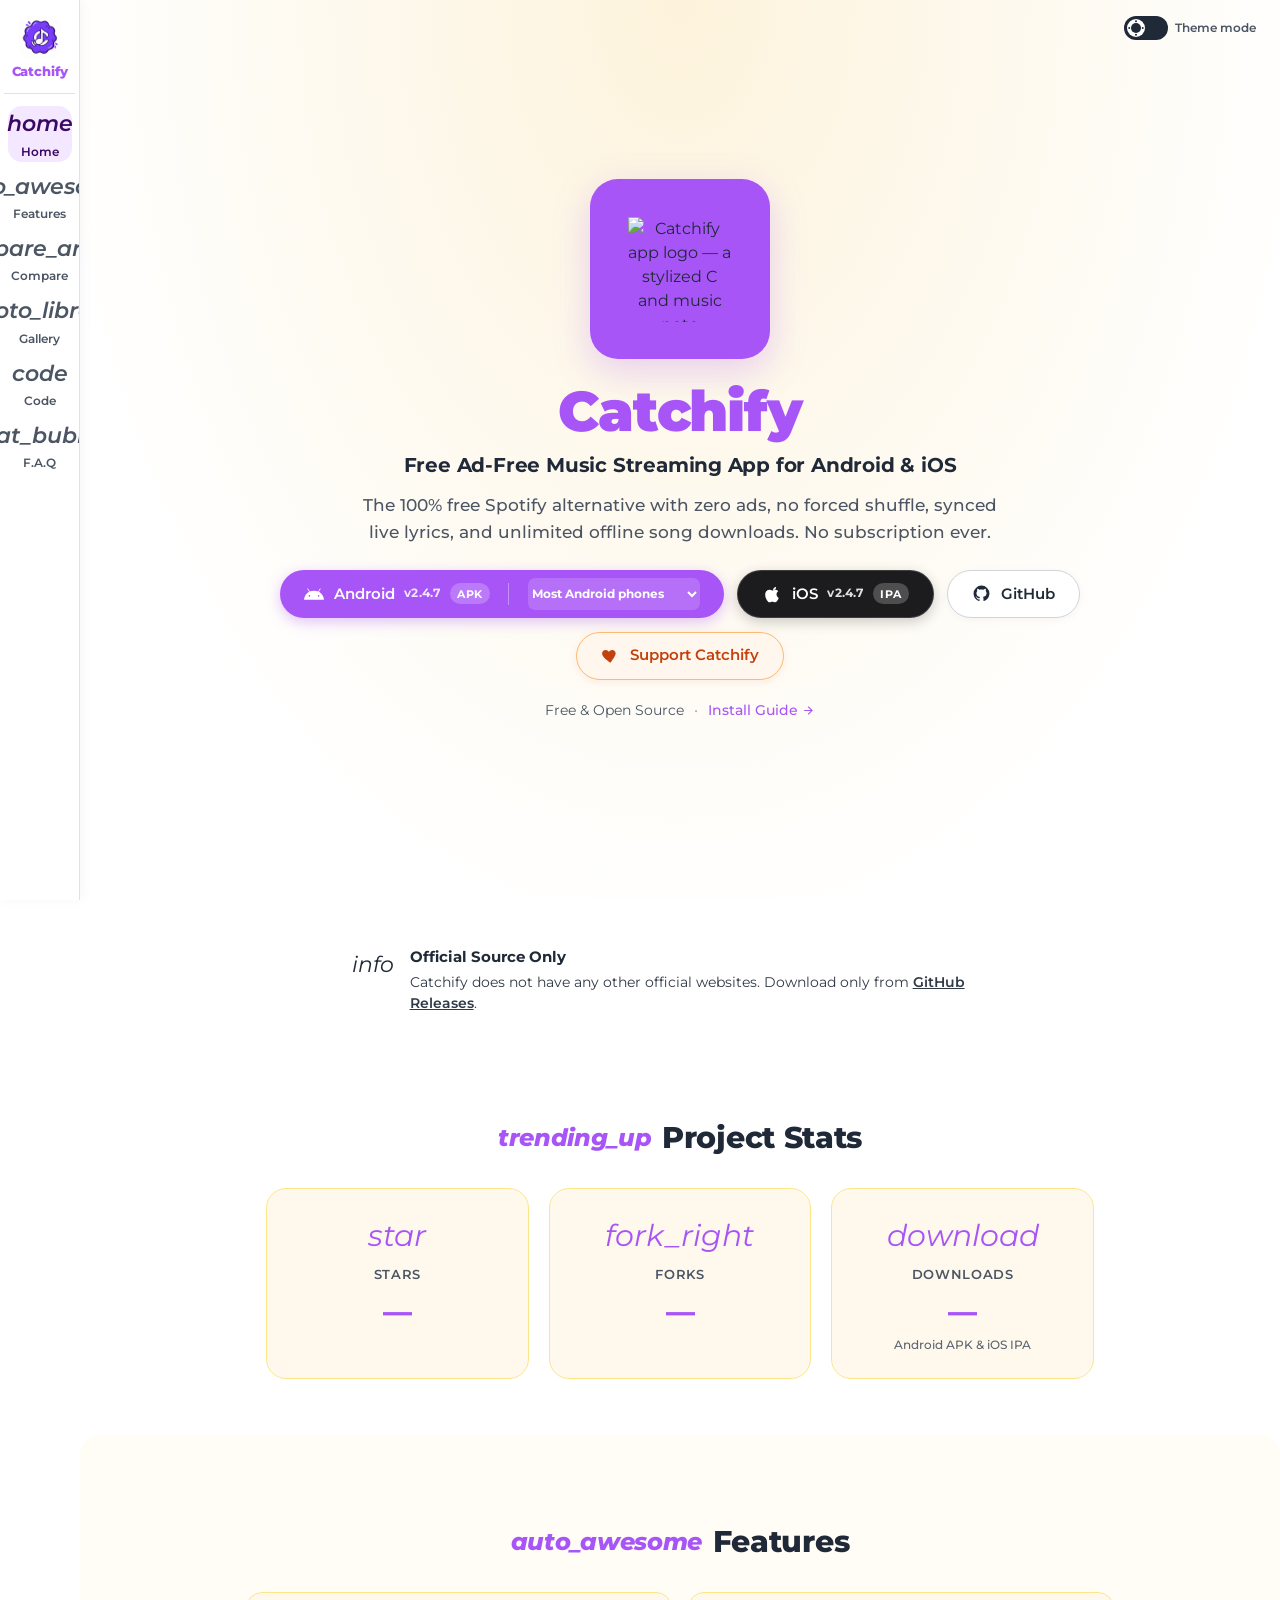
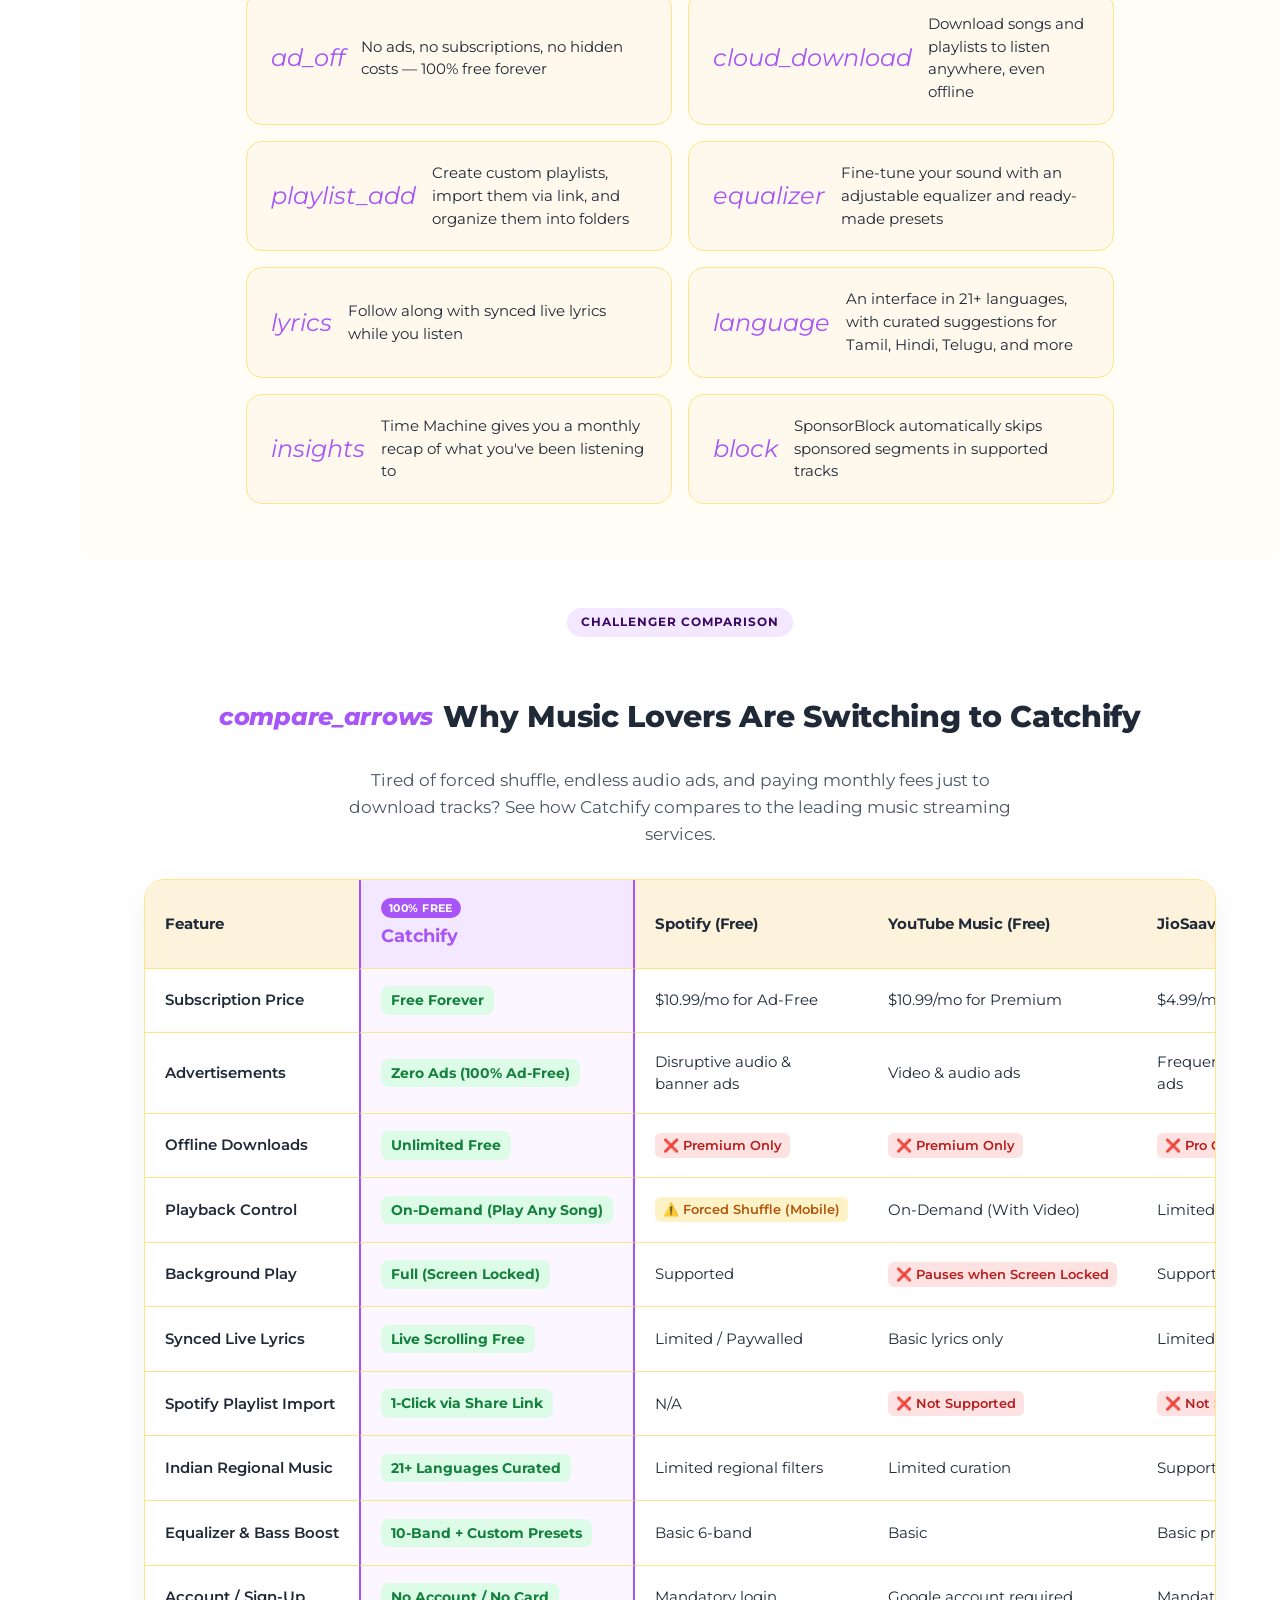
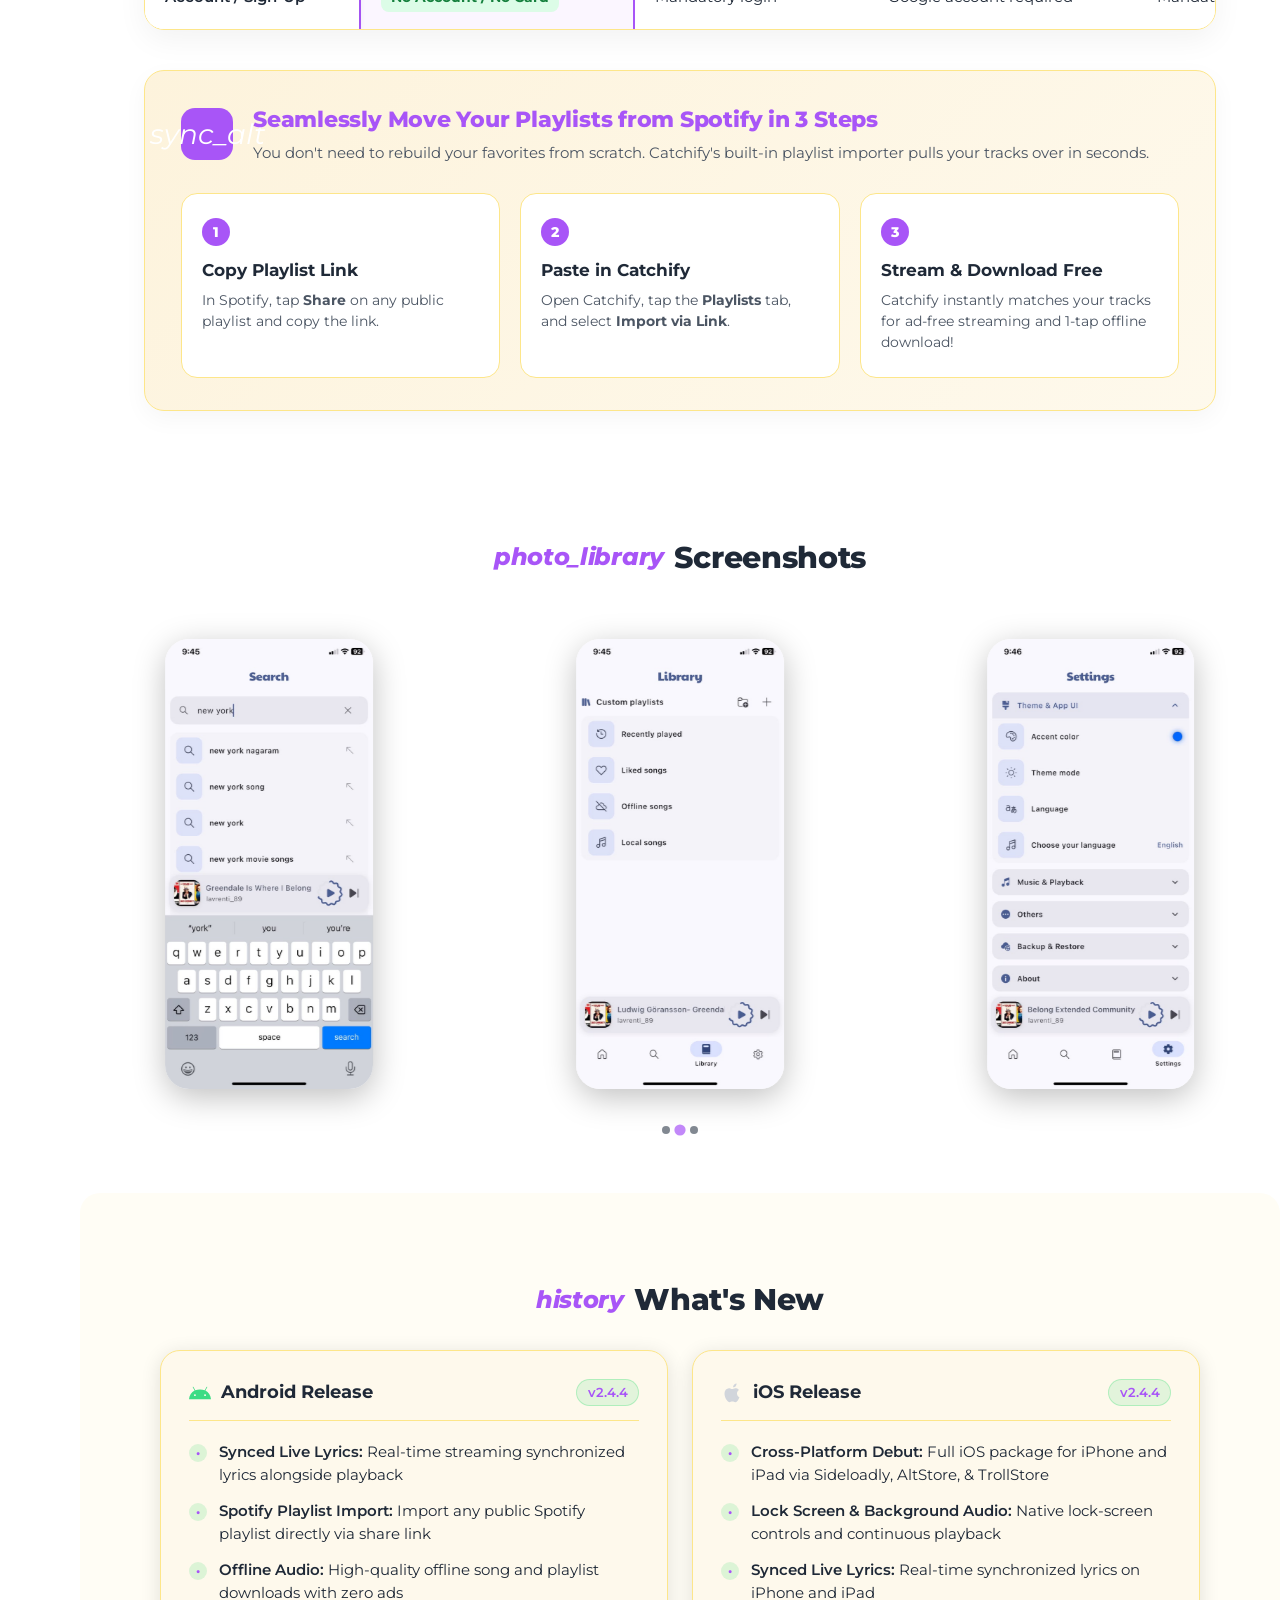
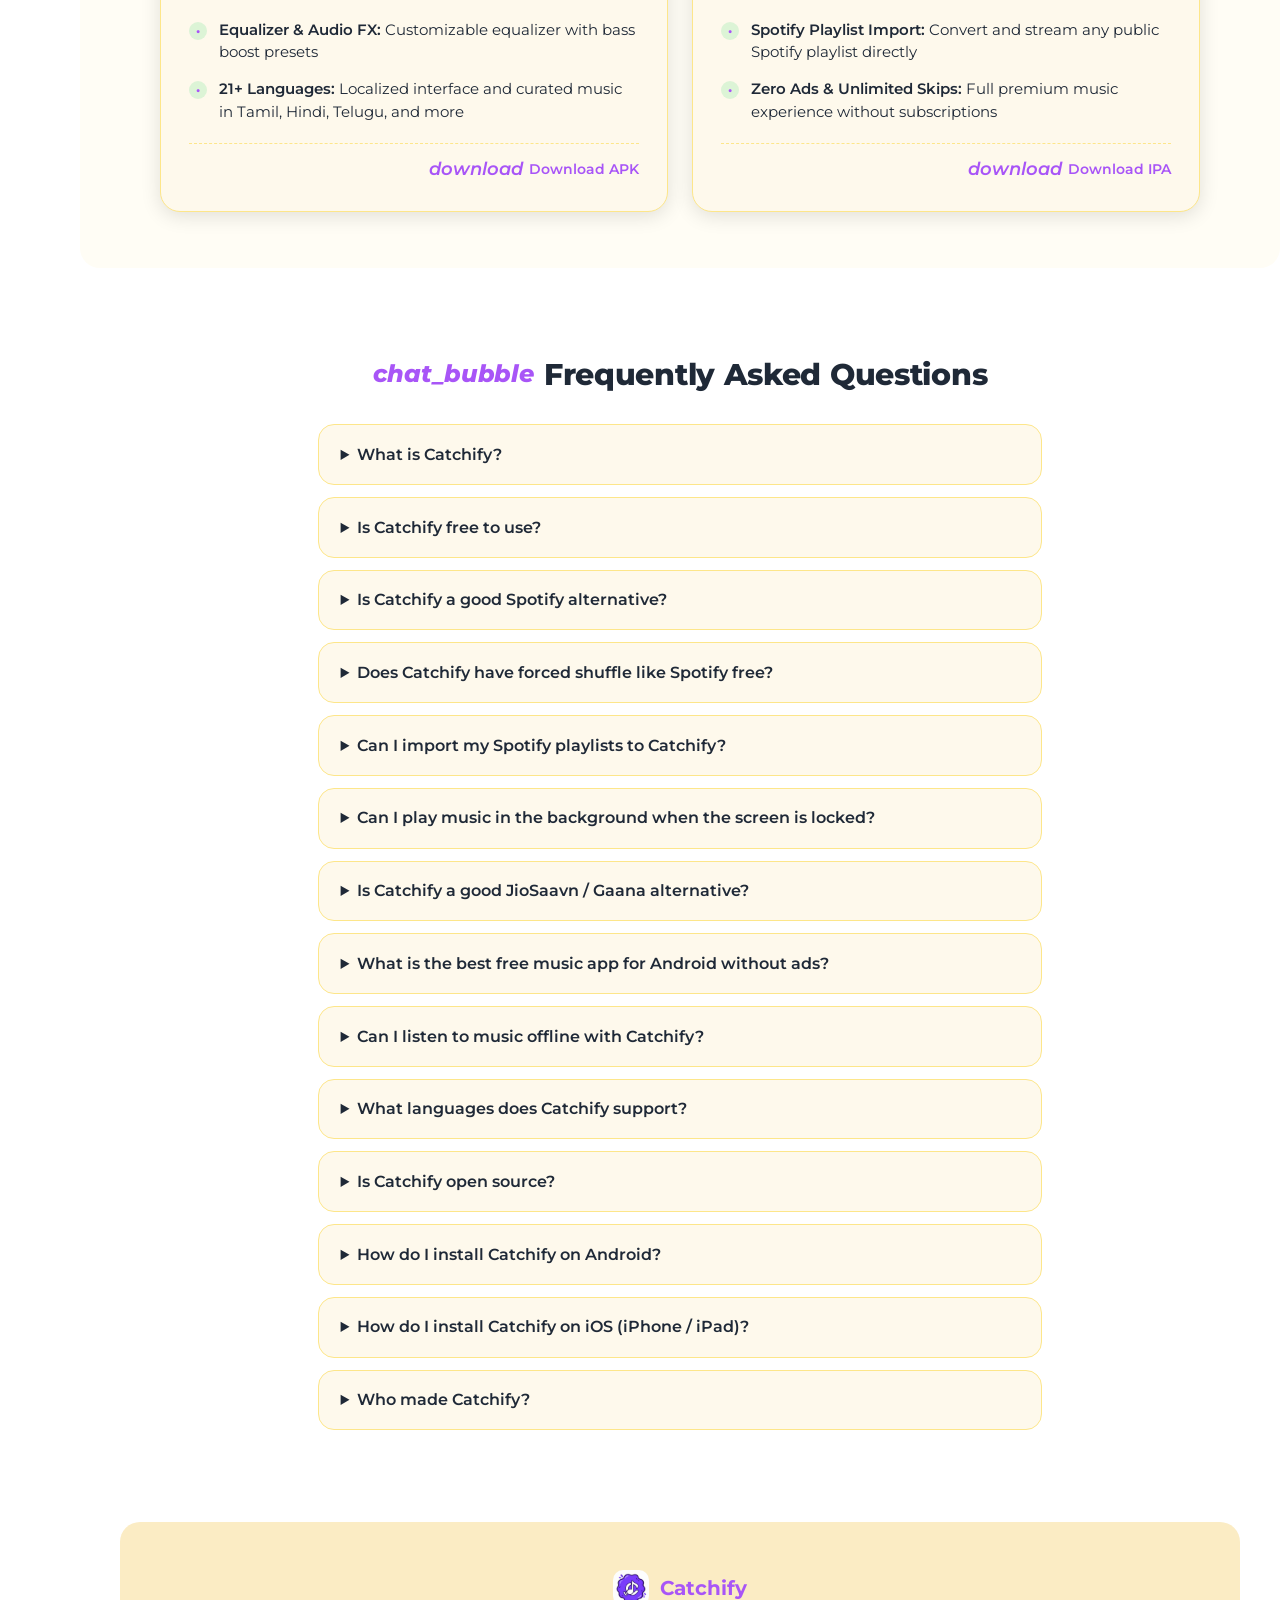
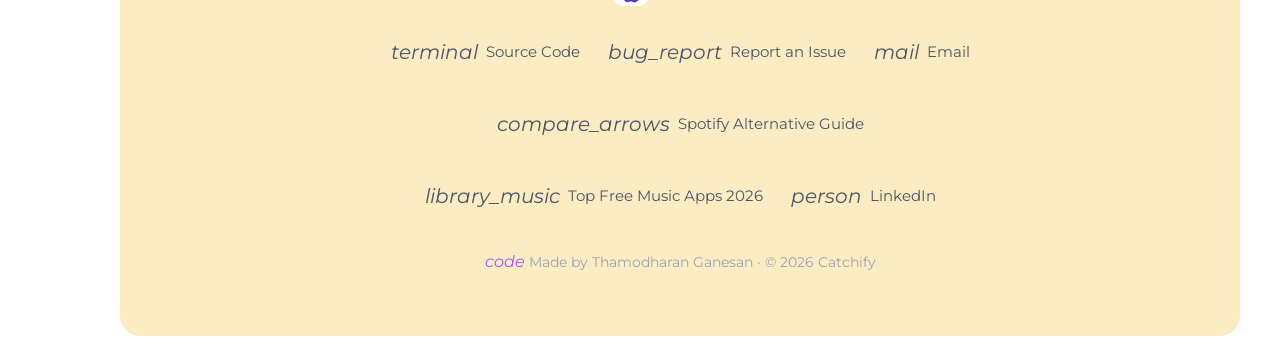
==== commit 8b1cc916: "Add Catchify support payment button Co-authored-by: Copilot <223556219+Copilot@users.noreply.github." ====
--- a/index.html
+++ b/index.html
@@ -533,6 +533,12 @@
                 <path d="M12 2A10 10 0 0 0 2 12c0 4.42 2.87 8.17 6.84 9.5.5.08.66-.23.66-.5v-1.69c-2.77.6-3.36-1.34-3.36-1.34-.46-1.16-1.11-1.47-1.11-1.47-.91-.62.07-.6.07-.6 1 .07 1.53 1.03 1.53 1.03.87 1.52 2.34 1.07 2.91.83.1-.65.35-1.09.63-1.34-2.22-.25-4.55-1.11-4.55-4.92 0-1.11.38-2 1.03-2.71-.1-.25-.45-1.29.1-2.64 0 0 .84-.27 2.75 1.02.79-.22 1.65-.33 2.5-.33.85 0 1.71.11 2.5.33 1.91-1.29 2.75-1.02 2.75-1.02.55 1.35.2 2.39.1 2.64.65.71 1.03 1.6 1.03 2.71 0 3.82-2.34 4.66-4.57 4.91.36.31.69.92.69 1.85V21c0 .27.16.59.67.5C19.14 20.16 22 16.42 22 12A10 10 0 0 0 12 2z"/>
               </svg>
               <span>GitHub</span>
+            </a>
+            <a href="https://rzp.io/rzp/2d61fRrV" target="_blank" rel="noopener noreferrer" class="platform-btn btn-support">
+              <svg class="btn-icon" viewBox="0 0 24 24" width="19" height="19" fill="currentColor" aria-hidden="true">
+                <path d="M12 21s-7.2-4.35-9.5-8.5C.16 8.98 2.1 5 5.75 5c2.05 0 3.35 1.18 4.25 2.42C10.9 6.18 12.2 5 14.25 5 17.9 5 19.84 8.98 17.5 12.5 15.2 16.65 12 21 12 21z"/>
+              </svg>
+              <span>Support Catchify</span>
             </a>
           </div>
           <div class="hero-meta-bar">
--- a/style.css
+++ b/style.css
@@ -22,6 +22,17 @@
   --theme-surface-container-high: #fdf3dc;
   --theme-surface-container-highest: #fbecc4;
   color-scheme: light;
+}
+
+:root[data-theme="dark"] .platform-btn.btn-support {
+  background: #431407;
+  color: #fdba74;
+  border-color: #9a3412;
+}
+
+:root[data-theme="dark"] .platform-btn.btn-support:hover {
+  background: #7c2d12;
+  border-color: #fb923c;
 }
 
 :root[data-theme="dark"] {
@@ -896,6 +907,21 @@
   box-shadow: 0 4px 14px rgba(0, 0, 0, 0.08);
 }
 
+/* Optional project support */
+.platform-btn.btn-support {
+  background: #fff7ed;
+  color: #c2410c;
+  border: 1.5px solid #fdba74;
+  box-shadow: 0 2px 8px rgba(234, 88, 12, 0.1);
+}
+
+.platform-btn.btn-support:hover {
+  transform: translateY(-2px);
+  background: #ffedd5;
+  border-color: #fb923c;
+  box-shadow: 0 4px 14px rgba(234, 88, 12, 0.18);
+}
+
 /* Tablet Layout (601px - 992px): Spacious Horizontal Button Layout */
 @media only screen and (min-width: 601px) and (max-width: 992px) {
   .hero-section {
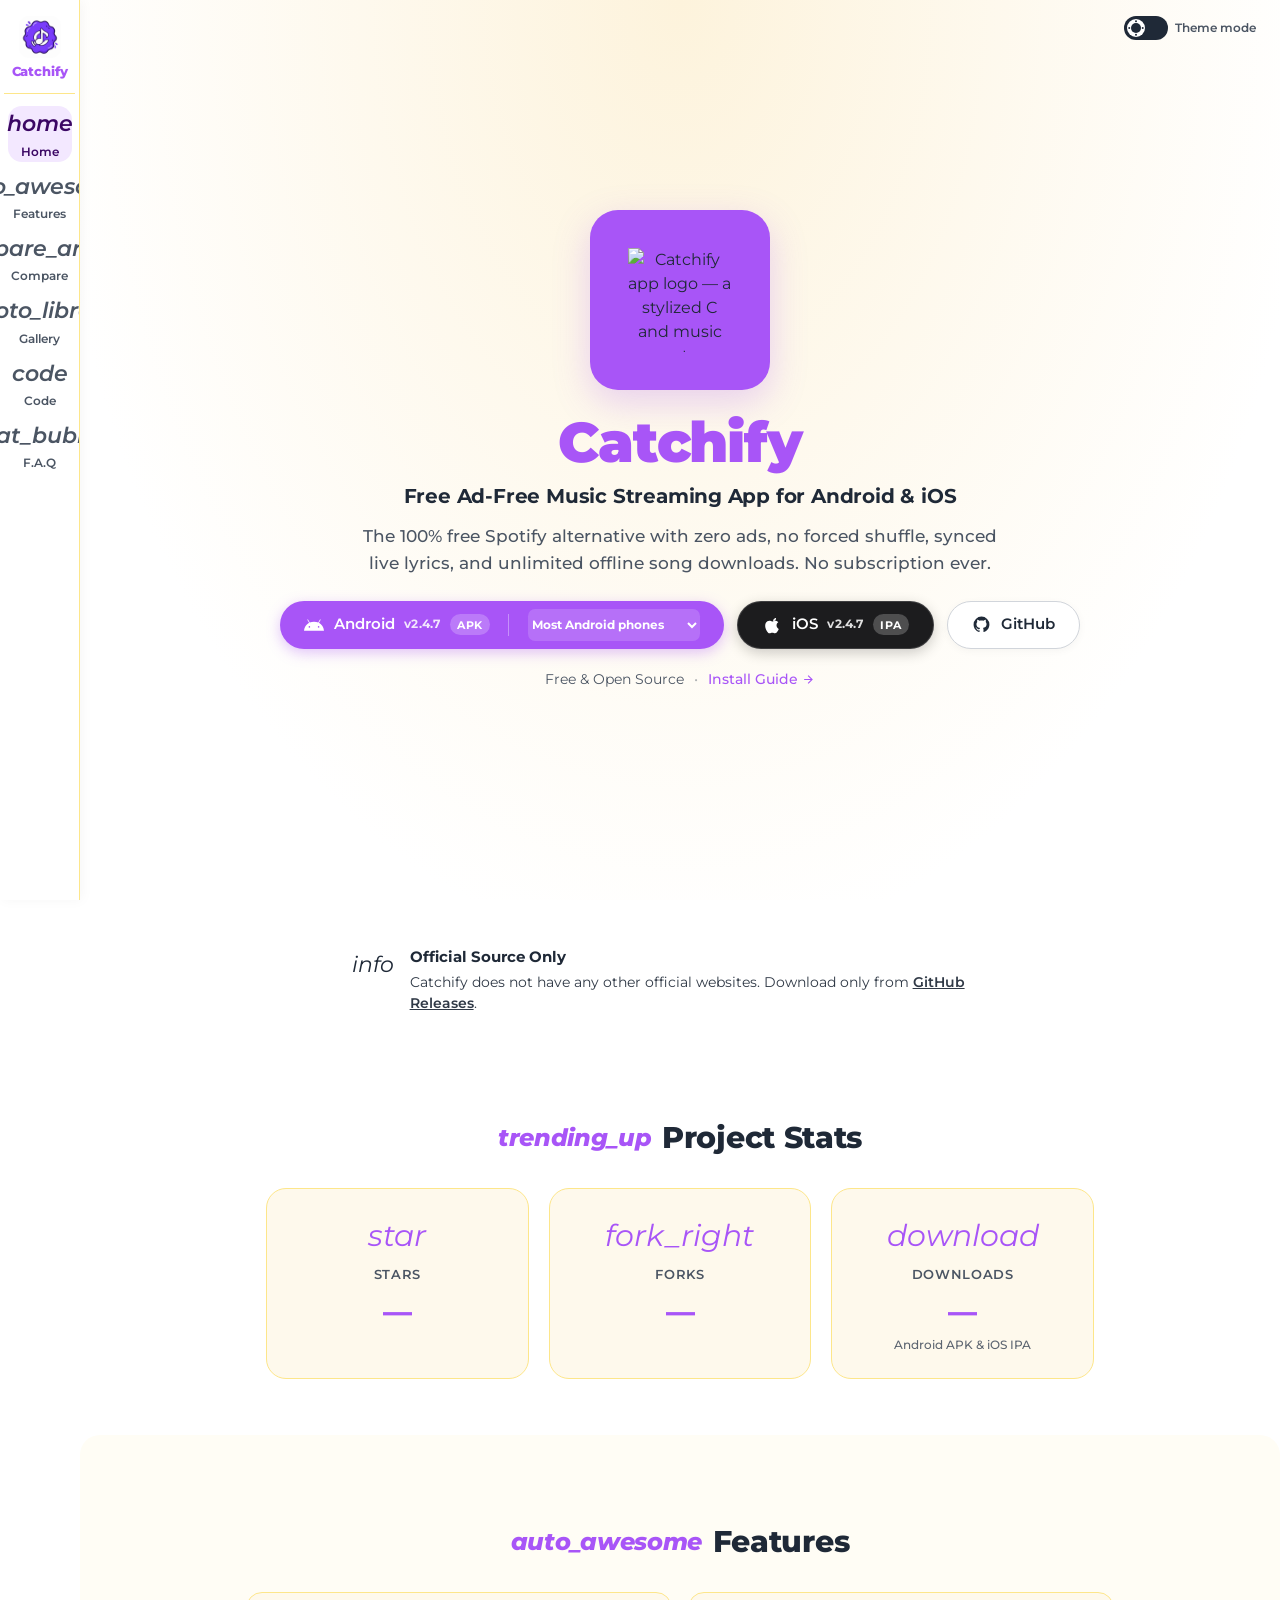
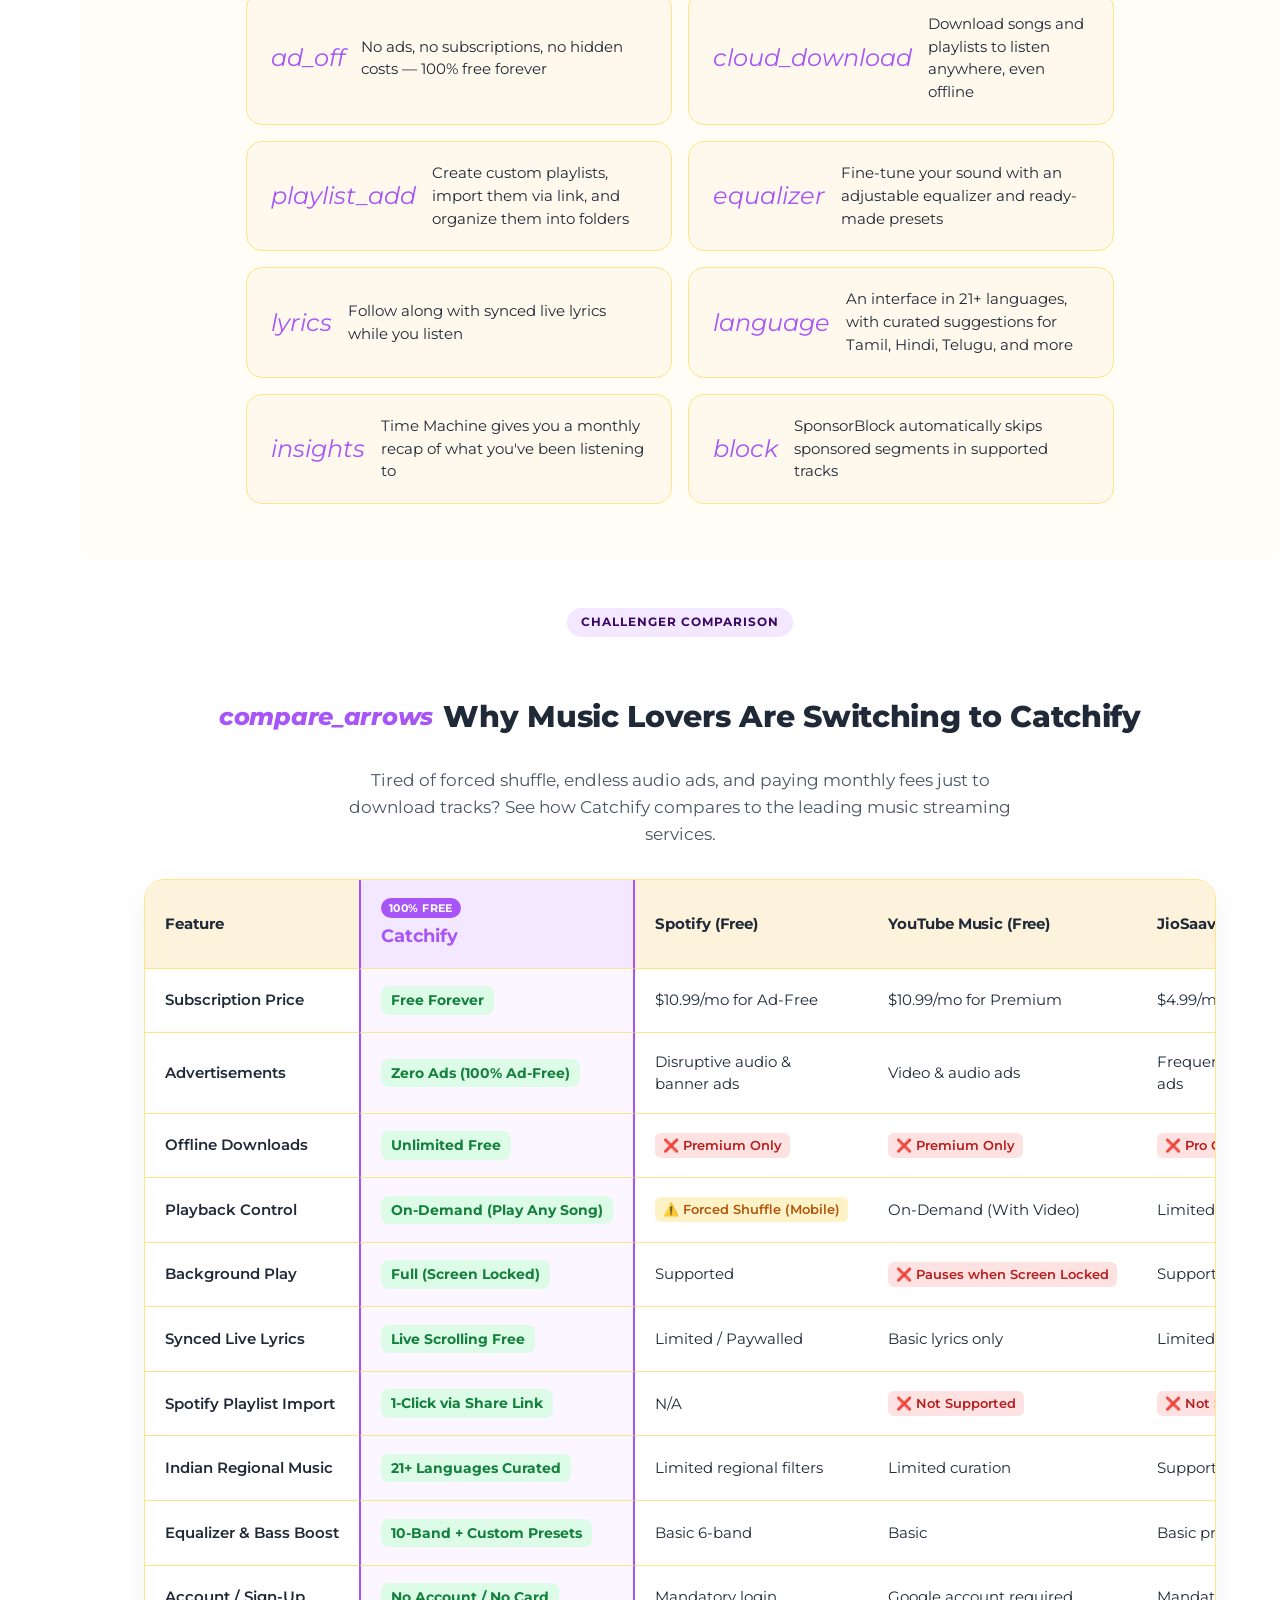
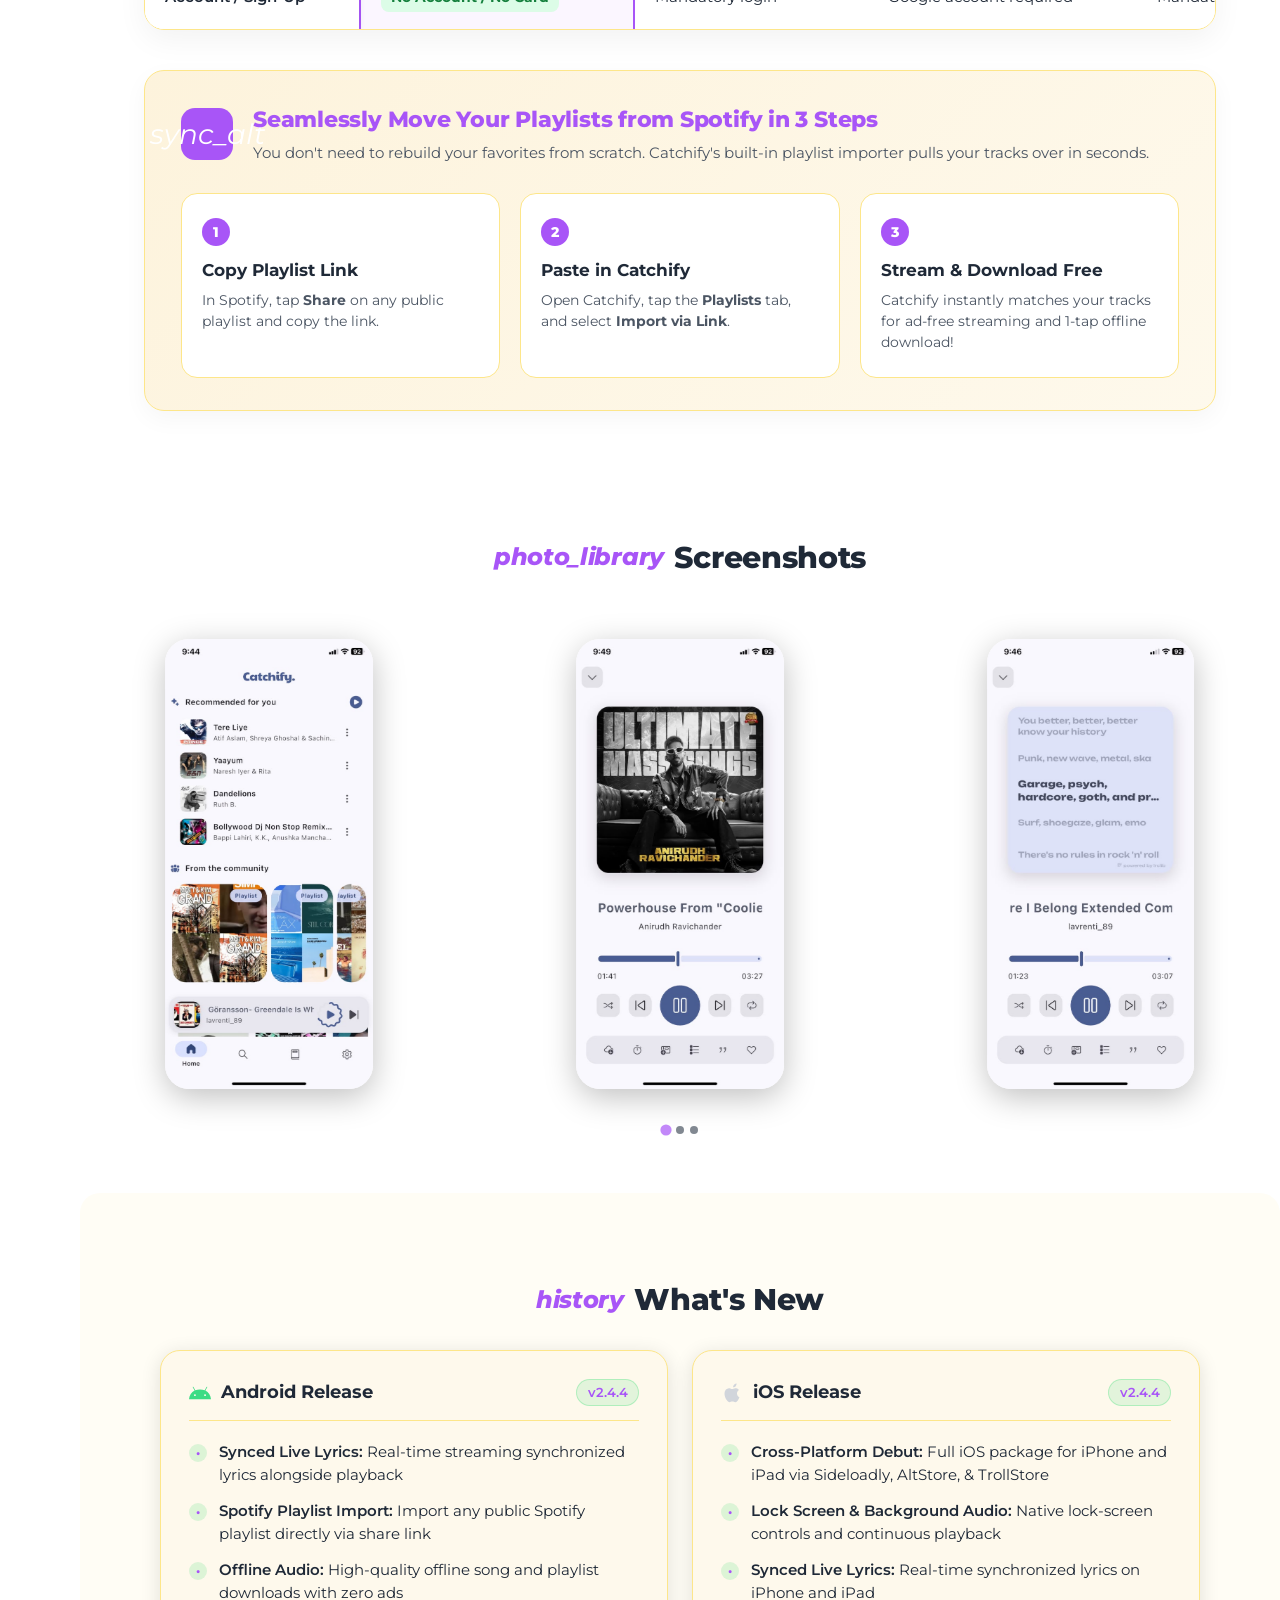
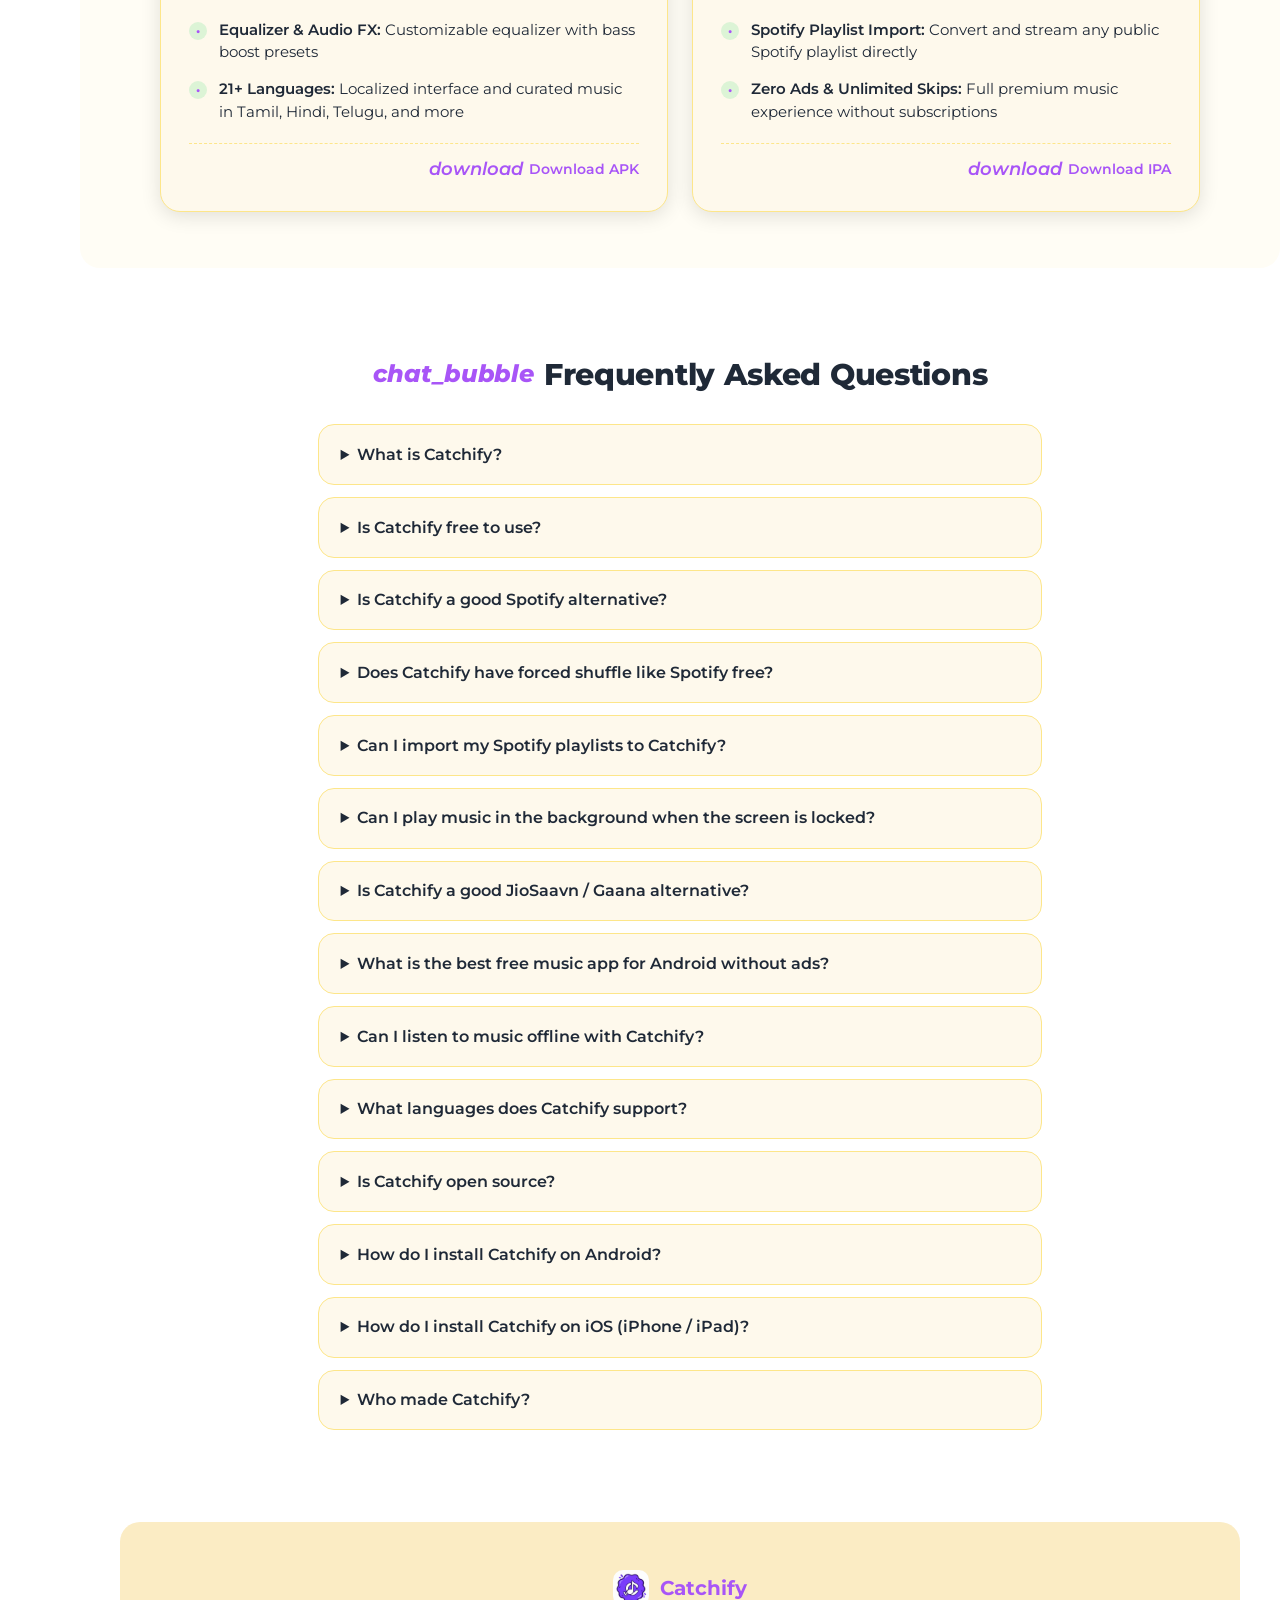
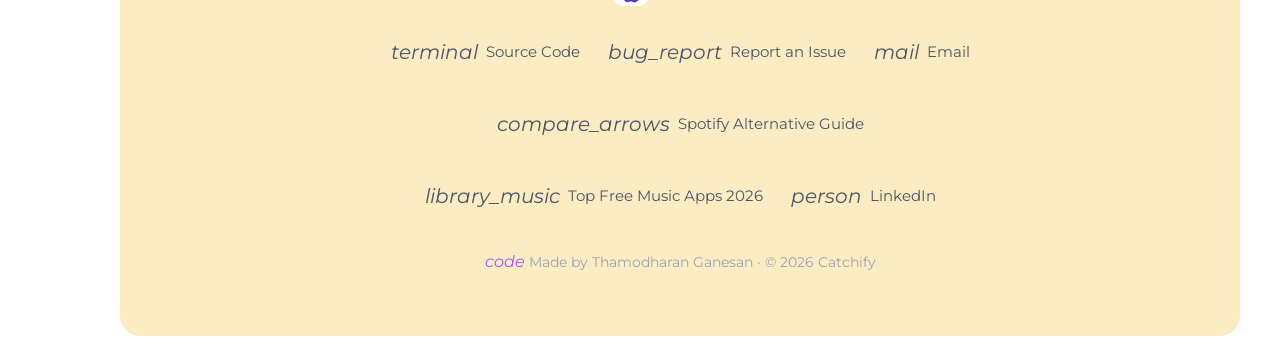
==== commit e933e0bd: "Remove temporary donation link Co-authored-by: Copilot <223556219+Copilot@users.noreply.github.com>" ====
--- a/index.html
+++ b/index.html
@@ -533,12 +533,6 @@
                 <path d="M12 2A10 10 0 0 0 2 12c0 4.42 2.87 8.17 6.84 9.5.5.08.66-.23.66-.5v-1.69c-2.77.6-3.36-1.34-3.36-1.34-.46-1.16-1.11-1.47-1.11-1.47-.91-.62.07-.6.07-.6 1 .07 1.53 1.03 1.53 1.03.87 1.52 2.34 1.07 2.91.83.1-.65.35-1.09.63-1.34-2.22-.25-4.55-1.11-4.55-4.92 0-1.11.38-2 1.03-2.71-.1-.25-.45-1.29.1-2.64 0 0 .84-.27 2.75 1.02.79-.22 1.65-.33 2.5-.33.85 0 1.71.11 2.5.33 1.91-1.29 2.75-1.02 2.75-1.02.55 1.35.2 2.39.1 2.64.65.71 1.03 1.6 1.03 2.71 0 3.82-2.34 4.66-4.57 4.91.36.31.69.92.69 1.85V21c0 .27.16.59.67.5C19.14 20.16 22 16.42 22 12A10 10 0 0 0 12 2z"/>
               </svg>
               <span>GitHub</span>
-            </a>
-            <a href="https://rzp.io/rzp/2d61fRrV" target="_blank" rel="noopener noreferrer" class="platform-btn btn-support">
-              <svg class="btn-icon" viewBox="0 0 24 24" width="19" height="19" fill="currentColor" aria-hidden="true">
-                <path d="M12 21s-7.2-4.35-9.5-8.5C.16 8.98 2.1 5 5.75 5c2.05 0 3.35 1.18 4.25 2.42C10.9 6.18 12.2 5 14.25 5 17.9 5 19.84 8.98 17.5 12.5 15.2 16.65 12 21 12 21z"/>
-              </svg>
-              <span>Support Catchify</span>
             </a>
           </div>
           <div class="hero-meta-bar">
--- a/style.css
+++ b/style.css
@@ -22,17 +22,6 @@
   --theme-surface-container-high: #fdf3dc;
   --theme-surface-container-highest: #fbecc4;
   color-scheme: light;
-}
-
-:root[data-theme="dark"] .platform-btn.btn-support {
-  background: #431407;
-  color: #fdba74;
-  border-color: #9a3412;
-}
-
-:root[data-theme="dark"] .platform-btn.btn-support:hover {
-  background: #7c2d12;
-  border-color: #fb923c;
 }
 
 :root[data-theme="dark"] {
@@ -907,21 +896,6 @@
   box-shadow: 0 4px 14px rgba(0, 0, 0, 0.08);
 }
 
-/* Optional project support */
-.platform-btn.btn-support {
-  background: #fff7ed;
-  color: #c2410c;
-  border: 1.5px solid #fdba74;
-  box-shadow: 0 2px 8px rgba(234, 88, 12, 0.1);
-}
-
-.platform-btn.btn-support:hover {
-  transform: translateY(-2px);
-  background: #ffedd5;
-  border-color: #fb923c;
-  box-shadow: 0 4px 14px rgba(234, 88, 12, 0.18);
-}
-
 /* Tablet Layout (601px - 992px): Spacious Horizontal Button Layout */
 @media only screen and (min-width: 601px) and (max-width: 992px) {
   .hero-section {
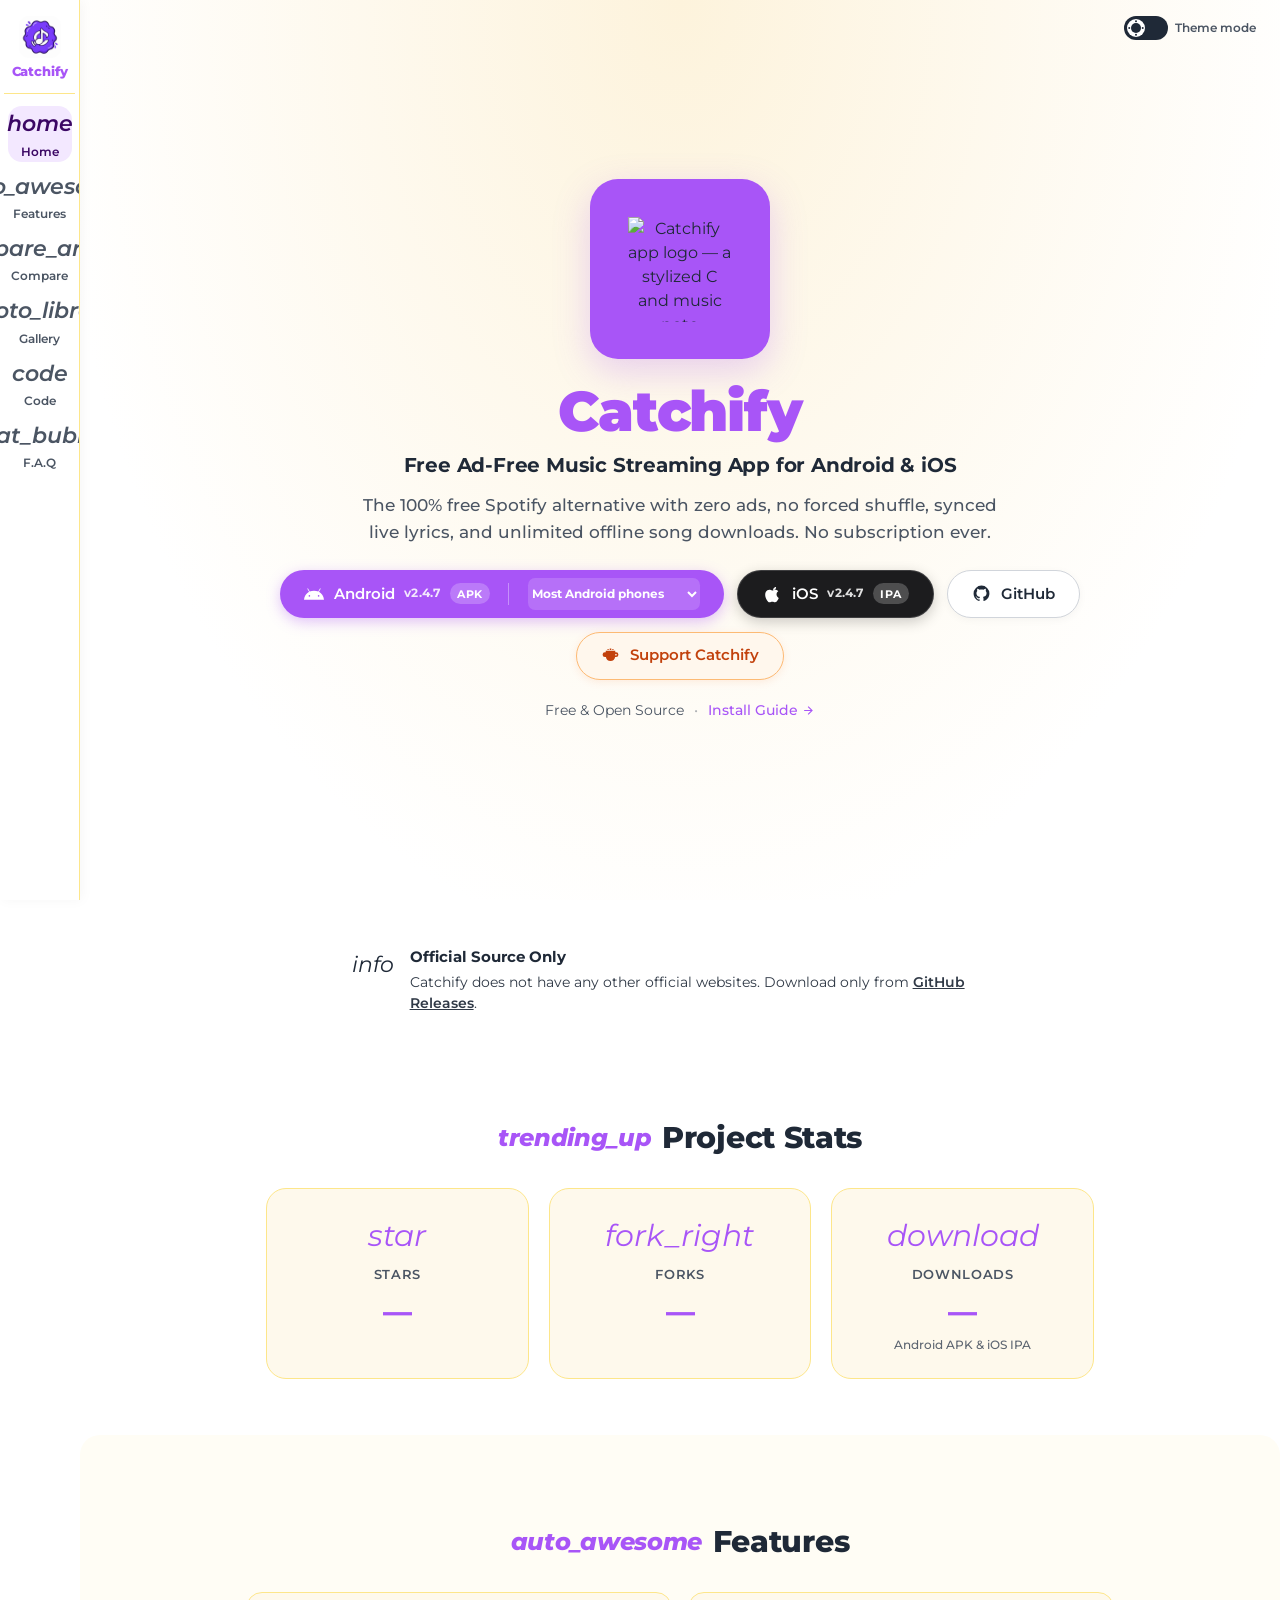
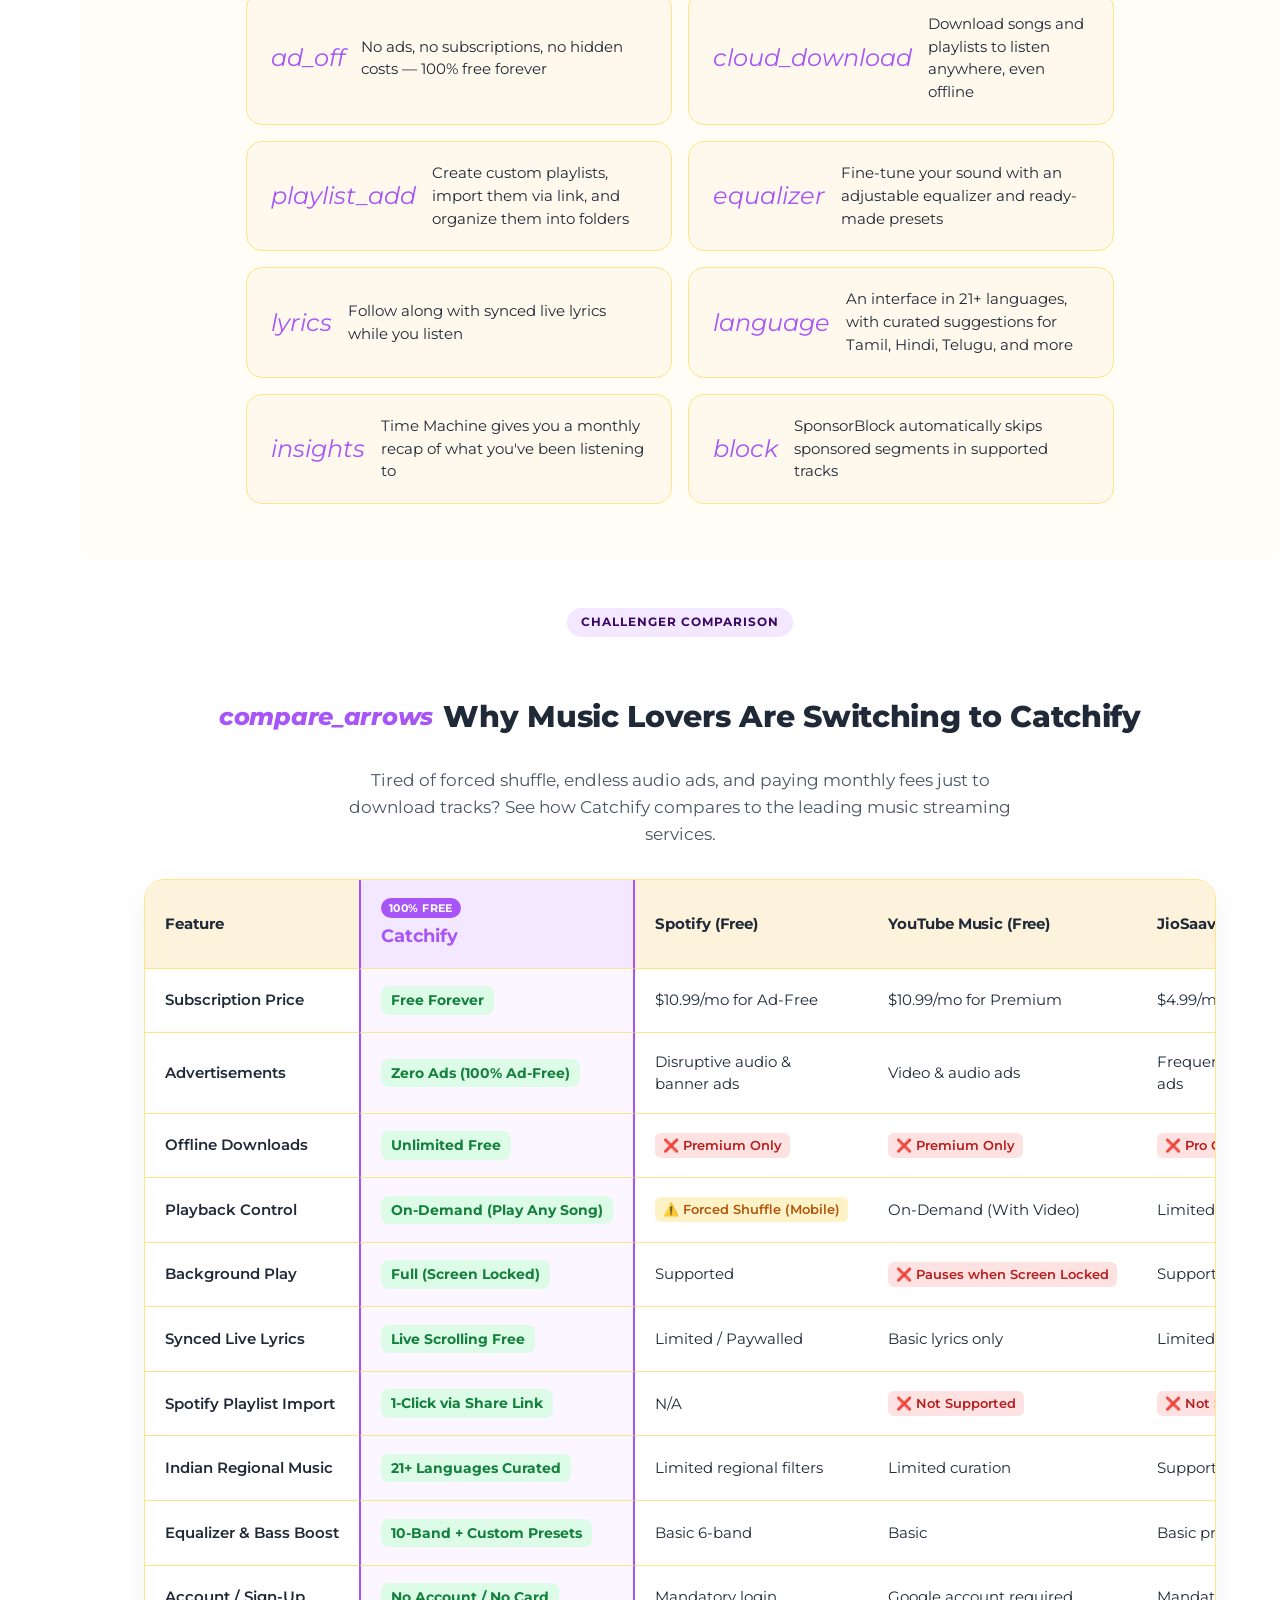
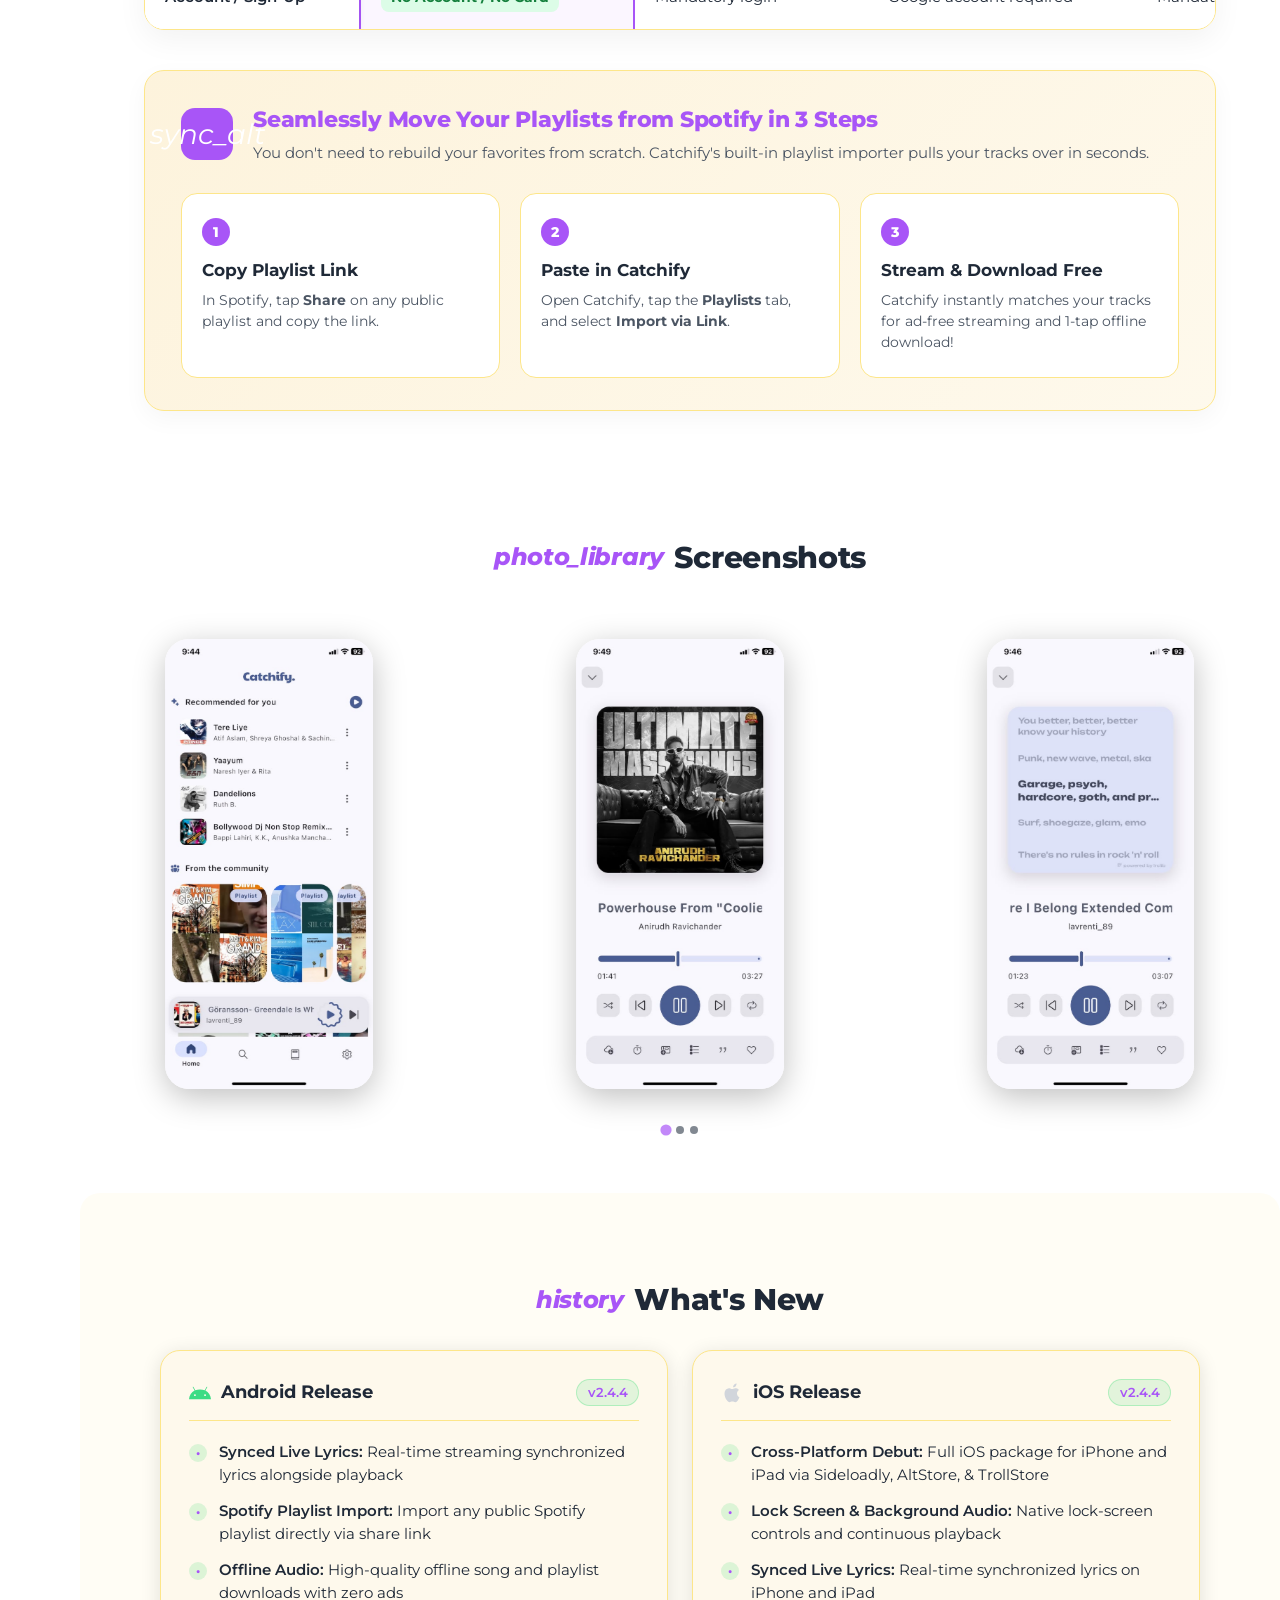
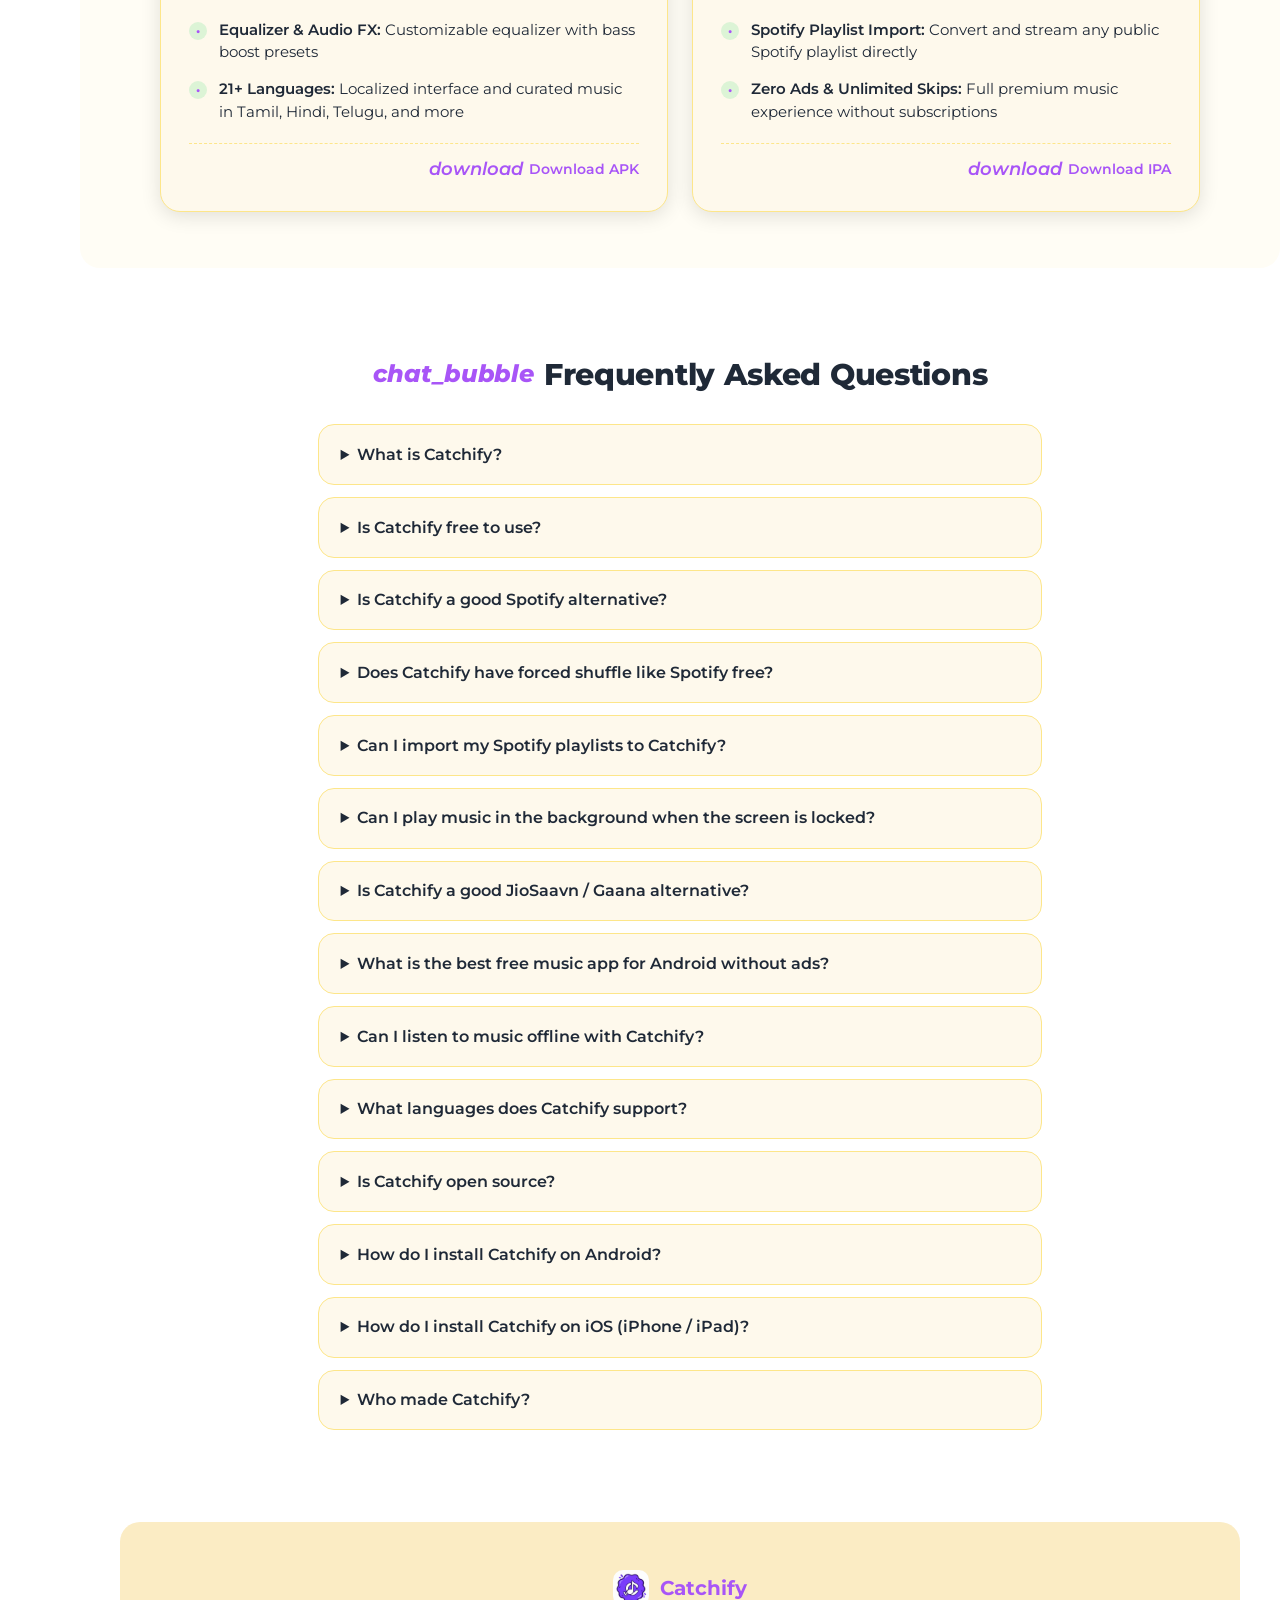
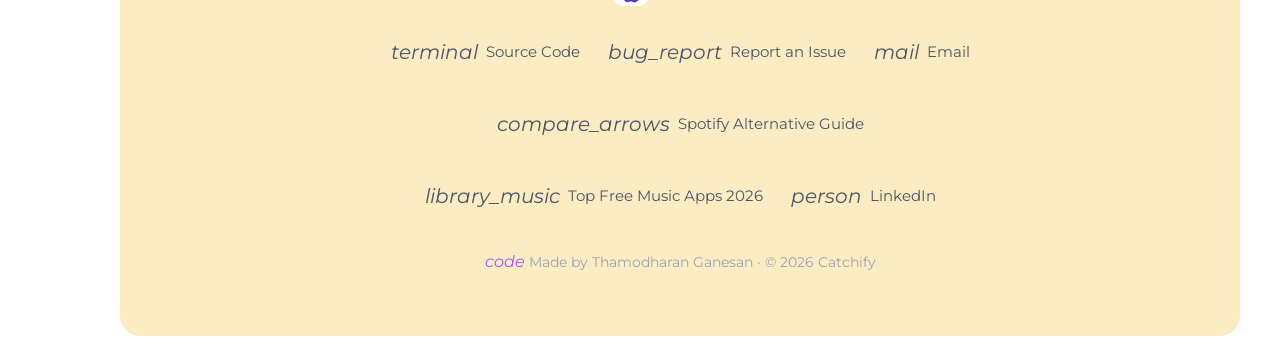
==== commit 7186850e: "Add Buy Me a Coffee support link Co-authored-by: Copilot <223556219+Copilot@users.noreply.github.com" ====
--- a/index.html
+++ b/index.html
@@ -533,6 +533,12 @@
                 <path d="M12 2A10 10 0 0 0 2 12c0 4.42 2.87 8.17 6.84 9.5.5.08.66-.23.66-.5v-1.69c-2.77.6-3.36-1.34-3.36-1.34-.46-1.16-1.11-1.47-1.11-1.47-.91-.62.07-.6.07-.6 1 .07 1.53 1.03 1.53 1.03.87 1.52 2.34 1.07 2.91.83.1-.65.35-1.09.63-1.34-2.22-.25-4.55-1.11-4.55-4.92 0-1.11.38-2 1.03-2.71-.1-.25-.45-1.29.1-2.64 0 0 .84-.27 2.75 1.02.79-.22 1.65-.33 2.5-.33.85 0 1.71.11 2.5.33 1.91-1.29 2.75-1.02 2.75-1.02.55 1.35.2 2.39.1 2.64.65.71 1.03 1.6 1.03 2.71 0 3.82-2.34 4.66-4.57 4.91.36.31.69.92.69 1.85V21c0 .27.16.59.67.5C19.14 20.16 22 16.42 22 12A10 10 0 0 0 12 2z"/>
               </svg>
               <span>GitHub</span>
+            </a>
+            <a href="https://buymeacoffee.com/catchify" target="_blank" rel="noopener noreferrer" class="platform-btn btn-support">
+              <svg class="btn-icon" viewBox="0 0 24 24" width="19" height="19" fill="currentColor" aria-hidden="true">
+                <path d="M18 8h1a3 3 0 0 1 0 6h-1.18A6 6 0 0 1 12 19a6 6 0 0 1-5.82-5H5a3 3 0 0 1 0-6h1V6h12v2zm1 2h-1v2h1a1 1 0 0 0 0-2zM8 4h2v1H8V4zm3-1h2v2h-2V3zm3 1h2v1h-2V4z"/>
+              </svg>
+              <span>Support Catchify</span>
             </a>
           </div>
           <div class="hero-meta-bar">
--- a/style.css
+++ b/style.css
@@ -22,6 +22,17 @@
   --theme-surface-container-high: #fdf3dc;
   --theme-surface-container-highest: #fbecc4;
   color-scheme: light;
+}
+
+:root[data-theme="dark"] .platform-btn.btn-support {
+  background: #431407;
+  color: #fdba74;
+  border-color: #9a3412;
+}
+
+:root[data-theme="dark"] .platform-btn.btn-support:hover {
+  background: #7c2d12;
+  border-color: #fb923c;
 }
 
 :root[data-theme="dark"] {
@@ -896,6 +907,21 @@
   box-shadow: 0 4px 14px rgba(0, 0, 0, 0.08);
 }
 
+/* Optional project support */
+.platform-btn.btn-support {
+  background: #fff7ed;
+  color: #c2410c;
+  border: 1.5px solid #fdba74;
+  box-shadow: 0 2px 8px rgba(234, 88, 12, 0.1);
+}
+
+.platform-btn.btn-support:hover {
+  transform: translateY(-2px);
+  background: #ffedd5;
+  border-color: #fb923c;
+  box-shadow: 0 4px 14px rgba(234, 88, 12, 0.18);
+}
+
 /* Tablet Layout (601px - 992px): Spacious Horizontal Button Layout */
 @media only screen and (min-width: 601px) and (max-width: 992px) {
   .hero-section {
